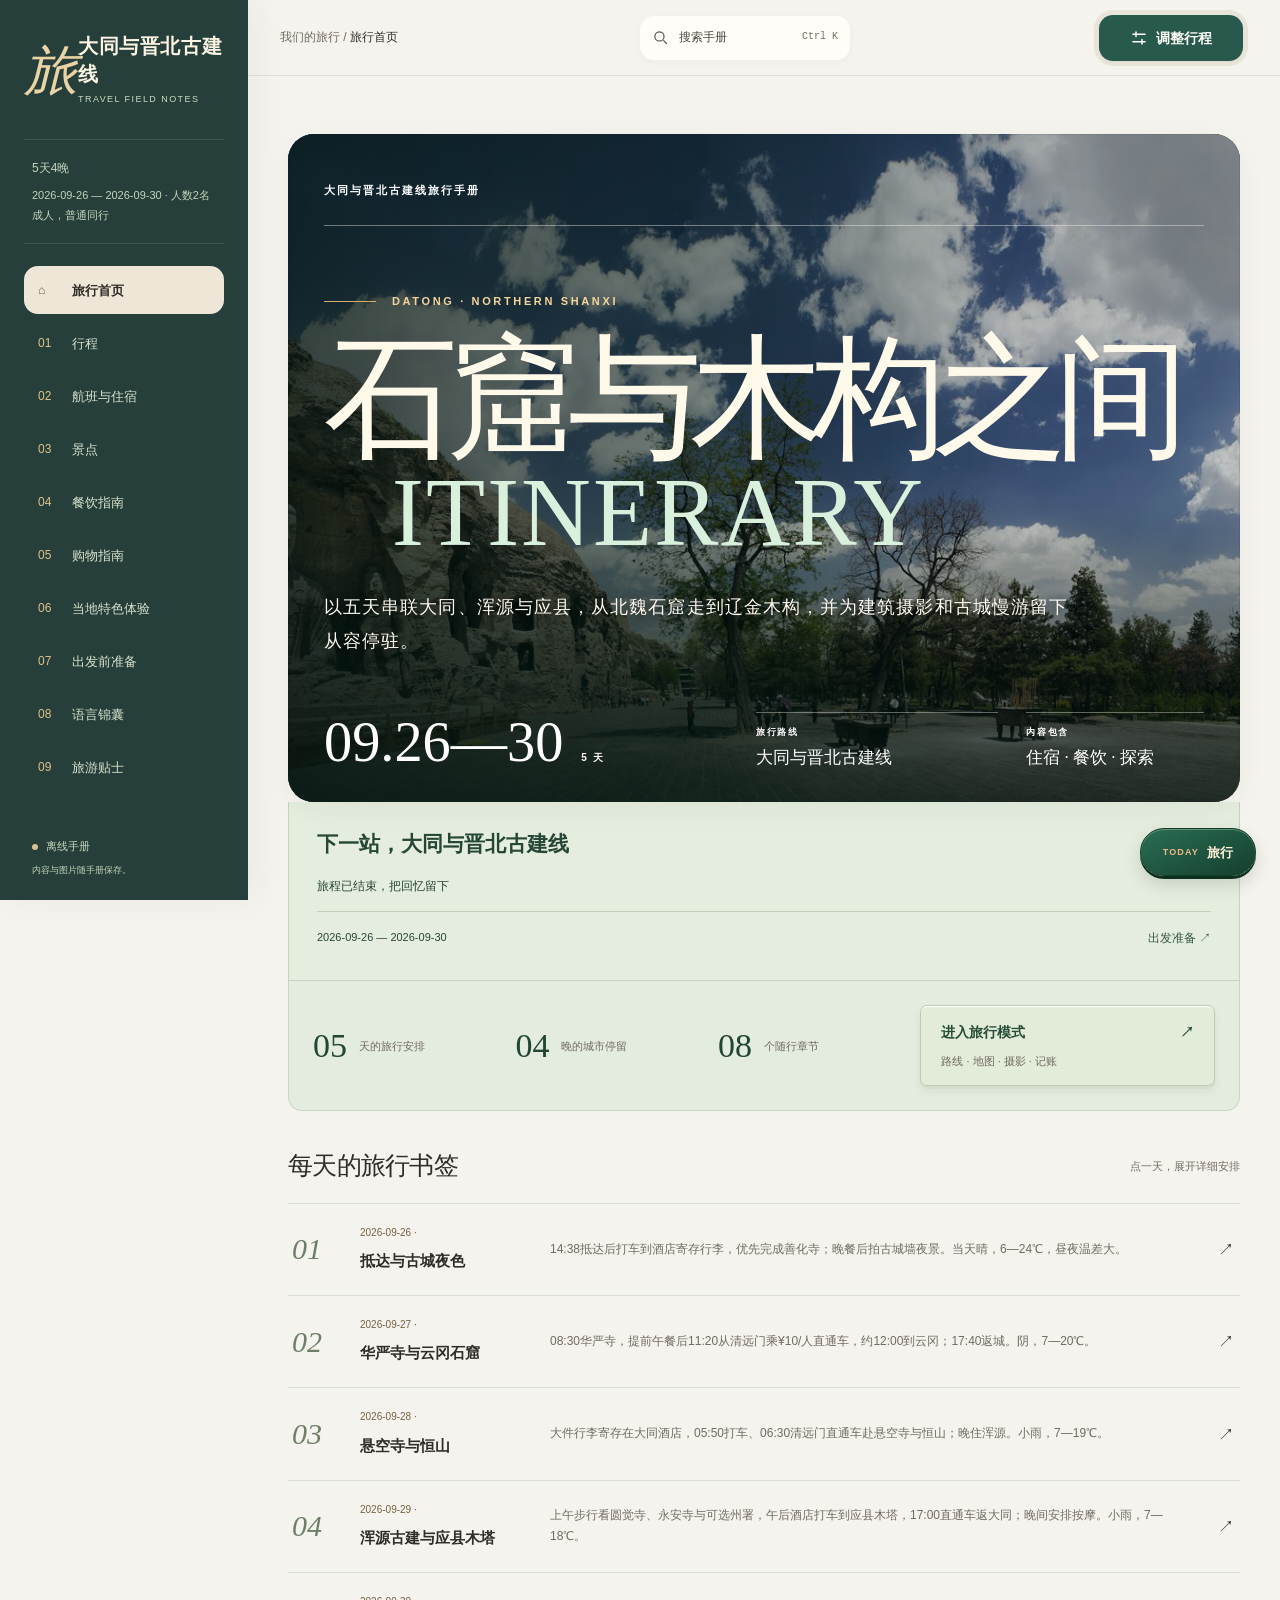
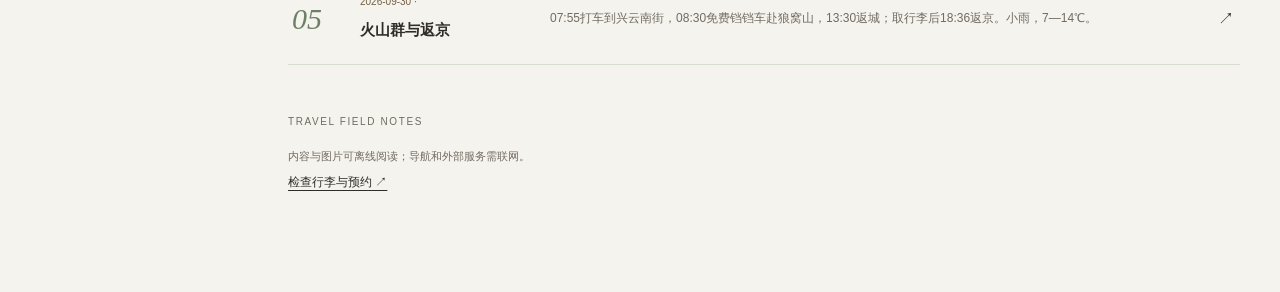
==== index.html @ ada96e57 "Publish latest handbook as site index" ====
<!DOCTYPE html>
<html lang="zh-CN"><head><script>/* Shared data-URI table: retain each repeated payload once in the portable file. */
(() => {
  const assets = {"data:application/x-travel-asset,6069b7caf6a9f96f7fdf4c920c9f7a230ef6e653dcaa813514882160903f1541":"[data-uri]","data:application/x-travel-asset,60564a12e52586cd6377d58b27947831705ea2e271026d394f83391475a8c8d2":"[data-uri]","data:application/x-travel-asset,67488a9a5cf42081512ae21284133614978b6c3e47abc1bc1f95dea9af9977cb":"[data-uri]","data:application/x-travel-asset,e3422fe3caefb40c5c95c979c780f388629d2fc3fab50fc49498b9ed413aa6a1":"[data-uri]","data:application/x-travel-asset,0fe7f8eefe9fa2b8a13cc361af92aa34200befde07a02ec4ef371184bd00f525":"[data-uri]","data:application/x-travel-asset,7f99fcbbd83e401acc50eecb93f22d5af70f7c1b415444f9b12b90f0f6a26b6e":"[data-uri]"};
  const pattern = /data:application\/x-travel-asset,[a-f0-9]{64}/g;
  const resolve = value => value.replace(pattern, token => assets[token] || token);
  function hydrate(node) {
    if (node.nodeType !== 1) return;
    for (const name of ['src', 'href', 'poster', 'srcset', 'style']) {
      const value = node.getAttribute(name);
      if (value && value.includes('data:application/x-travel-asset,')) {
        node.setAttribute(name, resolve(value));
      }
    }
    if (node.tagName === 'STYLE' && node.textContent.includes('data:application/x-travel-asset,')) {
      node.textContent = resolve(node.textContent);
    }
    node.querySelectorAll('[src],[href],[poster],[srcset],[style],style').forEach(child => {
      // Descendants are handled once; do not recursively rescan each subtree.
      for (const name of ['src', 'href', 'poster', 'srcset', 'style']) {
        const value = child.getAttribute(name);
        if (value && value.includes('data:application/x-travel-asset,')) child.setAttribute(name, resolve(value));
      }
      if (child.tagName === 'STYLE' && child.textContent.includes('data:application/x-travel-asset,')) child.textContent = resolve(child.textContent);
    });
  }
  new MutationObserver(records => records.forEach(record => {
    if (record.type === 'attributes') hydrate(record.target);
    else record.addedNodes.forEach(hydrate);
  })).observe(document.documentElement, {subtree:true,childList:true,attributes:true,attributeFilter:['src','href','poster','srcset','style']});
  document.addEventListener('DOMContentLoaded', () => hydrate(document.documentElement), {once:true});
  hydrate(document.documentElement);
})();
</script><meta charset="utf-8"><meta name="viewport" content="width=device-width,initial-scale=1,viewport-fit=cover"><title>大同与晋北古建线旅行手册 · 2026</title><meta name="description" content="以五天串联大同、浑源与应县，从北魏石窟走到辽金木构，并为建筑摄影和古城慢游留下从容停驻。"><style>﻿:root{--ui-paper:#f6f1e7;--ui-forest:#173f36;--ui-text:#21332e;--ui-muted:#5b6f67;--ui-terracotta:#ad5a40;--ui-card-radius:14px;--ui-panel-radius:20px;--ui-pill-radius:999px;--ui-shadow-action:0 8px 20px rgba(10,45,38,.18),inset 0 1px 0 rgba(255,255,255,.88)}
body{color:var(--ui-text);font-family:"Noto Sans SC","Microsoft YaHei","PingFang SC",Arial,sans-serif;font-size:16px;line-height:1.65;-webkit-font-smoothing:antialiased;text-rendering:optimizeLegibility}p,.section-heading>div>p:last-child{color:var(--ui-muted)}h1,h2,h3,.day summary b,.restaurant-top h3{font-synthesis:none;text-wrap:balance}.lede,.movement-copy,.spa-copy,.sight-copy,.tips-grid p,.restaurant-why p{max-width:72ch;line-height:1.7}.eyebrow,.route-title small,.food-chapter>summary small{letter-spacing:.14em}
.restaurant,.nearby-card,.movement-card,.spa-card,.sight-card,.tips-grid>div,.phrase-grid>div,.route-stop,.booking-card,.packing-checklist li{border-radius:var(--ui-card-radius)!important}.hotel-card,.journey-block,.day-route-map,.tips-page,.menu-dictionary,.food-chapter,.food-region,.vocab,.phrase-group,.spa-region,.shop-region,.mobile-section-fold{border-radius:var(--ui-panel-radius)!important}.map-link,.grab-link,.back-to-contents,.gallery-count,.route-glass-button,.mobile-nav-trigger{border-radius:var(--ui-pill-radius)!important}
.day>summary>i,.vocab>summary>i,.phrase-group>summary>i,.food-chapter>summary>i,.food-region>summary>i,.menu-dictionary>summary>i,.mobile-section-fold>summary>i,.spa-region>summary>i,.shop-region>summary>i,.tips-fold>summary>i{box-sizing:border-box!important;width:46px!important;min-width:46px!important;height:46px!important;flex:0 0 46px!important;background:linear-gradient(145deg,rgba(255,255,255,.96),rgba(218,232,224,.94))!important;border:1px solid rgba(255,255,255,.9)!important;border-radius:50%!important;box-shadow:var(--ui-shadow-action)!important;transition:transform .15s ease-out,box-shadow .15s ease-out!important}.day>summary>i:before,.day>summary>i:after,.vocab>summary>i:before,.vocab>summary>i:after,.phrase-group>summary>i:before,.phrase-group>summary>i:after,.food-chapter>summary>i:before,.food-chapter>summary>i:after,.food-region>summary>i:before,.food-region>summary>i:after,.menu-dictionary>summary>i:before,.menu-dictionary>summary>i:after,.mobile-section-fold>summary>i:before,.mobile-section-fold>summary>i:after,.spa-region>summary>i:before,.spa-region>summary>i:after,.shop-region>summary>i:before,.shop-region>summary>i:after,.tips-fold>summary>i:before,.tips-fold>summary i:after{background:var(--ui-forest)!important;width:17px!important;height:2px!important}summary:active>i{transform:scale(.96)!important}summary:focus-visible{outline:3px solid rgba(189,98,70,.42)!important;outline-offset:3px}.vocab>summary,.phrase-group>summary,.menu-dictionary>summary{min-height:76px;padding:14px 16px!important;background:transparent!important;border:0!important;box-shadow:none!important}.vocab>summary h3,.phrase-group>summary b,.menu-dictionary>summary b{color:var(--ui-forest)!important;opacity:1!important}.vocab>summary span,.phrase-group>summary em,.menu-dictionary>summary span{color:var(--ui-muted)!important;opacity:1!important}.spa-region>summary,.shop-region>summary,.mobile-section-fold>summary{min-height:88px;padding:18px 18px 18px 22px!important}.spa-region>summary i,.shop-region>summary i{font-size:0!important;color:transparent!important}
.spa-region[open]>summary,.shop-region[open]>summary,.mobile-section-fold[open]>summary,.tips-fold[open]>summary,.vocab[open]>summary,.phrase-group[open]>summary,.menu-dictionary[open]>summary{color:var(--ui-text)!important;background:rgba(239,244,238,.94)!important;-webkit-backdrop-filter:blur(18px) saturate(118%);backdrop-filter:blur(18px) saturate(118%);border-bottom:1px solid rgba(23,63,54,.14)!important;box-shadow:0 10px 25px rgba(8,40,34,.18),inset 0 1px rgba(255,255,255,.9)!important}.food-chapter[open]>summary{background:linear-gradient(135deg,#164b42,#0f352f)!important;color:#fff!important}.food-chapter[open]>summary em,.food-chapter[open]>summary small{color:rgba(255,255,255,.78)!important;opacity:1!important}.food-region[open]>summary{background:#f3f1e8!important;color:var(--ui-text)!important}
.hours-line,.hours-disclaimer,.restaurant-why,.sight-facts,.movement-copy,.spa-copy,.tip-card,.tips-grid>div{color:var(--ui-text)!important;background:rgba(255,253,248,.92)!important;border-color:rgba(23,63,54,.12)!important}.hours-line span,.hours-line b,.hours-disclaimer,.sight-facts span{color:var(--ui-muted)!important;opacity:1!important}.jungle-block,.sea-block{color:#f8fbf8!important}.jungle-block .day summary em,.sea-block .day summary em,.jungle-block .day summary small,.sea-block .day summary small{color:rgba(255,255,255,.82)!important;opacity:1!important}.jungle-block .day summary b,.sea-block .day summary b{color:#fff!important}.sea-block{background:linear-gradient(145deg,#126b78 0%,#258995 52%,#54a9ae 100%)!important}
.day-route-map,.day-route-map.sea{background:linear-gradient(145deg,#dbe4df,#c5d3cd)!important;border:1px solid rgba(255,255,255,.72)!important;box-shadow:0 14px 34px rgba(4,34,30,.16),inset 0 1px rgba(255,255,255,.9)!important}.day-route-map.sea{background:linear-gradient(145deg,#d5e5e3,#bbd1ce)!important}.route-title b{color:#123b35!important;opacity:1!important}.route-title small{color:#9d5945!important;opacity:1!important}.route-glass-button{color:#123b35!important;background:linear-gradient(145deg,#fff,#dce9e2)!important;border:1px solid rgba(255,255,255,.92)!important;box-shadow:var(--ui-shadow-action)!important}.route-stop{color:#173f38!important;background:rgba(255,253,248,.95)!important;box-shadow:0 8px 20px rgba(20,51,43,.10),inset 0 1px #fff!important}.route-stop strong{color:#123a34!important;font-size:16px!important}.route-stop time{color:#914e3a!important}.route-stop .route-dwell,.route-stop em{color:#4b625a!important}.route-leg span,.route-leg b,.route-leg small{color:#284a41!important;font-size:12px!important;line-height:1.35!important}
@media(max-width:560px){body{font-size:15px;line-height:1.65}.shell{width:calc(100% - 32px)}h2{font-size:clamp(36px,11vw,48px);line-height:1.08}.section-heading>div>p:last-child,.movement-copy,.spa-copy,.sight-copy,.restaurant-why p,.tips-grid p{font-size:15px;line-height:1.72}.day summary{grid-template-columns:48px minmax(0,1fr) 46px;gap:12px;padding:26px 0}.day summary b{font-size:23px;line-height:1.3}.day summary em{font-size:14px!important;line-height:1.72!important}.day summary small{font-size:11px!important}.vocab-grid,.phrase-grid{grid-template-columns:1fr!important}.vocab-items,.phrase-group>div{font-size:14px;line-height:1.65}.vocab>summary,.phrase-group>summary,.menu-dictionary>summary{min-height:72px;padding:12px 14px!important}.vocab>summary h3{font-size:20px!important}.vocab>summary span,.phrase-group>summary em{font-size:13px!important}.spa-region>summary,.shop-region>summary,.mobile-section-fold>summary{grid-template-columns:minmax(0,1fr) auto 46px!important;gap:10px!important;min-height:82px;padding:14px 14px 14px 18px!important}.spa-region>summary span,.shop-region>summary b,.mobile-section-fold>summary b{font-size:21px!important;line-height:1.3}.spa-region>summary small,.shop-region>summary span{font-size:13px!important;color:var(--ui-muted)!important}.day-route-map{border-radius:var(--ui-panel-radius)!important;margin-inline:0!important;padding:18px 14px!important}.route-mobile-summary{min-height:68px!important;padding:0 0 14px!important;gap:10px!important}.route-title b{font-size:19px!important;line-height:1.3!important}.route-title small{font-size:10px!important}.route-glass-button{min-width:102px!important;min-height:44px!important;padding:0 10px!important}.route-stop{min-height:0!important;padding:16px 14px!important;column-gap:10px!important}.route-stop strong{font-size:17px!important;line-height:1.35!important}.route-stop time,.route-stop .route-dwell,.route-stop em{font-size:13px!important;line-height:1.5!important}.route-leg{min-height:72px!important;padding:8px 0 8px 64px!important}.route-leg:before{left:26px!important;transform:translateX(-50%)!important}.route-leg span,.route-leg b,.route-leg small{font-size:13px!important}.restaurant,.nearby-card,.movement-card,.spa-card,.sight-card{border-radius:var(--ui-card-radius)!important}.restaurant-body,.nearby-card-body,.movement-card-body,.spa-card-body,.sight-copy{padding:20px!important}.hours-line,.hours-disclaimer{font-size:14px!important;line-height:1.55!important;padding:13px 14px!important}.back-to-contents{min-height:50px;font-size:16px!important}}
@media(prefers-reduced-motion:reduce){*{scroll-behavior:auto!important;transition-duration:.01ms!important;animation-duration:.01ms!important;animation-iteration-count:1!important}}
summary:focus-visible{outline:2px solid rgba(23,63,54,.48)!important;outline-offset:2px}
.day[open]>summary>i,.vocab[open]>summary>i,.phrase-group[open]>summary>i,.food-chapter[open]>summary>i,.food-region[open]>summary>i,.menu-dictionary[open]>summary>i,.mobile-section-fold[open]>summary>i,.spa-region[open]>summary>i,.shop-region[open]>summary>i,.tips-fold[open]>summary>i{transform:none!important}

/* Desktop editorial index: quieter surfaces, stronger reading order. */
@media(min-width:851px){
  .contents-section{position:relative;overflow:hidden;padding:118px 0 126px!important;background:radial-gradient(circle at 84% 4%,rgba(88,145,126,.18),transparent 32%),linear-gradient(145deg,#092d29 0%,#0b3530 58%,#092724 100%)!important}
  .contents-section:after{content:"08 CHAPTERS";position:absolute;inset-block-start:116px;inset-inline-end:max(3vw,calc((100vw - 1160px)/2));color:rgba(231,190,124,.46);font:italic 22px/1 Georgia,serif;letter-spacing:.12em}
  .contents-section .eyebrow{color:#deb26c!important;margin-bottom:18px}.contents-section h2{max-width:720px!important;margin-bottom:62px!important;font-size:clamp(54px,5.2vw,78px)!important;line-height:1.04!important;letter-spacing:-.045em!important}
  .contents-grid{display:grid!important;grid-template-columns:repeat(2,minmax(0,1fr))!important;gap:0 38px!important;border-top:1px solid rgba(255,255,255,.22)!important}
  .contents-grid a{position:relative;display:grid!important;grid-template-columns:88px minmax(0,1fr) 42px!important;grid-template-rows:auto auto!important;align-items:center!important;min-height:132px!important;padding:24px 18px 24px 0!important;border:0!important;border-bottom:1px solid rgba(255,255,255,.20)!important;border-radius:0!important;background:transparent!important;box-shadow:none!important;backdrop-filter:none!important;-webkit-backdrop-filter:none!important;transition:background-color .18s ease,color .18s ease!important}
  .contents-grid a:before{content:"\2197"!important;position:static!important;grid-column:3!important;grid-row:1/3!important;justify-self:end!important;display:grid!important;place-items:center!important;width:38px!important;height:38px!important;border:1px solid rgba(255,255,255,.3)!important;border-radius:50%!important;color:#f4e4c5!important;background:rgba(255,255,255,.06)!important;opacity:1!important;font:16px/1 Arial,sans-serif!important}
  .contents-grid a:hover{background:linear-gradient(90deg,rgba(255,255,255,.08),transparent)!important}.contents-grid a:hover:before{background:#f3e7d0!important;color:#153c34!important;border-color:#f3e7d0!important}
  .contents-grid span{grid-column:1!important;grid-row:1/3!important;align-self:center!important;color:#dcae65!important;text-shadow:none!important;font:italic 32px/1 Georgia,serif!important}.contents-grid b{grid-column:2!important;grid-row:1!important;color:#fbf6eb!important;font:500 25px/1.35 Georgia,"Songti SC",serif!important}.contents-grid em{grid-column:2!important;grid-row:2!important;color:#abc2ba!important;margin-top:5px!important;font-size:13px!important;line-height:1.45!important}
  .words-section .vocab-grid{grid-template-columns:repeat(2,minmax(0,1fr))!important;gap:14px!important}.words-section .vocab{background:linear-gradient(145deg,rgba(255,253,248,.92),rgba(230,235,225,.86))!important;border:1px solid rgba(255,255,255,.82)!important;border-radius:20px!important;box-shadow:0 10px 24px rgba(45,49,38,.09),inset 0 1px rgba(255,255,255,.9)!important;overflow:visible!important}
  .words-section .vocab>summary{display:grid!important;grid-template-columns:minmax(0,1fr) auto 46px!important;align-items:center!important;gap:14px!important;min-height:96px!important;padding:20px 18px 20px 24px!important;background:transparent!important;border:0!important;border-radius:inherit!important;box-shadow:none!important}.words-section .vocab>summary h3{margin:0!important;padding:0!important;border:0!important;color:#173f36!important;font:500 24px/1.3 Georgia,"Songti SC",serif!important}.words-section .vocab>summary span{color:#587068!important;font-size:13px!important}.words-section .vocab[open]>summary{position:sticky!important;top:10px!important;z-index:30!important;background:rgba(239,244,238,.95)!important;border-bottom:1px solid rgba(23,63,54,.14)!important;border-radius:20px 20px 0 0!important}.words-section .vocab .vocab-items{padding:8px 24px 22px!important}
  .tips-section .shell{display:grid!important;grid-template-columns:repeat(2,minmax(0,1fr))!important;gap:26px!important}.tips-section .section-heading,.tips-section .source-note,.tips-section .back-to-contents{grid-column:1/-1!important}.tips-section .tips-page{aspect-ratio:1/1!important;margin:0!important;padding:0!important;border-radius:20px!important;overflow:visible!important;background:linear-gradient(145deg,#f6efe2 0%,#e6eee8 100%)!important;border:1px solid rgba(255,255,255,.72)!important;box-shadow:0 16px 38px rgba(0,24,20,.18),inset 0 1px rgba(255,255,255,.86)!important}.tips-section .tips-page:nth-of-type(even){background:linear-gradient(145deg,#d8e8e0 0%,#bcd6cd 100%)!important}
  .tips-section .tips-page>summary{box-sizing:border-box!important;display:grid!important;grid-template-columns:minmax(0,1fr) 48px!important;align-content:end!important;align-items:end!important;gap:20px!important;width:100%!important;height:100%!important;padding:44px!important;background:transparent!important;border:0!important;border-radius:inherit!important}.tips-section .tips-page>summary span{align-self:end!important}.tips-section .tips-page>summary small{color:#9c5943!important;font-size:11px!important;letter-spacing:.16em!important}.tips-section .tips-page>summary b{max-width:13ch!important;margin:13px 0 8px!important;color:#173d36!important;font:500 38px/1.18 Georgia,"Songti SC",serif!important}.tips-section .tips-page>summary em{color:#526860!important;font-size:14px!important;line-height:1.6!important}.tips-section .tips-page>summary i{align-self:end!important;justify-self:end!important}
  .tips-section .tips-page[open]{grid-column:1/-1!important;aspect-ratio:auto!important;background:#f6efe2!important}.tips-section .tips-page[open]>summary{position:sticky!important;top:10px!important;z-index:30!important;height:auto!important;min-height:112px!important;padding:25px 30px!important;align-content:center!important;background:rgba(239,244,238,.96)!important;border-radius:20px 20px 0 0!important}.tips-section .tips-page[open]>summary b{max-width:none!important;margin:5px 0 2px!important;font-size:28px!important}.tips-section .tips-page[open] .tips-fold-content{padding:24px 30px 32px!important}.tips-section .tips-page[open] .tips-grid{grid-template-columns:repeat(2,minmax(0,1fr))!important;gap:16px!important}
}
+

/* UNIFIED EDITORIAL NAV + MOBILE LEGIBILITY · 2026-08-14 */
.contents-section{
  position:relative!important;
  overflow:hidden!important;
  background:
    radial-gradient(circle at 82% 14%,rgba(72,135,116,.22),transparent 34%),
    linear-gradient(145deg,#062b27 0%,#0a3932 52%,#062823 100%)!important;
}
.contents-section .section-heading{max-width:860px!important;margin-bottom:54px!important}
.contents-section .section-heading h2{max-width:780px!important;text-wrap:balance!important}
.contents-grid{
  display:grid!important;
  grid-template-columns:repeat(4,minmax(0,1fr))!important;
  gap:12px!important;
  border:0!important;
  background:transparent!important;
}
.contents-grid>a{
  position:relative!important;
  box-sizing:border-box!important;
  min-width:0!important;
  min-height:164px!important;
  display:grid!important;
  grid-template-columns:1fr 38px!important;
  grid-template-rows:auto 1fr auto!important;
  gap:8px 12px!important;
  padding:24px 24px 22px!important;
  overflow:hidden!important;
  border:1px solid rgba(224,238,231,.20)!important;
  border-radius:22px!important;
  background:
    linear-gradient(145deg,rgba(255,255,255,.105),rgba(255,255,255,.035))!important;
  box-shadow:
    inset 0 1px 0 rgba(255,255,255,.16),
    0 18px 45px rgba(0,18,15,.16)!important;
  backdrop-filter:blur(14px) saturate(112%)!important;
  -webkit-backdrop-filter:blur(14px) saturate(112%)!important;
  transition-property:transform,background-color,border-color,box-shadow!important;
  transition-duration:.28s!important;
  color:#f6f0e3!important;
}
.contents-grid>a:after{
  content:""!important;
  position:absolute!important;
  inset:0!important;
  pointer-events:none!important;
  background:linear-gradient(115deg,rgba(255,255,255,.08),transparent 38%)!important;
}
.contents-grid>a:before{
  content:"↗"!important;
  position:static!important;
  grid-column:2!important;
  grid-row:1!important;
  width:36px!important;
  height:36px!important;
  display:grid!important;
  place-items:center!important;
  justify-self:end!important;
  border:1px solid rgba(240,235,216,.34)!important;
  border-radius:50%!important;
  background:rgba(255,255,255,.055)!important;
  color:#f5ead0!important;
  font:500 14px/1 Arial,sans-serif!important;
  opacity:1!important;
}
.contents-grid>a:hover{
  transform:translateY(-4px)!important;
  border-color:rgba(229,195,126,.42)!important;
  background:linear-gradient(145deg,rgba(255,255,255,.14),rgba(255,255,255,.05))!important;
  box-shadow:inset 0 1px 0 rgba(255,255,255,.2),0 22px 50px rgba(0,18,15,.24)!important;
}
.contents-grid>a>span{
  grid-column:1!important;
  grid-row:1!important;
  align-self:center!important;
  color:#e6bb70!important;
  font:italic 500 25px/1 Georgia,serif!important;
  font-variant-numeric:tabular-nums!important;
}
.contents-grid>a>b{
  grid-column:1/-1!important;
  grid-row:2!important;
  align-self:end!important;
  margin:18px 0 0!important;
  color:#fbf6e9!important;
  font:500 24px/1.22 Georgia,"Songti SC","Noto Serif SC",serif!important;
  letter-spacing:-.01em!important;
  text-wrap:balance!important;
}
.contents-grid>a>em{
  grid-column:1/-1!important;
  grid-row:3!important;
  display:block!important;
  max-width:22em!important;
  margin:0!important;
  color:rgba(224,236,229,.76)!important;
  font:400 12px/1.55 Arial,"PingFang SC",sans-serif!important;
  font-style:normal!important;
  overflow-wrap:break-word!important;
}

/* Route summary: readable first, glass second */
.day-route-map>.route-mobile-summary,.day .route-mobile-summary{
  box-sizing:border-box!important;
  background:linear-gradient(135deg,rgba(230,238,234,.96),rgba(198,216,207,.94))!important;
  border:1px solid rgba(255,255,255,.72)!important;
  box-shadow:inset 0 1px 0 rgba(255,255,255,.82),0 14px 32px rgba(3,34,29,.15)!important;
}
.route-title,.route-title small,.route-title b{opacity:1!important}
.route-title small{color:#9a5c48!important;font-weight:750!important}
.route-title b{color:#143c35!important;text-shadow:none!important}
.route-glass-button{
  color:#143c35!important;
  background:linear-gradient(145deg,#fbfcf8,#dfebe5)!important;
  border:1px solid rgba(255,255,255,.9)!important;
  box-shadow:inset 0 1px 0 #fff,0 9px 20px rgba(5,47,40,.14)!important;
}

/* Vocabulary cards become one continuous surface, not a box inside a box */
.words-section .vocab{
  overflow:hidden!important;
  border:1px solid rgba(255,255,255,.78)!important;
  border-radius:24px!important;
  background:linear-gradient(135deg,rgba(255,255,255,.74),rgba(229,239,233,.56))!important;
  box-shadow:inset 0 1px 0 rgba(255,255,255,.86),0 16px 38px rgba(59,45,25,.09)!important;
}
.words-section .vocab>summary{
  box-sizing:border-box!important;
  width:100%!important;
  min-height:124px!important;
  margin:0!important;
  padding:24px 26px!important;
  border:0!important;
  background:transparent!important;
  box-shadow:none!important;
}
.words-section .vocab>summary h3{color:#173d36!important}
.words-section .vocab>summary span{color:#5e716a!important}
.words-section .vocab>summary i{
  flex:0 0 48px!important;
  width:48px!important;
  height:48px!important;
  display:grid!important;
  place-items:center!important;
  border:1px solid rgba(255,255,255,.92)!important;
  border-radius:50%!important;
  background:linear-gradient(145deg,rgba(255,255,255,.88),rgba(218,234,226,.78))!important;
  color:#17483f!important;
  box-shadow:0 8px 22px rgba(24,63,54,.13)!important;
}

@media(max-width:850px){
  .contents-section{padding-block:68px 82px!important}
  .contents-section .section-heading{margin-bottom:38px!important}
  .contents-section .section-heading h2{font-size:clamp(42px,12vw,58px)!important;line-height:1.08!important;letter-spacing:-.035em!important}
  .contents-grid{grid-template-columns:repeat(2,minmax(0,1fr))!important;gap:10px!important}
  .contents-grid>a{
    min-height:142px!important;
    grid-template-columns:1fr 32px!important;
    padding:18px 17px 17px!important;
    border-radius:18px!important;
  }
  .contents-grid>a:before{width:30px!important;height:30px!important;font-size:12px!important}
  .contents-grid>a>span{font-size:21px!important}
  .contents-grid>a>b{margin-top:14px!important;font-size:19px!important;line-height:1.25!important}
  .contents-grid>a>em{font-size:10.5px!important;line-height:1.42!important;color:rgba(231,240,235,.72)!important}

  .day-route-map>.route-mobile-summary,.day .route-mobile-summary{
    min-height:0!important;
    display:grid!important;
    grid-template-columns:minmax(0,1fr)!important;
    grid-template-rows:auto auto!important;
    gap:14px!important;
    padding:18px!important;
  }
  .route-title{width:100%!important;min-width:0!important;display:grid!important;gap:7px!important;padding:0!important}
  .route-title small{font-size:10px!important;line-height:1.25!important;white-space:normal!important}
  .route-title b{
    width:100%!important;
    max-width:none!important;
    font-size:20px!important;
    line-height:1.3!important;
    white-space:normal!important;
    overflow:visible!important;
    text-overflow:clip!important;
    overflow-wrap:break-word!important;
    word-break:normal!important;
  }
  .route-glass-button{
    grid-column:1!important;
    grid-row:2!important;
    justify-self:start!important;
    min-width:112px!important;
    min-height:44px!important;
    margin:0!important;
  }
  .route-map-content{color:#254b44!important}

  .words-section .vocab{border-radius:18px!important}
  .words-section .vocab>summary{min-height:98px!important;padding:17px 18px!important}
  .words-section .vocab>summary h3{font-size:20px!important;line-height:1.25!important}
  .words-section .vocab>summary i{flex-basis:44px!important;width:44px!important;height:44px!important}
}



/* FINAL CASCADE FIX · 2026-08-14
 * This block intentionally stays last. Desktop and mobile share one editorial system.
 */
@media (min-width:851px){
  .tips-section .shell{display:grid!important;grid-template-columns:1fr!important;gap:16px!important}
  .tips-section .section-heading,.tips-section .source-note,.tips-section .back-to-contents{grid-column:1!important}
  .tips-section .tips-page,.tips-section .tips-page:nth-of-type(even){aspect-ratio:auto!important;min-height:0!important;margin:0!important;padding:0!important;border-radius:18px!important;overflow:visible!important;background:linear-gradient(105deg,rgba(248,242,229,.98),rgba(226,237,231,.96))!important}
  .tips-section .tips-page:nth-of-type(even){background:linear-gradient(105deg,rgba(221,235,227,.98),rgba(196,219,209,.96))!important}
  .tips-section .tips-page>summary{box-sizing:border-box!important;width:100%!important;height:auto!important;min-height:122px!important;display:grid!important;grid-template-columns:150px minmax(0,1fr) 52px!important;grid-template-rows:auto auto!important;align-items:center!important;align-content:center!important;gap:5px 28px!important;padding:24px 34px!important;background:transparent!important}
  .tips-section .tips-page>summary span{display:contents!important}
  .tips-section .tips-page>summary small{grid-column:1!important;grid-row:1/3!important;align-self:center!important;color:#9b5b45!important;font:700 10px/1.45 Arial,sans-serif!important;letter-spacing:.15em!important}
  .tips-section .tips-page>summary b{grid-column:2!important;grid-row:1!important;max-width:none!important;margin:0!important;color:#173d36!important;font:500 28px/1.25 Georgia,"Songti SC",serif!important}
  .tips-section .tips-page>summary em{grid-column:2!important;grid-row:2!important;margin:0!important;color:#5c6e67!important;font-size:13px!important;line-height:1.5!important}
  .tips-section .tips-page>summary i{grid-column:3!important;grid-row:1/3!important;align-self:center!important;justify-self:end!important}
  .tips-section .tips-page[open]>summary{position:sticky!important;top:10px!important;z-index:40!important;min-height:108px!important;background:rgba(239,244,238,.97)!important}
}
@media (max-width:850px){
  .contents-section{padding-block:76px 86px!important;background:linear-gradient(155deg,#082d29,#123f37)!important}
  .contents-section:after{display:none!important}.contents-section .section-heading{margin-bottom:42px!important}
  .contents-grid{display:grid!important;grid-template-columns:repeat(2,minmax(0,1fr))!important;gap:0!important;margin-top:0!important;border-top:1px solid rgba(239,233,213,.34)!important;border-bottom:1px solid rgba(239,233,213,.34)!important;background:transparent!important}
  .contents-grid a{min-height:136px!important;display:grid!important;grid-template-columns:minmax(0,1fr) 34px!important;grid-template-rows:auto 1fr auto!important;gap:0 8px!important;padding:20px 16px!important;border:0!important;border-inline-end:1px solid rgba(239,233,213,.18)!important;border-bottom:1px solid rgba(239,233,213,.18)!important;border-radius:0!important;background:transparent!important;box-shadow:none!important;transform:none!important}
  .contents-grid a:nth-child(2n){border-inline-end:0!important}.contents-grid a:nth-child(n+7){border-bottom:0!important}
  .contents-grid a:before{content:"↗"!important;grid-column:2!important;grid-row:1!important;position:static!important;display:grid!important;place-items:center!important;width:32px!important;height:32px!important;border:1px solid rgba(239,233,213,.34)!important;border-radius:50%!important;background:transparent!important;color:#f5eddb!important;font-size:13px!important;opacity:1!important}
  .contents-grid a>span:first-child{grid-column:1!important;grid-row:1!important;color:#e2b96f!important;font:500 19px/1 Georgia,serif!important;font-style:normal!important}.contents-grid a>span:nth-child(2){grid-column:1/-1!important;grid-row:2!important;align-self:end!important;margin:18px 0 4px!important;color:#f7f0e2!important;font:500 19px/1.25 Georgia,"Songti SC",serif!important}.contents-grid a>small{grid-column:1/-1!important;grid-row:3!important;color:rgba(225,236,229,.68)!important;font-size:11px!important;line-height:1.45!important}
  .tips-section .shell{display:grid!important;grid-template-columns:1fr!important;gap:12px!important}.tips-section .section-heading,.tips-section .source-note,.tips-section .back-to-contents{grid-column:1!important}
  .tips-section .tips-page,.tips-section .tips-page:nth-of-type(even){aspect-ratio:auto!important;min-height:0!important;margin:0!important;padding:0!important;border-radius:17px!important;overflow:visible!important;background:linear-gradient(110deg,#f5efe2,#dce9e2)!important}.tips-section .tips-page:nth-of-type(even){background:linear-gradient(110deg,#dceae3,#bfd8cd)!important}
  .tips-section .tips-page>summary{box-sizing:border-box!important;width:100%!important;height:auto!important;min-height:104px!important;display:grid!important;grid-template-columns:minmax(0,1fr) 46px!important;align-items:center!important;align-content:center!important;gap:12px!important;padding:18px 18px 18px 20px!important;background:transparent!important}.tips-section .tips-page>summary span{display:block!important}.tips-section .tips-page>summary small{color:#9c5943!important;font-size:9px!important;letter-spacing:.14em!important}.tips-section .tips-page>summary b{max-width:none!important;margin:7px 0 3px!important;color:#173d36!important;font:500 23px/1.22 Georgia,"Songti SC",serif!important}.tips-section .tips-page>summary em{margin:0!important;color:#536961!important;font-size:12px!important;line-height:1.45!important}.tips-section .tips-page>summary i{grid-column:2!important;grid-row:1!important;align-self:center!important;justify-self:end!important}.tips-section .tips-page[open]>summary{position:sticky!important;top:8px!important;z-index:40!important;min-height:92px!important;background:rgba(238,244,239,.97)!important}
  .day-route-map{padding:0!important;overflow:hidden!important;background:linear-gradient(135deg,#e0eae5,#c2d3cb)!important}.day-route-map>.route-mobile-summary,.day .route-mobile-summary{box-sizing:border-box!important;width:100%!important;display:grid!important;grid-template-columns:minmax(0,1fr) auto!important;align-items:center!important;gap:12px!important;min-height:78px!important;padding:14px 14px 14px 18px!important}.route-title{display:grid!important;grid-template-columns:1fr!important;gap:6px!important;width:100%!important;min-width:0!important}.route-title small{white-space:normal!important;font-size:9px!important}.route-title b{white-space:normal!important;overflow:visible!important;text-overflow:clip!important;overflow-wrap:anywhere!important;color:#123b35!important;opacity:1!important;font-size:18px!important;line-height:1.28!important}.route-glass-button{min-width:96px!important;min-height:44px!important;padding-inline:10px!important;color:#123b35!important;background:linear-gradient(145deg,rgba(255,255,255,.96),rgba(226,238,232,.92))!important;font-size:11px!important}.route-map-content{padding:0 12px 13px!important}
}


/* Hallmark 路 full-guide responsive refinement
 * P5 H5 E5 S5 R5 V4 鈥?stronger cover, readable routes, shared editorial index.
 */
:root{--refine-ink:#123b35;--refine-paper:#f5efe2;--refine-gold:#e2b96f}
.hero.jungle-cover .jungle-cover-image{content:url("data:application/x-travel-asset,6069b7caf6a9f96f7fdf4c920c9f7a230ef6e653dcaa813514882160903f1541")!important;object-position:center 46%!important;filter:saturate(.92) contrast(1.05) brightness(.84)!important}.hero.jungle-cover .jungle-cover-shade{background:linear-gradient(90deg,rgba(1,28,25,.78) 0%,rgba(2,38,34,.46) 48%,rgba(1,30,28,.12) 76%),linear-gradient(0deg,rgba(1,25,23,.64),transparent 44%)!important}.hero.jungle-cover h1{color:#fff9ea!important;text-shadow:0 8px 38px rgba(0,22,20,.56)!important}.hero.jungle-cover h1 em{color:#d8f0dc!important}.jungle-cover-kicker{color:#f3d49d!important}.hero.jungle-cover .lede{color:#fffaf0!important;background:rgba(4,42,38,.74)!important}
.hero.jungle-cover h1.cover-cn-title{max-width:8em!important;font-family:"Songti SC","STSong","Noto Serif CJK SC",serif!important;font-size:clamp(74px,10.5vw,154px)!important;font-weight:700!important;line-height:.92!important;letter-spacing:-.09em!important}.hero.jungle-cover h1.cover-cn-title span,.hero.jungle-cover h1.cover-cn-title em{display:block!important}.hero.jungle-cover h1.cover-cn-title em{margin:.08em 0 0 .7em!important;font-family:inherit!important;font-size:.72em!important;font-style:normal!important;letter-spacing:.02em!important}
@media(max-width:560px){.hero.jungle-cover h1.cover-cn-title{max-width:5em!important;font-size:clamp(68px,23vw,96px)!important;line-height:.96!important;letter-spacing:-.08em!important}.hero.jungle-cover h1.cover-cn-title em{width:100%!important;max-width:100%!important;margin:.18em 0 0!important;font-size:clamp(32px,9vw,40px)!important;line-height:.92!important;letter-spacing:-.055em!important;white-space:nowrap!important}}
.hero.jungle-cover h1.cover-en-title{max-width:none!important;width:min(100%,11.2em)!important;margin-inline:0!important;font-family:Georgia,"Times New Roman",serif!important;font-size:clamp(72px,10.5vw,158px)!important;font-weight:500!important;line-height:.82!important;letter-spacing:-.075em!important;text-align:left!important;text-wrap:nowrap!important}.hero.jungle-cover h1.cover-en-title span,.hero.jungle-cover h1.cover-en-title em{display:block!important;white-space:nowrap!important}.hero.jungle-cover h1.cover-en-title em{margin:.15em 0 0 .36em!important;color:#d8f0dc!important;font:italic 500 1em/.84 Georgia,"Times New Roman",serif!important;letter-spacing:-.07em!important}
@media(max-width:560px){.hero.jungle-cover h1.cover-en-title{width:100%!important;font-size:clamp(43px,12.8vw,58px)!important;line-height:.84!important;letter-spacing:-.07em!important}.hero.jungle-cover h1.cover-en-title em{margin-top:.17em!important;margin-left:.24em!important;font-size:1em!important;letter-spacing:-.065em!important}}

/* Signature experiences · adventure safety assessment */
.adventure-grid{grid-template-columns:minmax(0,1fr)!important}.adventure-card{width:100%;min-width:0}.adventure-card>figure,.adventure-card>.movement-copy{min-width:0}.adventure-card .movement-copy>span,.adventure-card .movement-copy>h3,.adventure-card .movement-copy>strong,.adventure-card .movement-copy>p{writing-mode:horizontal-tb!important;word-break:normal!important;overflow-wrap:anywhere}.adventure-card .movement-copy>p{margin-bottom:14px}.adventure-safety{display:grid;gap:10px;margin:15px 0 17px;padding:14px;border:1px solid rgba(17,62,54,.14);border-radius:13px;background:#eef2eb}.adventure-safety>header{display:flex;align-items:end;justify-content:space-between;gap:12px}.adventure-safety>header b{color:#5f716a;font:700 10px/1 "Microsoft YaHei",sans-serif}.adventure-safety>header strong{color:#123f37;font:800 14px/1.2 "Microsoft YaHei",sans-serif}.safety-track{height:6px;border-radius:99px;background:#cdd8d2;overflow:hidden}.safety-track>span{display:block;width:var(--safety);height:100%;border-radius:inherit;background:linear-gradient(90deg,#b25e42,#d7a84f 48%,#2f7b67)}.adventure-safety p{margin:0!important;color:#4e645d!important;font:500 11px/1.55 "Microsoft YaHei",sans-serif!important}.adventure-safety p b{color:#173f36}.adventure-verdict{margin-top:2px!important;padding-top:9px;border-top:1px solid rgba(17,62,54,.13)}.adventure-disclaimer{grid-column:1/-1;margin:2px 0 0;padding:14px 16px;border-left:3px solid #b86649;color:#566a63;background:rgba(255,253,248,.75);font:500 12px/1.65 "Microsoft YaHei",sans-serif}.experience-category.adventure-category>summary{background:linear-gradient(110deg,#263d36,#405b4e)!important}.experience-category.adventure-category>summary b{color:#fff!important}.experience-category.adventure-category>summary i{color:#173f36!important;background:#f2eee3!important}
@media(max-width:700px){.adventure-grid{grid-template-columns:1fr!important}.adventure-safety{padding:13px}.adventure-safety>header strong{font-size:13px}.adventure-card .movement-copy>p{font-size:14px!important}.adventure-disclaimer{font-size:12px}}
.day-route-map,.day-route-map.sea{background:linear-gradient(135deg,rgba(224,234,229,.98),rgba(194,211,203,.98))!important;border-color:rgba(255,255,255,.9)!important;box-shadow:0 16px 42px rgba(0,30,25,.22),inset 0 1px rgba(255,255,255,.95)!important}.day-route-map>.route-mobile-summary{box-sizing:border-box!important;width:100%!important;padding-inline:24px!important}.route-title{flex:1 1 auto!important;min-width:0!important;padding-inline-start:0!important}.route-title b{color:var(--refine-ink)!important;opacity:1!important;text-shadow:none!important}.route-title small{color:#9d5945!important}.route-glass-button{background:linear-gradient(145deg,rgba(255,255,255,.94),rgba(226,238,232,.88))!important;color:var(--refine-ink)!important}
@media(max-width:850px){.contents-section{padding-block:76px 86px!important;background:linear-gradient(155deg,#082d29,#123f37)!important}.contents-section:after{display:none!important}.contents-section .section-heading{margin-bottom:42px!important}.contents-section h2{max-width:10ch!important;text-wrap:balance!important}.contents-grid{grid-template-columns:repeat(2,minmax(0,1fr))!important;gap:0!important;margin-top:0!important;border-top:1px solid rgba(239,233,213,.34)!important;border-bottom:1px solid rgba(239,233,213,.34)!important;background:transparent!important}.contents-grid a{min-height:136px!important;display:grid!important;grid-template-columns:1fr 34px!important;grid-template-rows:auto 1fr auto!important;gap:0 8px!important;padding:20px 16px!important;border:0!important;border-inline-end:1px solid rgba(239,233,213,.18)!important;border-bottom:1px solid rgba(239,233,213,.18)!important;border-radius:0!important;background:transparent!important;box-shadow:none!important;transform:none!important}.contents-grid a:nth-child(2n){border-inline-end:0!important}.contents-grid a:nth-child(n+7){border-bottom:0!important}.contents-grid a:before{content:"\2197"!important;grid-column:2!important;grid-row:1!important;position:static!important;display:grid!important;place-items:center!important;width:32px!important;height:32px!important;border:1px solid rgba(239,233,213,.34)!important;border-radius:50%!important;background:transparent!important;color:#f5eddb!important;font-size:13px!important;opacity:1!important}.contents-grid a>span:first-child{grid-column:1!important;grid-row:1!important;color:var(--refine-gold)!important;font:500 19px/1 Georgia,serif!important;font-style:normal!important}.contents-grid a>span:nth-child(2){grid-column:1/-1!important;grid-row:2!important;align-self:end!important;margin:18px 0 4px!important;color:#f7f0e2!important;font:500 19px/1.25 Georgia,"Songti SC",serif!important}.contents-grid a>small{grid-column:1/-1!important;grid-row:3!important;color:rgba(225,236,229,.64)!important;font-size:11px!important;line-height:1.45!important}.tips-section .shell{display:grid!important;grid-template-columns:1fr!important;gap:12px!important}.tips-section .section-heading,.tips-section .source-note,.tips-section .back-to-contents{grid-column:1!important}.tips-section .tips-page,.tips-section .tips-page:nth-of-type(even){aspect-ratio:auto!important;min-height:0!important;margin:0!important;padding:0!important;border-radius:17px!important;background:linear-gradient(110deg,#f5efe2,#dce9e2)!important;box-shadow:0 10px 28px rgba(0,27,23,.15),inset 0 1px rgba(255,255,255,.9)!important}.tips-section .tips-page:nth-of-type(even){background:linear-gradient(110deg,#dceae3,#bfd8cd)!important}.tips-section .tips-page>summary{box-sizing:border-box!important;width:100%!important;height:auto!important;min-height:104px!important;display:grid!important;grid-template-columns:minmax(0,1fr) 46px!important;align-items:center!important;align-content:center!important;gap:12px!important;padding:18px 18px 18px 20px!important;background:transparent!important}.tips-section .tips-page>summary span{display:block!important}.tips-section .tips-page>summary small{color:#9c5943!important;font-size:9px!important;letter-spacing:.14em!important}.tips-section .tips-page>summary b{max-width:none!important;margin:7px 0 3px!important;color:var(--refine-ink)!important;font:500 23px/1.22 Georgia,"Songti SC",serif!important}.tips-section .tips-page>summary em{color:#536961!important;font-size:12px!important;line-height:1.45!important}.tips-section .tips-page>summary i{grid-column:2!important;grid-row:1!important;align-self:center!important;justify-self:end!important}.tips-section .tips-page[open]>summary{position:sticky!important;top:8px!important;z-index:40!important;min-height:92px!important;background:rgba(238,244,239,.97)!important}.day-route-map{padding:0!important;overflow:hidden!important}.day-route-map>.route-mobile-summary,.day .route-mobile-summary{display:grid!important;grid-template-columns:minmax(0,1fr) auto!important;align-items:center!important;gap:12px!important;min-height:78px!important;padding:14px 14px 14px 18px!important}.route-title{display:grid!important;grid-template-columns:1fr!important;gap:6px!important;width:100%!important;min-width:0!important}.route-title small{white-space:normal!important;font-size:9px!important}.route-title b{white-space:normal!important;overflow:visible!important;text-overflow:clip!important;overflow-wrap:anywhere!important;font-size:18px!important;line-height:1.28!important}.route-glass-button{min-width:96px!important;min-height:44px!important;padding-inline:10px!important;font-size:11px!important}.route-map-content{padding:0 12px 13px!important}}
@media(max-width:390px){.contents-grid a{min-height:128px!important;padding-inline:13px!important}.contents-grid a>span:nth-child(2){font-size:17px!important}.contents-grid a>small{font-size:10px!important}.route-glass-button{min-width:88px!important}.route-title b{font-size:17px!important}}

/* Hallmark 路 desktop editorial correction
 * P5 H5 E4 S5 R5 V5 鈥?remove equal-card repetition and poster-sized disclosures.
 */
@media (min-width:851px){
  .contents-section{min-height:auto!important;padding-block:108px 116px!important;background:radial-gradient(circle at 86% 13%,rgba(218,174,101,.10),transparent 28%),linear-gradient(135deg,#082d29 0%,#0d3932 58%,#123f37 100%)!important}
  .contents-section:after{content:"VOL. 01  /  大同市 2026"!important;inset-block-start:116px!important;font:600 11px/1 Arial,sans-serif!important;letter-spacing:.24em!important;color:rgba(232,196,133,.62)!important}
  .contents-section .section-heading{max-width:930px!important;margin-bottom:72px!important}.contents-section h2{max-width:11ch!important;font-size:clamp(56px,5.5vw,82px)!important;line-height:1.04!important}
  .contents-grid{grid-template-columns:repeat(4,minmax(0,1fr))!important;gap:0!important;border-top:1px solid rgba(239,233,213,.36)!important;border-bottom:1px solid rgba(239,233,213,.36)!important}
  .contents-grid a{min-height:178px!important;grid-template-columns:1fr 42px!important;grid-template-rows:auto 1fr auto!important;gap:0 12px!important;padding:26px 24px 24px!important;border:0!important;border-inline-end:1px solid rgba(239,233,213,.20)!important;border-bottom:1px solid rgba(239,233,213,.20)!important;background:transparent!important;box-shadow:none!important;border-radius:0!important;transition-property:background-color,transform!important;transition-duration:.22s!important}.contents-grid a:nth-child(4n){border-inline-end:0!important}.contents-grid a:nth-child(n+5){border-bottom:0!important}.contents-grid a:hover{background:rgba(255,255,255,.07)!important;transform:translateY(-3px)!important}
  .contents-grid a:before{content:"\2197"!important;grid-column:2!important;grid-row:1!important;position:static!important;justify-self:end!important;width:38px!important;height:38px!important;border:1px solid rgba(239,233,213,.35)!important;border-radius:50%!important;display:grid!important;place-items:center!important;color:#f4ead5!important;font-size:16px!important;background:transparent!important;opacity:1!important}.contents-grid a>span:first-child{grid-column:1!important;grid-row:1!important;color:#e2b96f!important;font:500 23px/1 Georgia,serif!important;font-style:normal!important;letter-spacing:.02em!important}.contents-grid a>span:nth-child(2){grid-column:1/-1!important;grid-row:2!important;align-self:end!important;margin-block:26px 6px!important;color:#f6f0e2!important;font:500 24px/1.22 Georgia,"Songti SC",serif!important}.contents-grid a>small{grid-column:1/-1!important;grid-row:3!important;color:rgba(225,236,229,.64)!important;font-size:12px!important;line-height:1.5!important}
  .tips-section .shell{grid-template-columns:1fr!important;gap:16px!important}.tips-section .tips-page,.tips-section .tips-page:nth-of-type(even){aspect-ratio:auto!important;min-height:0!important;margin:0!important;border-radius:18px!important;background:linear-gradient(105deg,rgba(248,242,229,.98),rgba(226,237,231,.96))!important;box-shadow:0 12px 34px rgba(0,28,23,.13),inset 0 1px rgba(255,255,255,.9)!important}.tips-section .tips-page:nth-of-type(even){background:linear-gradient(105deg,rgba(221,235,227,.98),rgba(196,219,209,.96))!important}
  .tips-section .tips-page>summary{height:auto!important;min-height:126px!important;display:grid!important;grid-template-columns:150px minmax(0,1fr) 52px!important;align-items:center!important;align-content:center!important;gap:28px!important;padding:25px 34px!important}.tips-section .tips-page>summary span{display:contents!important}.tips-section .tips-page>summary small{grid-column:1!important;color:#9b5b45!important;font:700 10px/1.4 Arial,sans-serif!important;letter-spacing:.16em!important}.tips-section .tips-page>summary b{grid-column:2!important;max-width:none!important;margin:0!important;color:#173d36!important;font:500 28px/1.25 Georgia,"Songti SC",serif!important}.tips-section .tips-page>summary em{grid-column:2!important;margin-top:36px!important;color:#5c6e67!important;font-size:13px!important;line-height:1.5!important}.tips-section .tips-page>summary i{grid-column:3!important;grid-row:1!important;align-self:center!important;justify-self:end!important}.tips-section .tips-page[open]{grid-column:auto!important;border-radius:20px!important}.tips-section .tips-page[open]>summary{grid-template-columns:150px minmax(0,1fr) 52px!important;min-height:112px!important;padding:22px 34px!important}.tips-section .tips-page[open]>summary em{margin-top:32px!important}
}

/* FINAL CASCADE FIX · 2026-08-14
 * This block intentionally stays last. Desktop and mobile share one editorial system.
 */
@media (min-width:851px){
  .tips-section .shell{display:grid!important;grid-template-columns:1fr!important;gap:16px!important}
  .tips-section .section-heading,.tips-section .source-note,.tips-section .back-to-contents{grid-column:1!important}
  .tips-section .tips-page,.tips-section .tips-page:nth-of-type(even){aspect-ratio:auto!important;min-height:0!important;margin:0!important;padding:0!important;border-radius:18px!important;overflow:visible!important;background:linear-gradient(105deg,rgba(248,242,229,.98),rgba(226,237,231,.96))!important}
  .tips-section .tips-page:nth-of-type(even){background:linear-gradient(105deg,rgba(221,235,227,.98),rgba(196,219,209,.96))!important}
  .tips-section .tips-page>summary{box-sizing:border-box!important;width:100%!important;height:auto!important;min-height:122px!important;display:grid!important;grid-template-columns:150px minmax(0,1fr) 52px!important;grid-template-rows:auto auto!important;align-items:center!important;align-content:center!important;gap:5px 28px!important;padding:24px 34px!important;background:transparent!important}
  .tips-section .tips-page>summary span{display:contents!important}
  .tips-section .tips-page>summary small{grid-column:1!important;grid-row:1/3!important;align-self:center!important;color:#9b5b45!important;font:700 10px/1.45 Arial,sans-serif!important;letter-spacing:.15em!important}
  .tips-section .tips-page>summary b{grid-column:2!important;grid-row:1!important;max-width:none!important;margin:0!important;color:#173d36!important;font:500 28px/1.25 Georgia,"Songti SC",serif!important}
  .tips-section .tips-page>summary em{grid-column:2!important;grid-row:2!important;margin:0!important;color:#5c6e67!important;font-size:13px!important;line-height:1.5!important}
  .tips-section .tips-page>summary i{grid-column:3!important;grid-row:1/3!important;align-self:center!important;justify-self:end!important}
  .tips-section .tips-page[open]>summary{position:sticky!important;top:10px!important;z-index:40!important;min-height:108px!important;background:rgba(239,244,238,.97)!important}
}
@media (max-width:850px){
  .contents-section{padding-block:76px 86px!important;background:linear-gradient(155deg,#082d29,#123f37)!important}
  .contents-section:after{display:none!important}.contents-section .section-heading{margin-bottom:42px!important}
  .contents-grid{display:grid!important;grid-template-columns:repeat(2,minmax(0,1fr))!important;gap:0!important;margin-top:0!important;border-top:1px solid rgba(239,233,213,.34)!important;border-bottom:1px solid rgba(239,233,213,.34)!important;background:transparent!important}
  .contents-grid a{min-height:136px!important;display:grid!important;grid-template-columns:minmax(0,1fr) 34px!important;grid-template-rows:auto 1fr auto!important;gap:0 8px!important;padding:20px 16px!important;border:0!important;border-inline-end:1px solid rgba(239,233,213,.18)!important;border-bottom:1px solid rgba(239,233,213,.18)!important;border-radius:0!important;background:transparent!important;box-shadow:none!important;transform:none!important}
  .contents-grid a:nth-child(2n){border-inline-end:0!important}.contents-grid a:nth-child(n+7){border-bottom:0!important}
  .contents-grid a:before{content:"↗"!important;grid-column:2!important;grid-row:1!important;position:static!important;display:grid!important;place-items:center!important;width:32px!important;height:32px!important;border:1px solid rgba(239,233,213,.34)!important;border-radius:50%!important;background:transparent!important;color:#f5eddb!important;font-size:13px!important;opacity:1!important}
  .contents-grid a>span:first-child{grid-column:1!important;grid-row:1!important;color:#e2b96f!important;font:500 19px/1 Georgia,serif!important;font-style:normal!important}.contents-grid a>span:nth-child(2){grid-column:1/-1!important;grid-row:2!important;align-self:end!important;margin:18px 0 4px!important;color:#f7f0e2!important;font:500 19px/1.25 Georgia,"Songti SC",serif!important}.contents-grid a>small{grid-column:1/-1!important;grid-row:3!important;color:rgba(225,236,229,.68)!important;font-size:11px!important;line-height:1.45!important}
  .tips-section .shell{display:grid!important;grid-template-columns:1fr!important;gap:12px!important}.tips-section .section-heading,.tips-section .source-note,.tips-section .back-to-contents{grid-column:1!important}
  .tips-section .tips-page,.tips-section .tips-page:nth-of-type(even){aspect-ratio:auto!important;min-height:0!important;margin:0!important;padding:0!important;border-radius:17px!important;overflow:visible!important;background:linear-gradient(110deg,#f5efe2,#dce9e2)!important}.tips-section .tips-page:nth-of-type(even){background:linear-gradient(110deg,#dceae3,#bfd8cd)!important}
  .tips-section .tips-page>summary{box-sizing:border-box!important;width:100%!important;height:auto!important;min-height:104px!important;display:grid!important;grid-template-columns:minmax(0,1fr) 46px!important;align-items:center!important;align-content:center!important;gap:12px!important;padding:18px 18px 18px 20px!important;background:transparent!important}.tips-section .tips-page>summary span{display:block!important}.tips-section .tips-page>summary small{color:#9c5943!important;font-size:9px!important;letter-spacing:.14em!important}.tips-section .tips-page>summary b{max-width:none!important;margin:7px 0 3px!important;color:#173d36!important;font:500 23px/1.22 Georgia,"Songti SC",serif!important}.tips-section .tips-page>summary em{margin:0!important;color:#536961!important;font-size:12px!important;line-height:1.45!important}.tips-section .tips-page>summary i{grid-column:2!important;grid-row:1!important;align-self:center!important;justify-self:end!important}.tips-section .tips-page[open]>summary{position:sticky!important;top:8px!important;z-index:40!important;min-height:92px!important;background:rgba(238,244,239,.97)!important}
  .day-route-map{padding:0!important;overflow:hidden!important;background:linear-gradient(135deg,#e0eae5,#c2d3cb)!important}.day-route-map>.route-mobile-summary,.day .route-mobile-summary{box-sizing:border-box!important;width:100%!important;display:grid!important;grid-template-columns:minmax(0,1fr) auto!important;align-items:center!important;gap:12px!important;min-height:78px!important;padding:14px 14px 14px 18px!important}.route-title{display:grid!important;grid-template-columns:1fr!important;gap:6px!important;width:100%!important;min-width:0!important}.route-title small{white-space:normal!important;font-size:9px!important}.route-title b{white-space:normal!important;overflow:visible!important;text-overflow:clip!important;overflow-wrap:anywhere!important;color:#123b35!important;opacity:1!important;font-size:18px!important;line-height:1.28!important}.route-glass-button{min-width:96px!important;min-height:44px!important;padding-inline:10px!important;color:#123b35!important;background:linear-gradient(145deg,rgba(255,255,255,.96),rgba(226,238,232,.92))!important;font-size:11px!important}.route-map-content{padding:0 12px 13px!important}
}

/* UNIFIED EDITORIAL NAV + MOBILE LEGIBILITY · 2026-08-14 */
.contents-section{
  position:relative!important;
  overflow:hidden!important;
  background:
    radial-gradient(circle at 82% 14%,rgba(72,135,116,.22),transparent 34%),
    linear-gradient(145deg,#062b27 0%,#0a3932 52%,#062823 100%)!important;
}
.contents-section .section-heading{max-width:860px!important;margin-bottom:54px!important}
.contents-section .section-heading h2{max-width:780px!important;text-wrap:balance!important}
.contents-grid{
  display:grid!important;
  grid-template-columns:repeat(4,minmax(0,1fr))!important;
  gap:12px!important;
  border:0!important;
  background:transparent!important;
}
.contents-grid>a{
  position:relative!important;
  box-sizing:border-box!important;
  min-width:0!important;
  min-height:164px!important;
  display:grid!important;
  grid-template-columns:1fr 38px!important;
  grid-template-rows:auto 1fr auto!important;
  gap:8px 12px!important;
  padding:24px 24px 22px!important;
  overflow:hidden!important;
  border:1px solid rgba(224,238,231,.20)!important;
  border-radius:22px!important;
  background:
    linear-gradient(145deg,rgba(255,255,255,.105),rgba(255,255,255,.035))!important;
  box-shadow:
    inset 0 1px 0 rgba(255,255,255,.16),
    0 18px 45px rgba(0,18,15,.16)!important;
  backdrop-filter:blur(14px) saturate(112%)!important;
  -webkit-backdrop-filter:blur(14px) saturate(112%)!important;
  transition-property:transform,background-color,border-color,box-shadow!important;
  transition-duration:.28s!important;
  color:#f6f0e3!important;
}
.contents-grid>a:after{
  content:""!important;
  position:absolute!important;
  inset:0!important;
  pointer-events:none!important;
  background:linear-gradient(115deg,rgba(255,255,255,.08),transparent 38%)!important;
}
.contents-grid>a:before{
  content:"↗"!important;
  position:static!important;
  grid-column:2!important;
  grid-row:1!important;
  width:36px!important;
  height:36px!important;
  display:grid!important;
  place-items:center!important;
  justify-self:end!important;
  border:1px solid rgba(240,235,216,.34)!important;
  border-radius:50%!important;
  background:rgba(255,255,255,.055)!important;
  color:#f5ead0!important;
  font:500 14px/1 Arial,sans-serif!important;
  opacity:1!important;
}
.contents-grid>a:hover{
  transform:translateY(-4px)!important;
  border-color:rgba(229,195,126,.42)!important;
  background:linear-gradient(145deg,rgba(255,255,255,.14),rgba(255,255,255,.05))!important;
  box-shadow:inset 0 1px 0 rgba(255,255,255,.2),0 22px 50px rgba(0,18,15,.24)!important;
}
.contents-grid>a>span{
  grid-column:1!important;
  grid-row:1!important;
  align-self:center!important;
  color:#e6bb70!important;
  font:italic 500 25px/1 Georgia,serif!important;
  font-variant-numeric:tabular-nums!important;
}
.contents-grid>a>b{
  grid-column:1/-1!important;
  grid-row:2!important;
  align-self:end!important;
  margin:18px 0 0!important;
  color:#fbf6e9!important;
  font:500 24px/1.22 Georgia,"Songti SC","Noto Serif SC",serif!important;
  letter-spacing:-.01em!important;
  text-wrap:balance!important;
}
.contents-grid>a>em{
  grid-column:1/-1!important;
  grid-row:3!important;
  display:block!important;
  max-width:22em!important;
  margin:0!important;
  color:rgba(224,236,229,.76)!important;
  font:400 12px/1.55 Arial,"PingFang SC",sans-serif!important;
  font-style:normal!important;
  overflow-wrap:break-word!important;
}

/* Route summary: readable first, glass second */
.day-route-map>.route-mobile-summary,.day .route-mobile-summary{
  box-sizing:border-box!important;
  background:linear-gradient(135deg,rgba(230,238,234,.96),rgba(198,216,207,.94))!important;
  border:1px solid rgba(255,255,255,.72)!important;
  box-shadow:inset 0 1px 0 rgba(255,255,255,.82),0 14px 32px rgba(3,34,29,.15)!important;
}
.route-title,.route-title small,.route-title b{opacity:1!important}
.route-title small{color:#9a5c48!important;font-weight:750!important}
.route-title b{color:#143c35!important;text-shadow:none!important}
.route-glass-button{
  color:#143c35!important;
  background:linear-gradient(145deg,#fbfcf8,#dfebe5)!important;
  border:1px solid rgba(255,255,255,.9)!important;
  box-shadow:inset 0 1px 0 #fff,0 9px 20px rgba(5,47,40,.14)!important;
}

/* Vocabulary cards become one continuous surface, not a box inside a box */
.words-section .vocab{
  overflow:hidden!important;
  border:1px solid rgba(255,255,255,.78)!important;
  border-radius:24px!important;
  background:linear-gradient(135deg,rgba(255,255,255,.74),rgba(229,239,233,.56))!important;
  box-shadow:inset 0 1px 0 rgba(255,255,255,.86),0 16px 38px rgba(59,45,25,.09)!important;
}
.words-section .vocab>summary{
  box-sizing:border-box!important;
  width:100%!important;
  min-height:124px!important;
  margin:0!important;
  padding:24px 26px!important;
  border:0!important;
  background:transparent!important;
  box-shadow:none!important;
}
.words-section .vocab>summary h3{color:#173d36!important}
.words-section .vocab>summary span{color:#5e716a!important}
.words-section .vocab>summary i{
  flex:0 0 48px!important;
  width:48px!important;
  height:48px!important;
  display:grid!important;
  place-items:center!important;
  border:1px solid rgba(255,255,255,.92)!important;
  border-radius:50%!important;
  background:linear-gradient(145deg,rgba(255,255,255,.88),rgba(218,234,226,.78))!important;
  color:#17483f!important;
  box-shadow:0 8px 22px rgba(24,63,54,.13)!important;
}

@media(max-width:850px){
  .contents-section{padding-block:68px 82px!important}
  .contents-section .section-heading{margin-bottom:38px!important}
  .contents-section .section-heading h2{font-size:clamp(42px,12vw,58px)!important;line-height:1.08!important;letter-spacing:-.035em!important}
  .contents-grid{grid-template-columns:repeat(2,minmax(0,1fr))!important;gap:10px!important}
  .contents-grid>a{
    min-height:142px!important;
    grid-template-columns:1fr 32px!important;
    padding:18px 17px 17px!important;
    border-radius:18px!important;
  }
  .contents-grid>a:before{width:30px!important;height:30px!important;font-size:12px!important}
  .contents-grid>a>span{font-size:21px!important}
  .contents-grid>a>b{margin-top:14px!important;font-size:19px!important;line-height:1.25!important}
  .contents-grid>a>em{font-size:10.5px!important;line-height:1.42!important;color:rgba(231,240,235,.72)!important}

  .day-route-map>.route-mobile-summary,.day .route-mobile-summary{
    min-height:0!important;
    display:grid!important;
    grid-template-columns:minmax(0,1fr)!important;
    grid-template-rows:auto auto!important;
    gap:14px!important;
    padding:18px!important;
  }
  .route-title{width:100%!important;min-width:0!important;display:grid!important;gap:7px!important;padding:0!important}
  .route-title small{font-size:10px!important;line-height:1.25!important;white-space:normal!important}
  .route-title b{
    width:100%!important;
    max-width:none!important;
    font-size:20px!important;
    line-height:1.3!important;
    white-space:normal!important;
    overflow:visible!important;
    text-overflow:clip!important;
    overflow-wrap:break-word!important;
    word-break:normal!important;
  }
  .route-glass-button{
    grid-column:1!important;
    grid-row:2!important;
    justify-self:start!important;
    min-width:112px!important;
    min-height:44px!important;
    margin:0!important;
  }
  .route-map-content{color:#254b44!important}

  .words-section .vocab{border-radius:18px!important}
  .words-section .vocab>summary{min-height:98px!important;padding:17px 18px!important}
  .words-section .vocab>summary h3{font-size:20px!important;line-height:1.25!important}
  .words-section .vocab>summary i{flex-basis:44px!important;width:44px!important;height:44px!important}
}
/* UNIFIED OVERRIDES END */

.souvenir-section{margin-top:clamp(42px,7vw,92px);border:1px solid rgba(119,76,39,.22);border-radius:22px;background:linear-gradient(145deg,#8f5b39,#6e432d);overflow:visible;box-shadow:0 16px 38px rgba(63,39,24,.16)}
.souvenir-section>summary{display:grid;grid-template-columns:minmax(0,1fr) 48px;align-items:center;gap:18px;min-height:112px;padding:20px 22px;color:#fff9ed;cursor:pointer;list-style:none}.souvenir-section>summary::-webkit-details-marker{display:none}.souvenir-section>summary span{display:grid;gap:6px}.souvenir-section>summary small{color:#f1cf91;letter-spacing:.17em;font:800 9px/1.3 Arial,sans-serif}.souvenir-section>summary b{font:500 clamp(24px,3vw,36px)/1.2 Georgia,"Songti SC",serif}.souvenir-section>summary em{color:#f0dfc7;font:500 12px/1.5 "Microsoft YaHei",sans-serif;font-style:normal}.souvenir-section>summary i{position:relative;display:grid;place-items:center;width:46px;height:46px;border-radius:50%;color:#72472f;background:#fff8ea;font:400 22px/1 Arial,sans-serif;font-style:normal;box-shadow:0 8px 18px rgba(37,21,12,.22);transition-property:transform;transition-duration:.18s}.souvenir-section[open]>summary i{transform:rotate(45deg)}.souvenir-content{padding:30px;background:#f5ecdd;border-radius:0 0 21px 21px}
.souvenir-heading{display:grid;gap:10px;max-width:780px;margin-bottom:28px}
.souvenir-heading h3{font-family:Georgia,"Songti SC",serif;font-size:clamp(30px,4vw,52px);line-height:1.12;color:var(--ink)}
.souvenir-heading>p:last-child{max-width:680px;color:var(--muted);font-size:16px;line-height:1.75}
.souvenir-shop-list{margin-top:0}
.souvenir-shop-list .shop-row figure img{object-fit:cover}
@media(max-width:760px){.souvenir-section{margin-top:46px;border-radius:18px}.souvenir-section>summary{min-height:94px;padding:16px 15px 16px 18px}.souvenir-section>summary i{width:44px;height:44px}.souvenir-content{padding:18px 12px;border-radius:0 0 17px 17px}.souvenir-heading{margin-bottom:20px}.souvenir-heading h3{font-size:29px}.souvenir-heading>p:last-child{font-size:14px}}

/* Prominent, readable section gateways */
.movement-section .mobile-section-fold>summary,.sights-section .mobile-section-fold>summary{display:grid!important;grid-template-columns:minmax(0,1fr) 54px!important;align-items:center!important;gap:20px!important;min-height:104px!important;padding:22px 24px 22px 28px!important;border:1px solid rgba(255,255,255,.34)!important;border-radius:22px!important;background:linear-gradient(135deg,#1d5d51,#123f38)!important;color:#fffaf0!important;box-shadow:0 16px 36px rgba(4,37,32,.2),inset 0 1px rgba(255,255,255,.16)!important}
.movement-section .mobile-section-fold>summary b,.sights-section .mobile-section-fold>summary b{color:#fffaf0!important;font:600 clamp(20px,2vw,27px)/1.3 "Microsoft YaHei","PingFang SC",sans-serif!important;letter-spacing:.01em!important;opacity:1!important}
.movement-section .mobile-section-fold>summary i,.sights-section .mobile-section-fold>summary i{width:52px!important;min-width:52px!important;height:52px!important;flex-basis:52px!important;color:transparent!important;font-size:0!important}
.movement-section .mobile-section-fold[open]>summary,.sights-section .mobile-section-fold[open]>summary{color:#173f37!important;background:linear-gradient(135deg,#eef3ed,#d9e6df)!important;border-color:rgba(23,63,55,.18)!important}
.movement-section .mobile-section-fold[open]>summary b,.sights-section .mobile-section-fold[open]>summary b{color:#173f37!important}
@media(max-width:760px){.movement-section .mobile-section-fold>summary,.sights-section .mobile-section-fold>summary{grid-template-columns:minmax(0,1fr) 48px!important;gap:14px!important;min-height:88px!important;padding:17px 16px 17px 19px!important;border-radius:18px!important}.movement-section .mobile-section-fold>summary b,.sights-section .mobile-section-fold>summary b{font-size:19px!important;line-height:1.35!important}.movement-section .mobile-section-fold>summary i,.sights-section .mobile-section-fold>summary i{width:46px!important;min-width:46px!important;height:46px!important;flex-basis:46px!important}}

/* 2026-08-18: final mobile readability pass */
.stay-section>.shell>.section-heading .section-no,
.stay-section>.shell>.section-heading .eyebrow{color:#9a573f!important;opacity:1!important;text-shadow:none!important}
.stay-section>.shell>.section-heading h2{color:#123f37!important;opacity:1!important;text-shadow:none!important}
.stay-section>.shell>.section-heading>div>p:last-child{color:#506a62!important;opacity:1!important}

@media(max-width:700px){
  .mobile-nav-trigger{color:#fffaf0!important;background:#174f44!important;border:1px solid #4f7f73!important;-webkit-backdrop-filter:none!important;backdrop-filter:none!important;box-shadow:0 10px 26px rgba(4,37,32,.24)!important}
  .mobile-nav-trigger i{color:#174f44!important;background:#f5f0e5!important;border:1px solid #d9e2dc!important;box-shadow:none!important}
  .mobile-menu-panel{color:#fffaf0!important;background:#123f37!important;border:1px solid #416f65!important;border-radius:20px!important;padding:16px!important;-webkit-backdrop-filter:none!important;backdrop-filter:none!important;box-shadow:0 22px 54px rgba(3,30,26,.34)!important}
  .mobile-menu-panel header{border-bottom:1px solid rgba(255,250,240,.22)!important;padding-bottom:13px!important}
  .mobile-menu-panel header small{color:#e2b46e!important}.mobile-menu-panel header strong{color:#fffaf0!important}
  .mobile-menu-panel header button{color:#123f37!important;background:#f5f0e5!important;border:1px solid #d9e2dc!important}
  .mobile-menu-grid{gap:1px!important;border:0!important;border-radius:13px!important;overflow:hidden!important;background:rgba(255,250,240,.16)!important}
  .mobile-menu-grid a{min-height:70px!important;padding:11px 9px!important;color:#fffaf0!important;background:#1b574c!important;border:0!important;border-radius:0!important;box-shadow:none!important}
  .mobile-menu-grid a:active{background:#267063!important}.mobile-menu-grid b{color:#efbd73!important}.mobile-menu-grid span{color:#fffaf0!important}.mobile-menu-grid i{color:#b8cec5!important}
}

/* Mini Route header: fixed high contrast in every handbook theme. */
body .day-route-map>.route-mobile-summary .route-title small,
body .jungle-block .day .day-route-map>.route-mobile-summary .route-title small,
body .sea-block .day .day-route-map>.route-mobile-summary .route-title small{
  color:#174f44!important;
  -webkit-text-fill-color:#174f44!important;
  opacity:1!important;
  text-shadow:none!important;
}
body .day-route-map>.route-mobile-summary .route-title b,
body .jungle-block .day .day-route-map>.route-mobile-summary .route-title b,
body .sea-block .day .day-route-map>.route-mobile-summary .route-title b{
  color:#102f2a!important;
  -webkit-text-fill-color:#102f2a!important;
  opacity:1!important;
  text-shadow:none!important;
}
body .day-route-map>.route-mobile-summary .route-glass-button,
body .day-route-map>.route-mobile-summary .route-glass-button span,
body .day-route-map>.route-mobile-summary .route-glass-button i{
  color:#102f2a!important;
  -webkit-text-fill-color:#102f2a!important;
  opacity:1!important;
  text-shadow:none!important;
}
</style><style id="desktop-rail-critical">.desktop-chapter-rail{display:none}@media(min-width:1180px){body{--desktop-rail-width:176px}body>main{margin-left:176px;width:calc(100% - 176px)}.desktop-chapter-rail{position:fixed;inset:0 auto 0 0;z-index:120;width:176px;display:flex;flex-direction:column;padding:28px 18px 24px;color:#f5efe1;background:linear-gradient(180deg,#082e29,#0a3a33 55%,#062722);box-shadow:inset -1px 0 rgba(231,214,176,.16),18px 0 46px rgba(0,24,20,.16)}.desktop-chapter-rail__brand{display:block;padding:3px 7px 24px;border-bottom:1px solid rgba(231,214,176,.18)}.desktop-chapter-rail__brand small{display:block;color:#d9aa62;font:700 9px/1.4 Arial,sans-serif;letter-spacing:.2em}.desktop-chapter-rail__brand strong{display:block;margin-top:8px;font:500 19px/1.25 Georgia,serif}.desktop-chapter-rail nav{display:grid;gap:4px;margin:auto 0;padding:20px 0}.desktop-chapter-rail nav a{display:grid;grid-template-columns:28px 1fr;align-items:center;gap:9px;min-height:53px;padding:7px 8px;border-radius:13px;color:rgba(241,239,227,.72)}.desktop-chapter-rail nav a b{color:#d9aa62;font:italic 500 15px/1 Georgia,serif}.desktop-chapter-rail nav a span{font:500 12px/1.3 "Microsoft YaHei",sans-serif;white-space:nowrap}.desktop-chapter-rail nav a.is-active{color:#fff;background:rgba(255,255,255,.09)}.desktop-chapter-rail__foot{padding:18px 7px 2px;border-top:1px solid rgba(231,214,176,.18);color:#eee2c8;font:600 9px/1.6 Arial,sans-serif;letter-spacing:.1em}}</style>
<style>/*! tailwindcss v4.2.1 | MIT License | https://tailwindcss.com */
@layer theme{:root,:host{--font-sans:ui-sans-serif, system-ui, sans-serif, "Apple Color Emoji", "Segoe UI Emoji", "Segoe UI Symbol", "Noto Color Emoji";--font-mono:ui-monospace, SFMono-Regular, Menlo, Monaco, Consolas, "Liberation Mono", "Courier New", monospace;--spacing:.25rem;--default-font-family:var(--font-sans);--default-mono-font-family:var(--font-mono)}}@layer base{*,:after,:before,::backdrop{box-sizing:border-box;border:0 solid;margin:0;padding:0}::file-selector-button{box-sizing:border-box;border:0 solid;margin:0;padding:0}html,:host{-webkit-text-size-adjust:100%;tab-size:4;line-height:1.5;font-family:var(--default-font-family,ui-sans-serif, system-ui, sans-serif, "Apple Color Emoji", "Segoe UI Emoji", "Segoe UI Symbol", "Noto Color Emoji");font-feature-settings:var(--default-font-feature-settings,normal);font-variation-settings:var(--default-font-variation-settings,normal);-webkit-tap-highlight-color:transparent}hr{height:0;color:inherit;border-top-width:1px}abbr:where([title]){-webkit-text-decoration:underline dotted;text-decoration:underline dotted}h1,h2,h3,h4,h5,h6{font-size:inherit;font-weight:inherit}a{color:inherit;-webkit-text-decoration:inherit;-webkit-text-decoration:inherit;-webkit-text-decoration:inherit;-webkit-text-decoration:inherit;text-decoration:inherit}b,strong{font-weight:bolder}code,kbd,samp,pre{font-family:var(--default-mono-font-family,ui-monospace, SFMono-Regular, Menlo, Monaco, Consolas, "Liberation Mono", "Courier New", monospace);font-feature-settings:var(--default-mono-font-feature-settings,normal);font-variation-settings:var(--default-mono-font-variation-settings,normal);font-size:1em}small{font-size:80%}sub,sup{vertical-align:baseline;font-size:75%;line-height:0;position:relative}sub{bottom:-.25em}sup{top:-.5em}table{text-indent:0;border-color:inherit;border-collapse:collapse}:-moz-focusring{outline:auto}progress{vertical-align:baseline}summary{display:list-item}ol,ul,menu{list-style:none}img,svg,video,canvas,audio,iframe,embed,object{vertical-align:middle;display:block}img,video{max-width:100%;height:auto}button,input,select,optgroup,textarea{font:inherit;font-feature-settings:inherit;font-variation-settings:inherit;letter-spacing:inherit;color:inherit;opacity:1;background-color:#0000;border-radius:0}::file-selector-button{font:inherit;font-feature-settings:inherit;font-variation-settings:inherit;letter-spacing:inherit;color:inherit;opacity:1;background-color:#0000;border-radius:0}:where(select:is([multiple],[size])) optgroup{font-weight:bolder}:where(select:is([multiple],[size])) optgroup option{padding-inline-start:20px}::file-selector-button{margin-inline-end:4px}::placeholder{opacity:1}@supports (not ((-webkit-appearance:-apple-pay-button))) or (contain-intrinsic-size:1px){::placeholder{color:currentColor}@supports (color:color-mix(in lab, red, red)){::placeholder{color:color-mix(in oklab, currentcolor 50%, transparent)}}}textarea{resize:vertical}::-webkit-search-decoration{-webkit-appearance:none}::-webkit-date-and-time-value{min-height:1lh;text-align:inherit}::-webkit-datetime-edit{display:inline-flex}::-webkit-datetime-edit-fields-wrapper{padding:0}::-webkit-datetime-edit{padding-block:0}::-webkit-datetime-edit-year-field{padding-block:0}::-webkit-datetime-edit-month-field{padding-block:0}::-webkit-datetime-edit-day-field{padding-block:0}::-webkit-datetime-edit-hour-field{padding-block:0}::-webkit-datetime-edit-minute-field{padding-block:0}::-webkit-datetime-edit-second-field{padding-block:0}::-webkit-datetime-edit-millisecond-field{padding-block:0}::-webkit-datetime-edit-meridiem-field{padding-block:0}::-webkit-calendar-picker-indicator{line-height:1}:-moz-ui-invalid{box-shadow:none}button,input:where([type=button],[type=reset],[type=submit]){appearance:button}::file-selector-button{appearance:button}::-webkit-inner-spin-button{height:auto}::-webkit-outer-spin-button{height:auto}[hidden]:where(:not([hidden=until-found])){display:none!important}}@layer components;@layer utilities{.relative{position:relative}.start{inset-inline-start:var(--spacing)}.end{inset-inline-end:var(--spacing)}.container{width:100%}@media (width>=40rem){.container{max-width:40rem}}@media (width>=48rem){.container{max-width:48rem}}@media (width>=64rem){.container{max-width:64rem}}@media (width>=80rem){.container{max-width:80rem}}@media (width>=96rem){.container{max-width:96rem}}.contents{display:contents}.table{display:table}}:root{--jungle:#173f36;--deep:#0c2e2c;--sea:#197e8f;--lagoon:#a8d8d3;--sand:#e8d8b6;--limestone:#f6f0e4;--terracotta:#bd6246;--ink:#21332e;--muted:#697b74;--white:#fffdf8}*{box-sizing:border-box}html{scroll-behavior:smooth}body{background:var(--white);color:var(--ink);margin:0;font-family:Microsoft YaHei,PingFang SC,Noto Sans CJK SC,Arial,sans-serif;line-height:1.75}a{color:inherit;text-decoration:none}.shell{width:min(1160px,100% - 48px);margin:auto}.eyebrow{letter-spacing:.2em;text-transform:uppercase;margin:0 0 10px;font:700 11px/1.3 Arial,sans-serif}.section-no{color:var(--terracotta);opacity:.78;font:500 62px/1 Georgia,serif}h1,h2,h3,p{margin-top:0}h2{letter-spacing:-.03em;margin:0 0 18px;font:500 clamp(34px,5vw,64px)/1.12 Georgia,Songti SC,serif}h3{line-height:1.35}.hero{color:#f8f1df;background:radial-gradient(circle at 78% 42%,#2a7269 0 12%,#0000 36%),linear-gradient(125deg,#0b2927 0%,#174a3e 48%,#1b6971 100%);min-height:760px;position:relative;overflow:hidden}.hero:before{content:"";background:linear-gradient(115deg,#0000 48%,#ffffff0f 48.3% 48.8%,#0000 49.1%),repeating-linear-gradient(100deg,#0000 0 70px,#ffffff05 71px 72px);position:absolute;inset:0}.nav{z-index:2;border-bottom:1px solid #ffffff2e;justify-content:space-between;align-items:center;height:92px;display:flex;position:relative}.brand{letter-spacing:.22em;font:700 12px Arial}.navlinks{gap:28px;font-size:13px;display:flex}.hero-inner{z-index:2;padding:118px 0 100px;position:relative}.hero h1{letter-spacing:-.055em;max-width:820px;margin:0 0 34px;font:500 clamp(52px,8vw,102px)/1.02 Georgia,Songti SC,serif}.lede{color:#dce9df;max-width:650px;font-size:17px;line-height:1.9}.hero-notes{flex-wrap:wrap;gap:12px;margin-top:44px;display:flex}.hero-notes span{border:1px solid #ffffff59;border-radius:99px;padding:8px 15px;font-size:12px}.sun-disc{background:var(--terracotta);border-radius:50%;width:330px;height:330px;position:absolute;bottom:-120px;right:-80px;box-shadow:0 0 100px #e28b5c38}.flight-band{background:var(--limestone);padding:90px 0}.flight-grid{grid-template-columns:1fr 1.25fr;align-items:start;gap:22px 70px;display:grid}.flight-card{background:var(--white);border-left:5px solid var(--sea);grid-template-columns:100px 1fr 32px 1fr;align-items:center;gap:15px;padding:24px;display:grid;box-shadow:0 12px 35px #19372f14}.flight-card b{color:var(--terracotta);font:700 20px Arial}.flight-card small,.flight-card span{color:var(--muted);font-size:11px;display:block}.flight-card strong{font:500 25px Georgia,serif}.flight-card i{color:var(--sea);font-style:normal}.fineprint{color:var(--muted);grid-column:2;margin:4px 0 0;font-size:12px}.section{padding:110px 0}.section-heading{grid-template-columns:105px 1fr;align-items:start;margin-bottom:60px;display:grid}.section-heading>div>p:last-child{color:var(--muted);max-width:680px}.days{border-top:1px solid #cbd6d0}.day{border-bottom:1px solid #d8dfda;grid-template-columns:90px 1fr;gap:35px;padding:34px 20px 34px 0;display:grid;position:relative}.day:after{content:"";background:var(--jungle);transform-origin:top;width:7px;height:100%;transition:all .35s;position:absolute;top:0;right:0;transform:scaleY(0)}.day:hover:after{transform:scaleY(1)}.day-index{color:#a8b7af;font:italic 34px Georgia}.day h3{margin:0 0 9px;font:500 25px Georgia,Songti SC,serif}.day p:last-child{color:#55665f;max-width:800px;margin:0}.day.coast .eyebrow{color:var(--sea)}.day.ubud .eyebrow{color:var(--jungle)}.day.penida .eyebrow{color:var(--terracotta)}.penida-section{background:var(--deep);color:#edf5ef;padding:110px 0}.section-heading.light .section-no{color:#eb9776}.section-heading.light p:last-child{color:#a9c3bb}.penida-timeline{border-left:1px solid #5d7f78;max-width:850px;margin-left:105px}.penida-stop{grid-template-columns:120px 1fr;gap:30px;padding:0 0 30px 38px;display:grid;position:relative}.penida-stop:before{content:"";background:var(--terracotta);border-radius:50%;width:13px;height:13px;position:absolute;top:8px;left:-7px;box-shadow:0 0 0 7px #bd624626}.penida-stop time{color:#f0c592;font:500 27px Georgia}.penida-stop h3{margin:0 0 4px;font:500 21px Georgia,Songti SC,serif}.penida-stop p{color:#a9c3bb;margin:0}.penida-note{color:#dce9df;border-left:4px solid var(--terracotta);background:#16463f;max-width:850px;margin:22px 0 0 105px;padding:20px 24px}.restaurant-grid{grid-template-columns:repeat(2,1fr);gap:28px;display:grid}.restaurant{background:var(--limestone);overflow:hidden}.photo{height:310px;position:relative;overflow:hidden}.photo img{object-fit:cover;width:100%;height:100%;transition:transform .7s}.restaurant:hover .photo img{transform:scale(1.035)}.photo span{color:#fff;letter-spacing:.15em;text-transform:uppercase;background:#0c2e2ce0;padding:7px 12px;font:700 10px Arial;position:absolute;top:18px;left:18px}.restaurant-top{justify-content:space-between;align-items:start;gap:15px;display:flex}.restaurant-top h3{margin:0;font:500 28px Georgia,serif}.restaurant-top b{color:var(--terracotta);white-space:nowrap;font-size:13px}.cuisine{color:var(--sea);font-size:13px;font-weight:700}.restaurant-foot{border-top:1px solid #d4c7ab;justify-content:space-between;gap:15px;margin-top:18px;padding-top:16px;font-size:12px;display:flex}.restaurant-foot a{color:var(--muted);text-decoration:underline}.words-section{background:var(--limestone);padding:110px 0}.vocab-grid{grid-template-columns:repeat(5,1fr);gap:16px;display:grid}.vocab{background:var(--white);padding:22px}.vocab h3{color:var(--terracotta);border-bottom:1px solid #dccdaa;padding-bottom:10px;font:500 20px Georgia,Songti SC,serif}.vocab div{border-bottom:1px dotted #d8d2c5;justify-content:space-between;gap:8px;padding:8px 0;font-size:12px;display:flex}.vocab b{color:var(--jungle);font-family:Arial}.vocab span{color:var(--muted)}.quick-phrases{flex-wrap:wrap;gap:10px;margin-top:28px;display:flex}.quick-phrases span{background:var(--jungle);color:#fff;border-radius:99px;padding:10px 15px;font:700 12px Arial}.quick-phrases em{color:#cfe0d8;margin-left:6px;font:12px Microsoft YaHei}footer{color:#e5eee7;background:#071f1e;padding:90px 0}footer .shell{justify-content:space-between;align-items:end;display:flex}footer p{margin:0;font:500 32px/1.5 Georgia,Songti SC,serif}footer a{color:#a8c0b8;font-size:12px}@media (width<=850px){.shell{width:min(100% - 32px,680px)}.hero{min-height:690px}.navlinks{gap:16px}.hero-inner{padding-top:90px}.hero h1{font-size:55px}.flight-grid{grid-template-columns:1fr}.flight-grid>div:first-child{grid-row:auto}.fineprint{grid-column:1}.section{padding:78px 0}.section-heading{grid-template-columns:68px 1fr}.section-no{font-size:45px}.restaurant-grid{grid-template-columns:1fr}.photo{height:300px}.vocab-grid{grid-template-columns:repeat(2,1fr)}.penida-timeline,.penida-note{margin-left:0}.flight-grid h2{font-size:40px}}@media (width<=560px){.shell{width:calc(100% - 28px)}.nav{height:72px}.navlinks a:nth-child(2){display:none}.hero{min-height:650px}.hero h1{font-size:45px}.lede{font-size:15px}.hero-notes{margin-top:30px}.flight-band{padding:65px 0}.flight-card{grid-template-columns:70px 1fr 18px 1fr;gap:8px;padding:18px}.flight-card strong{font-size:20px}.flight-card b{font-size:16px}.section-heading{grid-template-columns:1fr;gap:14px}.section-no{font-size:38px}h2{font-size:39px}.day{grid-template-columns:48px 1fr;gap:12px;padding-right:0}.day h3{font-size:22px}.penida-section{padding:78px 0}.penida-stop{grid-template-columns:75px 1fr;gap:12px;padding-left:25px}.penida-stop time{font-size:21px}.photo{height:240px}.restaurant-body{padding:21px}.restaurant-top h3{font-size:24px}.restaurant-foot{flex-direction:column}.vocab-grid{grid-template-columns:1fr}.quick-phrases span{width:100%}footer .shell{display:block}footer p{margin-bottom:30px;font-size:26px}}.route-section{background:#f8f4e9;padding:110px 0 0}.journey-label{letter-spacing:.2em;font:700 11px Arial}.journey-block>h3{margin:8px 0 34px;font:500 42px Georgia,Songti SC,serif}.jungle-block{color:#edf5e9;background:linear-gradient(135deg,#143d33,#2c6657)}.sea-block{color:#effafb;background:linear-gradient(135deg,#116a7b,#69b8bd)}.journey-block .days{border-top:1px solid #ffffff4d}.journey-block .day{border-bottom:1px solid #ffffff47;padding:0;display:block}.journey-block .day:after{display:none}.day summary{cursor:pointer;grid-template-columns:78px 1fr 34px;align-items:start;gap:24px;padding:30px 0;list-style:none;display:grid}.day summary::-webkit-details-marker{display:none}.day summary .day-index{color:#ffffffa6;font:italic 36px Georgia}.day summary small{letter-spacing:.16em;opacity:.72;margin-bottom:8px;font:700 10px Arial;display:block}.day summary b{margin-bottom:8px;font:500 25px Georgia,Songti SC,serif;display:block}.day summary em{opacity:.82;max-width:800px;font-size:13px;font-style:normal;display:block}.day summary i{font:300 28px Arial;transition:all .25s}.day[open] summary i{transform:rotate(45deg)}.day-detail{background:#ffffff1f;border-left:3px solid #f0aa83;grid-template-columns:70px 1fr;gap:8px 18px;margin:0 0 32px 102px;padding:25px 30px;display:grid}.day-detail strong{color:#ffe0b5;font-size:12px}.day-detail p,.day-detail p:last-child{color:inherit;opacity:.94;margin:0 0 10px;font-size:14px}.photo-strip{scroll-snap-type:x mandatory;scrollbar-width:none;height:310px;display:flex;overflow-x:auto}.photo-strip::-webkit-scrollbar{display:none}.photo-strip figure{scroll-snap-align:start;flex:0 0 100%;height:100%;margin:0;position:relative}.photo-strip img{object-fit:cover;width:100%;height:100%}.photo-strip span{color:#fff;letter-spacing:.15em;background:#0c2e2ce0;padding:7px 12px;font:700 10px Arial;position:absolute;top:18px;left:18px}.swipe-hint{color:#d7e9e2;letter-spacing:.12em;background:#173f36;justify-content:space-between;padding:8px 18px;font-size:10px;display:flex}.distance{grid-template-columns:1fr 1fr;gap:10px;margin:18px 0;display:grid}.distance span{color:var(--muted);background:#fffaf0;padding:12px;font-size:11px}.distance b{color:var(--jungle);margin-bottom:2px;display:block}.restaurant-actions{flex-wrap:wrap;gap:10px;display:flex}.restaurant-actions a{color:var(--muted);font-size:11px;text-decoration:underline}.restaurant-actions .map-link{background:var(--sea);color:#fff;border-radius:2px;padding:9px 12px;text-decoration:none}.restaurant-foot span{color:var(--muted);font-size:10px}@media (width<=850px){.journey-block{margin:0 -16px;padding:58px 28px 70px}.photo-strip{height:290px}}@media (width<=560px){body{font-size:14px}.route-section{padding-top:72px}.journey-block{margin:0 -14px;padding:48px 18px 58px}.journey-block>h3{font-size:33px}.day summary{grid-template-columns:52px 1fr 22px;gap:10px;padding:24px 0}.day summary .day-index{font-size:28px}.day summary b{font-size:21px}.day summary em{font-size:12px;line-height:1.65}.day-detail{grid-template-columns:48px 1fr;gap:6px 10px;margin:0 0 25px 62px;padding:18px 16px}.day-detail p{font-size:12px}.photo-strip{height:250px}.distance{grid-template-columns:1fr}.restaurant-actions{align-items:center}.restaurant-actions .map-link{text-align:center;flex:1;padding:11px}.restaurant-foot{flex-direction:row}.restaurant-grid{gap:18px}.restaurant{border-radius:4px}}.inline-penida{background:#072f3f52;margin:0 0 34px 102px;padding:30px}.inline-penida h4{margin:0 0 26px;font:500 28px Georgia,Songti SC,serif}.inline-penida .penida-timeline{border-left-color:#ffffff59;max-width:none;margin-left:0}.inline-penida .penida-stop h3{font-size:18px}.inline-penida .penida-stop p{color:#ffffffbf}.inline-penida .penida-note{background:#0a3c468c;margin:5px 0 0}@media (width<=560px){.inline-penida{margin:0 0 25px 62px;padding:20px 15px}.inline-penida h4{font-size:23px}.inline-penida .penida-stop{grid-template-columns:62px 1fr;padding-left:20px}.inline-penida .penida-stop time{font-size:18px}}.flight-grid>div:first-child{grid-row:span 3}.return-flight{border-left-color:var(--terracotta)}.return-flight b{color:var(--sea)}.gallery-wrap{position:relative}.gallery-arrow{width:42px;height:42px;color:var(--jungle);cursor:pointer;z-index:3;background:#fffdf8eb;border:0;border-radius:50%;font-size:20px;transition:all .2s;position:absolute;top:50%;transform:translateY(-50%);box-shadow:0 4px 18px #0003}.gallery-arrow:hover{background:#fff;transform:translateY(-50%)scale(1.06)}.gallery-arrow.prev{left:14px}.gallery-arrow.next{right:14px}.gallery-count{color:#fff;letter-spacing:.1em;z-index:2;background:#0c2e2cdb;padding:6px 10px;font:700 10px Arial;position:absolute;bottom:14px;right:16px}.phrase-title{margin:58px 0 22px}.phrase-title h3{margin:0;font:500 32px Georgia,Songti SC,serif}.phrase-grid{background:#d8cdb8;border:1px solid #d8cdb8;grid-template-columns:repeat(2,1fr);gap:1px;display:grid}.phrase-grid>div{background:var(--white);grid-template-columns:42px 1fr;gap:12px;padding:18px;display:grid}.phrase-grid>div>span{color:var(--terracotta);font:italic 18px Georgia}.phrase-grid p{margin:0}.phrase-grid b,.phrase-grid em{display:block}.phrase-grid b{color:var(--jungle);font:600 13px/1.5 Arial}.phrase-grid em{color:var(--muted);margin-top:4px;font-size:12px;font-style:normal}@media (width<=850px){.flight-grid>div:first-child{grid-row:auto}.phrase-grid{grid-template-columns:1fr}}@media (width<=560px){.gallery-arrow{width:38px;height:38px}.gallery-arrow.prev{left:9px}.gallery-arrow.next{right:9px}.phrase-grid>div{grid-template-columns:34px 1fr;padding:15px 12px}.phrase-title{margin-top:42px}.vocab-grid{gap:10px}}.stay-section{background:#eee5d2;padding:110px 0}.stay-section .section-no{letter-spacing:.16em;margin-top:16px;font:700 14px Arial}.hotel-card{background:var(--white);grid-template-columns:1.1fr .9fr;grid-template-areas:"visual copy""map map";margin-bottom:42px;display:grid;overflow:hidden;box-shadow:0 18px 55px #1f362f1a}.hotel-card.coast-hotel{grid-template-columns:.9fr 1.1fr;grid-template-areas:"copy visual""map map"}.hotel-visual{grid-area:visual;min-width:0}.hotel-copy{grid-area:copy;padding:48px}.hotel-copy h3{margin:0 0 5px;font:500 38px/1.15 Georgia,Songti SC,serif}.hotel-fullname{color:var(--sea);font-size:13px;font-weight:700}.hotel-copy dl{border-top:1px solid #d9d0bd;margin:24px 0}.hotel-copy dl div{border-bottom:1px solid #e2d9c7;grid-template-columns:62px 1fr;gap:12px;padding:10px 0;font-size:12px;display:grid}.hotel-copy dt{color:var(--terracotta);font-weight:700}.hotel-copy dd{color:var(--muted);margin:0}.hotel-links{gap:10px;margin:20px 0 10px;display:flex}.hotel-links a{background:var(--jungle);color:#fff;padding:10px 14px;font-size:11px}.coast-hotel .hotel-links a{background:var(--sea)}.hotel-copy small{color:var(--muted)}.hotel-map{filter:saturate(.78)contrast(.92);border:0;grid-area:map;width:100%;height:260px}@media (width<=850px){.hotel-card,.hotel-card.coast-hotel{grid-template-columns:1fr;grid-template-areas:"visual""copy""map"}.hotel-visual .photo-strip{min-height:360px}.hotel-copy{padding:34px}.hotel-map{height:230px}}@media (width<=560px){.stay-section{padding:72px 0}.hotel-visual .photo-strip{height:270px;min-height:270px}.hotel-copy{padding:26px 20px}.hotel-copy h3{font-size:30px}.hotel-links a{text-align:center;flex:1}.hotel-map{height:210px}.navlinks{gap:12px}.navlinks a:nth-child(2){display:none}}.nearby-heading{margin:80px 0 28px}.nearby-heading h3{margin:0 0 10px;font:500 38px Georgia,Songti SC,serif}.nearby-heading>p:last-child{color:var(--muted);max-width:720px}.nearby-grid{grid-template-columns:repeat(2,1fr);gap:14px;display:grid}.nearby-card{background:#fffdf8;border:1px solid #ded4c1;padding:22px}.nearby-card>div:first-child{justify-content:space-between;display:flex}.nearby-card>div:first-child span{color:var(--sea);letter-spacing:.08em;font-size:10px;font-weight:700}.nearby-card>div:first-child b{color:var(--terracotta);font-size:11px}.nearby-card h4{margin:12px 0 2px;font:500 24px Georgia,serif}.nearby-card>strong{color:var(--jungle);font-size:12px}.nearby-card>p{color:var(--muted);margin:8px 0;font-size:12px}.nearby-card footer{color:inherit;background:0 0;border-top:1px solid #e3dac9;justify-content:space-between;align-items:center;margin-top:14px;padding:14px 0 0;display:flex}.nearby-card footer em{font-size:11px;font-style:normal}.nearby-card footer a{background:var(--sea);color:#fff;padding:8px 11px;font-size:10px}@media (width<=560px){.nearby-heading{margin-top:55px}.nearby-heading h3{font-size:31px}.nearby-grid{grid-template-columns:1fr}.nearby-card{padding:18px}}.hotel-map{display:none}.distance.single{grid-template-columns:1fr}.restaurant-top b small,.nearby-card>div:first-of-type b small{color:var(--muted);margin-top:2px;font-size:9px;font-weight:500;display:block}.nearby-card{overflow:hidden}.nearby-card>img{object-fit:cover;width:calc(100% + 44px);height:190px;margin:-22px -22px 18px}.nearby-card>div:first-of-type{justify-content:space-between;display:flex}.nearby-card>div:first-of-type span{color:var(--sea);letter-spacing:.08em;font-size:10px;font-weight:700}.nearby-card>div:first-of-type b{color:var(--terracotta);text-align:right;font-size:11px}@media (width<=560px){.nearby-card>img{width:calc(100% + 36px);height:175px;margin:-18px -18px 16px}}.tips-section{color:#edf5ef;background:#0c302e;padding:110px 0}.tips-section .section-heading p:last-child{color:#adc5bd}.tips-page{color:var(--ink);background:#f7f0e2;margin:0 0 28px;padding:50px}.tips-page h3{margin:0 0 15px;font:500 40px Georgia,Songti SC,serif}.packing-page{background:#d7b776;grid-template-columns:.8fr 1.2fr;gap:60px;display:grid}.packing-page ol{grid-template-columns:1fr 1fr;gap:0 24px;margin:0;padding:0;list-style:none;display:grid}.packing-page li{border-bottom:1px solid #23332e38;grid-template-columns:34px 1fr;gap:8px;padding:11px 0;font-size:12px;display:grid}.packing-page li span{color:#8b4b37;font:italic 15px Georgia}.tips-intro{max-width:700px;margin-bottom:34px}.tips-grid{grid-template-columns:repeat(2,1fr);gap:14px;display:grid}.tips-grid>div{border-left:4px solid var(--terracotta);background:#fffdf8;padding:24px}.tips-grid h4{margin:0 0 8px;font:500 20px Georgia,Songti SC,serif}.tips-grid p{color:#52655e;margin:0;font-size:12px}.source-note{color:#b8cdc5;flex-wrap:wrap;align-items:center;gap:12px;padding-top:20px;font-size:10px;display:flex}.source-note a{text-decoration:underline}.source-note span{margin-left:auto}@media (width<=700px){.tips-section{padding:75px 0}.tips-page{padding:28px 20px}.packing-page{grid-template-columns:1fr;gap:25px}.packing-page ol,.tips-grid{grid-template-columns:1fr}.tips-page h3{font-size:31px}.source-note span{width:100%;margin-left:0}.navlinks a:last-child{display:none}}.food-field-page .tips-grid>div{border-left-color:#a84f37}.practical-page .tips-grid{grid-template-columns:repeat(2,1fr)}.practical-page .tips-grid>div{border-left-color:#c89548}@media (width<=700px){.practical-page .tips-grid{grid-template-columns:1fr}}.food-chapter{margin:0 0 28px}.food-chapter>summary{display:none}.food-chapter-content{display:block}.image-note{color:var(--muted);margin:18px 0 0;font-size:11px}.grab-link{background:#00b14f!important}.single-photo .photo-strip{overflow:hidden}@media (width<=700px){body{font-size:16px;line-height:1.82}.shell{width:calc(100% - 24px)}.section{padding:68px 0}.section-heading{margin-bottom:38px}.section-heading>div>p:last-child{font-size:15px;line-height:1.8}.food-chapter{background:#f8f1e4;border:1px solid #d7cdb8;border-radius:14px;margin-bottom:14px;overflow:hidden}.food-chapter>summary{cursor:pointer;background:linear-gradient(135deg,#f7eedf,#efe0c5);grid-template-columns:1fr 28px;align-items:center;gap:12px;padding:20px 18px;list-style:none;display:grid}.food-chapter>summary::-webkit-details-marker{display:none}.food-chapter>summary span{min-width:0}.food-chapter>summary small{color:var(--terracotta);letter-spacing:.12em;margin-bottom:6px;font:700 10px/1.3 Arial;display:block}.food-chapter>summary b{font:500 23px/1.25 Georgia,Songti SC,serif;display:block}.food-chapter>summary em{color:var(--muted);margin-top:4px;font-size:13px;font-style:normal;display:block}.food-chapter>summary i{font:300 27px Arial;transition:all .25s}.food-chapter[open]>summary i{transform:rotate(45deg)}.food-chapter-content{padding:14px}.food-chapter:not([open])>.food-chapter-content{display:none}.food-chapter .nearby-heading{margin:12px 4px 22px}.food-chapter .nearby-heading h3{font-size:29px}.food-chapter .nearby-heading>p:last-child{font-size:14px;line-height:1.75}.restaurant-grid,.nearby-grid{gap:14px}.restaurant,.nearby-card{border-radius:10px;box-shadow:0 7px 22px #1f362f14}.photo-strip{height:265px}.restaurant-body{padding:22px 18px}.restaurant-top h3{font-size:27px}.restaurant-top b,.cuisine{font-size:14px}.restaurant-body>p:not(.cuisine){font-size:15px}.distance span{padding:13px;font-size:13px}.restaurant-actions a,.restaurant-actions .map-link{justify-content:center;align-items:center;min-height:44px;font-size:13px;display:flex}.restaurant-foot{font-size:13px}.nearby-card{padding:18px}.nearby-card>img{height:220px}.nearby-card h4{font-size:27px}.nearby-card>strong{font-size:14px}.nearby-card>p{font-size:14px;line-height:1.7}.nearby-card footer em{font-size:13px}.nearby-card footer a{border-radius:4px;align-items:center;min-height:42px;padding:11px 13px;font-size:13px;display:flex}.hotel-copy p{font-size:15px}.hotel-copy dl div{grid-template-columns:58px 1fr;font-size:14px}.hotel-fullname{font-size:14px}.hotel-links a{justify-content:center;align-items:center;min-height:44px;font-size:13px;display:flex}.vocab div,.phrase-grid b{font-size:14px}.phrase-grid em{font-size:13px}.tips-grid p,.packing-page li{font-size:14px}}.prepare-block{background:#fffdf8a3;border:1px solid #bfb39f;margin-top:22px;padding:24px}.prepare-block+.prepare-block{margin-top:16px}.prepare-heading{align-items:flex-start;gap:16px;margin-bottom:20px;display:flex}.prepare-heading>span{color:#a15f48;font:italic 17px Georgia,serif}.prepare-heading h3{color:#173c38;margin:0;font:500 28px Georgia,Songti SC,serif}.prepare-heading p{color:#637069;margin:5px 0 0;font-size:13px}.prepare-block .packing-checklist{margin-top:0}@media (width<=700px){.prepare-block{padding:18px 14px}.prepare-heading h3{font-size:25px}.prepare-heading p{font-size:14px}}.route-mobile-summary{display:none}.mobile-section-fold>summary{cursor:pointer;border:1px solid;justify-content:space-between;align-items:center;gap:12px;min-height:58px;padding:13px 16px;list-style:none;display:flex}.mobile-section-fold>summary::-webkit-details-marker{display:none}.mobile-section-fold>summary b{font-size:14px}.mobile-section-fold>summary i{font:11px Arial}.mobile-section-fold[open]>summary i{font-size:0}.mobile-section-fold[open]>summary i:after{content:"收起 −";font-size:11px}.mobile-section-fold:not([open])>.movement-grid,.mobile-section-fold:not([open])>.sights-grid{display:none}.mobile-section-fold>.movement-grid,.mobile-section-fold>.sights-grid{margin-top:14px}.dark-fold>summary{color:#fff;border-color:#ffffff73}.booking-checklist ol{grid-template-columns:1fr 1fr;gap:0 22px;margin:0;padding:0;list-style:none;display:grid}.booking-checklist li{border-bottom:1px solid #23332e38}.booking-checklist label{cursor:pointer;grid-template-columns:22px 30px 1fr;align-items:start;gap:8px;min-height:76px;padding:10px 2px;display:grid}.booking-checklist input{accent-color:#12656a;width:18px;height:18px;margin-top:3px}.booking-checklist label>span{color:#8b4b37;font:italic 15px Georgia}.booking-checklist label>div{min-width:0}.booking-checklist label b{color:#173c38;font-size:14px;display:block}.booking-checklist label em{color:#397778;margin-top:2px;font:11px/1.5 Arial;display:block}.booking-checklist label small{color:#66746e;margin-top:4px;font-size:12px;line-height:1.55;display:block}.booking-checklist li.is-checked b,.booking-checklist li.is-checked small{opacity:.52}.booking-checklist li.is-checked b{text-decoration:line-through}@media (width<=700px){.day-route-map{overflow:hidden;padding:0!important}.day .route-mobile-summary{grid-template-columns:1fr auto;align-items:center;gap:2px 12px;min-height:62px;padding:13px 15px;list-style:none;display:grid}.route-mobile-summary::-webkit-details-marker{display:none}.day .route-mobile-summary span{color:#a15f48;letter-spacing:.16em;grid-column:1;font:800 9px Arial}.day .route-mobile-summary b{margin:0;font:600 17px/1.35 Georgia,Songti SC,serif}.day .route-mobile-summary i{color:#536b63;grid-area:1/2/3;font:11px Arial}.day-route-map[open] .route-mobile-summary i{font-size:0}.day-route-map[open] .route-mobile-summary i:after{content:"收起 −";font-size:11px}.day-route-map:not([open])>.route-map-content{display:none}.route-map-content{padding:0 13px 13px}.route-map-head{display:none!important}.route-map-track{padding:6px 0!important}.route-stop{grid-template-columns:25px 1fr auto!important;gap:2px 7px!important;min-height:78px!important;padding:9px 11px!important}.route-stop strong{font-size:13px!important}.route-stop time,.route-stop .route-dwell{font-size:11px!important}.route-stop em{font-size:9px}.route-leg{grid-template-columns:auto auto auto;align-content:center;gap:3px;justify-content:start!important;min-height:38px!important;margin-left:18px!important;padding-left:20px!important;display:grid!important}.route-leg span,.route-leg b,.route-leg small{font-size:9px!important}.route-map-content>p{margin:4px 0 0;padding-top:9px;line-height:1.55;font-size:11px!important}.booking-checklist ol{grid-template-columns:1fr}.booking-checklist label{grid-template-columns:22px 24px 1fr;min-height:60px;padding:8px 0}.booking-checklist label b{font-size:14px}.booking-checklist label em{font-size:10px}.booking-checklist label small{-webkit-line-clamp:2;-webkit-box-orient:vertical;margin-top:2px;font-size:11px;line-height:1.4;display:-webkit-box;overflow:hidden}.booking-progress{height:40px;margin-bottom:6px}.prepare-block{margin-top:12px}.prepare-heading{margin-bottom:12px}.prepare-heading p{margin-top:2px}.mobile-section-fold>summary{border:1px solid;justify-content:space-between;align-items:center;gap:10px;min-height:56px;padding:12px 14px;list-style:none;display:flex}.mobile-section-fold>summary::-webkit-details-marker{display:none}.mobile-section-fold>summary b{font-size:14px}.mobile-section-fold>summary i{font:11px Arial}.mobile-section-fold[open]>summary i{font-size:0}.mobile-section-fold[open]>summary i:after{content:"收起 −";font-size:11px}.mobile-section-fold:not([open])>.movement-grid,.mobile-section-fold:not([open])>.sights-grid{display:none}.mobile-section-fold>.movement-grid,.mobile-section-fold>.sights-grid{margin-top:12px}.dark-fold>summary{color:#fff;border-color:#ffffff73}.section-heading{margin-bottom:26px!important}.hours-disclaimer{margin-top:-12px;margin-bottom:18px!important}.spa-card figure{height:190px!important}.spa-copy{padding:17px!important}.spa-copy h3{font-size:24px!important}.shop-row{padding:15px 5px!important}.shop-row h3{font-size:22px!important}.tips-page{margin-bottom:16px!important}.tips-grid>div{padding:18px!important}}::selection{color:#102f2b;background:#d49a72}.reading-progress{z-index:100;transform-origin:0;background:linear-gradient(90deg,#d88b67,#e7c992,#4fa5aa);width:100%;height:3px;animation:linear both reading-progress;animation-timeline:scroll(root);position:fixed;top:0;left:0;transform:scaleX(0)}@keyframes reading-progress{to{transform:scaleX(1)}}.hero .brand,.hero .navlinks{animation:.8s cubic-bezier(.2,.8,.2,1) both soft-drop}.hero .navlinks{animation-delay:.12s}.hero .eyebrow{animation:.8s cubic-bezier(.2,.8,.2,1) .18s both soft-rise}.hero h1{animation:1s cubic-bezier(.2,.8,.2,1) .26s both soft-rise}.hero .lede{animation:.9s cubic-bezier(.2,.8,.2,1) .38s both soft-rise}.hero-notes{animation:.9s cubic-bezier(.2,.8,.2,1) .48s both soft-rise}.sun-disc{animation:9s ease-in-out infinite alternate sun-breathe}@keyframes soft-rise{0%{opacity:0;filter:blur(5px);transform:translateY(24px)}to{opacity:1;filter:none;transform:none}}@keyframes soft-drop{0%{opacity:0;transform:translateY(-14px)}to{opacity:1;transform:none}}@keyframes sun-breathe{to{transform:translate(-15px,-10px)scale(1.05);box-shadow:0 0 130px #e28b5c57}}.motion-ready .reveal-item{opacity:0;filter:blur(4px);transition:opacity .8s var(--reveal-delay,0s) cubic-bezier(.2,.75,.2,1),transform .8s var(--reveal-delay,0s) cubic-bezier(.2,.75,.2,1),filter .8s var(--reveal-delay,0s) ease;transform:translateY(34px)}.motion-ready .reveal-item.is-visible{opacity:1;filter:none;transform:none}.flight-card,.hotel-card,.restaurant,.nearby-card,.vocab,.tips-grid>div{transition:transform .4s cubic-bezier(.2,.75,.2,1),box-shadow .4s,border-color .4s}.flight-card:hover,.restaurant:hover,.nearby-card:hover,.vocab:hover{transform:translateY(-5px);box-shadow:0 18px 42px #19372f21}.hotel-card:hover{box-shadow:0 26px 70px #1f362f29}.photo-strip img,.nearby-card>img{transition:transform .9s cubic-bezier(.2,.75,.2,1),filter .6s}.gallery-wrap:hover .photo-strip img,.nearby-card:hover>img{filter:saturate(1.06)contrast(1.02);transform:scale(1.035)}.map-link,.grab-link,.hotel-links a,.nearby-card footer a{transition:transform .22s,box-shadow .22s,filter .22s;position:relative;overflow:hidden}.map-link:hover,.grab-link:hover,.hotel-links a:hover,.nearby-card footer a:hover{filter:brightness(1.06);transform:translateY(-2px);box-shadow:0 8px 20px #1346412e}.map-link:active,.grab-link:active,.hotel-links a:active,.nearby-card footer a:active{transform:translateY(0)scale(.985)}.food-chapter[open]>.food-chapter-content,.day[open]>.day-detail,.day[open]>.inline-penida{animation:.45s cubic-bezier(.2,.75,.2,1) both detail-reveal}@keyframes detail-reveal{0%{opacity:0;transform:translateY(-8px)}to{opacity:1;transform:none}}.gallery-arrow{-webkit-backdrop-filter:blur(10px)}.gallery-arrow:active{transform:translateY(-50%)scale(.92)}@media (width<=700px){.motion-ready .reveal-item{filter:blur(2px);transition-duration:.62s;transform:translateY(20px)}.flight-card:hover,.restaurant:hover,.nearby-card:hover,.vocab:hover{transform:none}.sun-disc{animation-duration:12s}.food-chapter>summary{-webkit-tap-highlight-color:transparent}.food-chapter>summary:active{background:#ead8b9}}@media (prefers-reduced-motion:reduce){html{scroll-behavior:auto}*,:before,:after{scroll-behavior:auto!important;transition-duration:.01ms!important;animation-duration:.01ms!important;animation-iteration-count:1!important}.reading-progress{display:none}}.day-quicklinks{flex-wrap:wrap;gap:8px;margin:0 0 30px 102px;display:flex}.day-quicklinks a{color:#fff;border:1px solid #ffffff52;border-radius:99px;padding:7px 11px;font-size:11px;transition:all .2s}.day-quicklinks a:hover{background:#ffffff26;transform:translateY(-1px)}.movement-section{background:linear-gradient(140deg,#e5dcc8,#f7f1e5);padding:105px 0}.movement-grid{grid-template-columns:repeat(3,1fr);gap:16px;display:grid}.movement-card{border-top:4px solid var(--sea);background:#fffdf8e6;padding:27px;box-shadow:0 10px 30px #19372f12}.movement-card>span{color:var(--terracotta);letter-spacing:.1em;font:700 10px Arial}.movement-card h3{margin:10px 0 4px;font:500 25px Georgia,Songti SC,serif}.movement-card>strong{color:var(--jungle);font-size:12px}.movement-card>p{color:var(--muted);margin:13px 0 20px;font-size:13px}.movement-card>div{gap:8px;display:flex}.movement-card a{background:var(--jungle);color:#fff;padding:9px 11px;font-size:11px}.movement-card a:last-child{background:var(--sea)}.restaurant-why{border-left:3px solid var(--terracotta);color:#52655e;background:#fffaf0;padding:13px 14px;font-size:13px!important}.restaurant-why b{color:var(--jungle);letter-spacing:.08em;margin-bottom:4px;font-size:11px;display:block}.inline-place-wrap{display:inline}.inline-place{color:var(--jungle);text-underline-offset:4px;font-weight:700;-webkit-text-decoration:underline #1b697173;text-decoration:underline #1b697173;text-decoration-thickness:1px;transition:all .2s}.inline-place:hover{color:var(--terracotta);text-decoration-color:currentColor}.place-note{color:#718079;font-size:.88em}.penida-section .inline-place{color:#f0c592}.penida-section .place-note{color:#b9cdc6}.walkable-extras{grid-template-columns:repeat(2,1fr);gap:12px;margin-top:18px;display:grid}.walkable-extras>a{background:#fffaf0;border:1px solid #dfd3bd;grid-template-columns:1fr auto;gap:3px 14px;padding:17px 19px;transition:all .25s;display:grid}.walkable-extras>a:hover{border-color:var(--terracotta);transform:translateY(-2px);box-shadow:0 10px 25px #19372f14}.walkable-extras small{color:var(--terracotta);font-weight:700}.walkable-extras b{font:500 21px Georgia,Songti SC,serif}.walkable-extras span{color:var(--jungle);grid-area:1/2/span 2;align-self:center;font-size:12px}.walkable-extras em{color:var(--muted);font-size:12px;font-style:normal}.phrase-groups{gap:12px;display:grid}.phrase-group{background:#fff;border:1px solid #ddd2bd}.phrase-group>summary{cursor:pointer;grid-template-columns:38px 1fr auto 30px;align-items:center;gap:12px;padding:18px 20px;list-style:none;display:grid}.phrase-group>summary::-webkit-details-marker{display:none}.phrase-group>summary span{color:var(--terracotta);font:italic 18px Georgia}.phrase-group>summary b{font:500 21px Georgia,Songti SC,serif}.phrase-group>summary em{color:var(--muted);font-size:12px;font-style:normal}.phrase-group>summary i{font:300 24px Arial;transition:all .25s}.phrase-group[open]>summary i{transform:rotate(45deg)}.phrase-group .phrase-grid{padding:0 18px 18px}.phrase-group[open] .phrase-grid{animation:.35s both detail-reveal}.food-chapter>summary{cursor:pointer;background:linear-gradient(135deg,#f7eedf,#efe0c5);border:1px solid #d7cdb8;grid-template-columns:1fr 32px;align-items:center;gap:14px;padding:21px 23px;list-style:none;display:grid}.food-chapter>summary::-webkit-details-marker{display:none}.food-chapter>summary small{color:var(--terracotta);letter-spacing:.12em;margin-bottom:5px;font:700 10px/1.3 Arial;display:block}.food-chapter>summary b{font:500 25px/1.25 Georgia,Songti SC,serif;display:block}.food-chapter>summary em{color:var(--muted);margin-top:3px;font-size:13px;font-style:normal;display:block}.food-chapter>summary i{font:300 27px Arial;transition:all .25s}.food-chapter[open]>summary i{transform:rotate(45deg)}.food-chapter:not([open])>.food-chapter-content{display:none}.food-chapter[open]>.food-chapter-content{padding-top:22px}@media (width<=850px){.movement-grid{grid-template-columns:1fr 1fr}}@media (width<=700px){.day-quicklinks{margin:0 0 24px 62px}.day-quicklinks a{padding:8px 10px;font-size:12px}.movement-section{padding:72px 0}.movement-grid{grid-template-columns:1fr}.movement-card{padding:22px}.movement-card h3{font-size:26px}.movement-card>p{font-size:14px}.movement-card a{text-align:center;flex:1;justify-content:center;align-items:center;min-height:42px;font-size:12px;display:flex}.food-chapter>summary{border:0}.restaurant-why{font-size:14px!important}.walkable-extras{grid-template-columns:1fr}.walkable-extras>a{padding:17px 16px}.inline-place{font-size:1em}.place-note{font-size:.9em}.phrase-group{border-radius:10px;overflow:hidden}.phrase-group>summary{grid-template-columns:32px 1fr auto 24px;gap:8px;padding:17px 14px}.phrase-group>summary b{font-size:20px}.phrase-group>summary em{font-size:11px}.phrase-group .phrase-grid{padding:0 10px 12px}.phrase-grid{grid-template-columns:1fr!important}}.inline-place{color:#0b4f49;font-weight:800;text-decoration-color:#c66f4f;text-decoration-thickness:2px}.place-note{color:#40554d;font-size:.94em;font-weight:600}.journey-block .inline-place{color:#f7d99f;text-decoration-color:#f0a37d}.journey-block .place-note{color:#f4faf6}.contents-section{color:#f4eedf;background:#0b302d;padding:90px 0}.contents-section h2{max-width:720px}.contents-grid{background:#ffffff24;grid-template-columns:repeat(4,1fr);gap:1px;margin-top:38px;display:grid}.contents-grid a{background:#103d38;flex-direction:column;min-height:145px;padding:22px;transition:all .25s;display:flex}.contents-grid a:hover{background:#18564d;transform:translateY(-3px)}.contents-grid b{margin-top:auto;font:500 21px Georgia,Songti SC,serif}.contents-grid em{color:#bcd0c8;font-size:12px;font-style:normal}.back-to-contents{width:max-content;color:var(--terracotta);letter-spacing:.08em;border-bottom:1px solid;margin:42px 0 0 auto;font-size:12px;font-weight:700;display:block}.sights-section{color:#f5f1e5;background:linear-gradient(145deg,#0d3834,#12656a);padding:105px 0}.sights-grid{grid-template-columns:repeat(4,1fr);gap:14px;display:grid}.sight-card{background:#ffffff14;border:1px solid #ffffff2e;flex-direction:column;min-height:270px;padding:24px;transition:all .3s;display:flex}.sight-card:hover{background:#ffffff24;transform:translateY(-4px)}.sight-card>span{color:#f0b28c;letter-spacing:.12em;font:700 10px Arial}.sight-card h3{margin:25px 0 8px;font:500 25px Georgia,Songti SC,serif}.sight-card b{color:#f3d3a2;font-size:12px}.sight-card p{color:#d5e3dd;margin:14px 0;font-size:13px}.sight-card em{color:#fff;margin-top:auto;font-size:11px;font-style:normal;text-decoration:underline}.sights-section .back-to-contents{color:#f0c592}.restaurant-day{border-top:1px dotted #d6c4aa;padding-top:10px;font-weight:700;color:#9f5a3f!important;font-size:12px!important}.vocab>summary{cursor:pointer;grid-template-columns:1fr auto 24px;align-items:center;gap:8px;list-style:none;display:grid}.vocab>summary::-webkit-details-marker{display:none}.vocab>summary h3{margin:0}.vocab>summary>span{color:var(--muted);font-size:11px}.vocab>summary i{font:300 21px Arial;transition:all .25s}.vocab[open]>summary i{transform:rotate(45deg)}.vocab .vocab-items{border:0;margin-top:10px;padding:0;display:block}.vocab .vocab-items>div{display:flex}.vocab:not([open]) .vocab-items{display:none}@media (width<=850px){.contents-grid,.sights-grid{grid-template-columns:repeat(2,1fr)}}@media (width<=700px){.contents-section{padding:66px 0}.contents-grid{grid-template-columns:1fr 1fr}.contents-grid a{min-height:126px;padding:17px}.contents-grid b{font-size:19px}.sights-grid{grid-template-columns:1fr}.sight-card{min-height:220px}.journey-block .place-note{color:#fff;font-weight:700}.vocab-grid{grid-template-columns:1fr}.vocab{padding:0}.vocab>summary{padding:18px}.vocab-items{margin:0;padding:0 18px 16px}.vocab>summary h3{border:0;padding:0}.back-to-contents{padding:8px 0;font-size:13px}}.feature-strip{grid-template-columns:repeat(3,1fr);gap:12px;margin:-18px 0 32px;display:grid}.feature-strip figure{background:#d8ded8;height:230px;margin:0;position:relative;overflow:hidden}.feature-strip img{object-fit:cover;width:100%;height:100%;transition:all .6s}.feature-strip figure:hover img{transform:scale(1.035)}.feature-strip figcaption{color:#fff;background:linear-gradient(#0000,#071f1ed1);padding:28px 14px 10px;font-size:10px;position:absolute;bottom:0;left:0;right:0}.sight-strip{grid-template-columns:repeat(2,1fr)}.planb-section{background:#efe6d4;padding:105px 0}.planb-grid{grid-template-columns:repeat(4,1fr);gap:14px;display:grid}.planb-grid article{border-top:4px solid var(--terracotta);background:#fffaf0;min-height:215px;padding:24px}.planb-grid span{color:var(--sea);letter-spacing:.12em;font:700 10px Arial}.planb-grid h3{margin:22px 0 10px;font:500 23px Georgia,Songti SC,serif}.planb-grid p{color:var(--muted);font-size:13px}.food-regions{gap:14px;display:grid}.food-region{background:#fbf6eb;border:1px solid #d8cdb8}.food-region>summary{cursor:pointer;grid-template-columns:1fr auto 30px;align-items:center;gap:12px;padding:18px 20px;list-style:none;display:grid}.food-region>summary::-webkit-details-marker{display:none}.food-region>summary b{font:500 23px Georgia,Songti SC,serif}.food-region>summary span{color:var(--muted);font-size:12px}.food-region>summary i{font:300 24px Arial;transition:all .25s}.food-region[open]>summary i{transform:rotate(45deg)}.food-region>.restaurant-grid,.food-region>.nearby-grid,.food-region>.walkable-extras{margin:0 16px 16px}.food-region[open]>.restaurant-grid,.food-region[open]>.nearby-grid,.food-region[open]>.walkable-extras{animation:.35s both detail-reveal}.vocab-grid{align-items:start}.vocab{align-self:start;width:100%}.back-to-contents{letter-spacing:.04em;padding:10px 0;font-size:15px!important}@media (width<=850px){.planb-grid{grid-template-columns:repeat(2,1fr)}}@media (width<=700px){.feature-strip{scroll-snap-type:x mandatory;margin-bottom:24px;display:flex;overflow-x:auto}.feature-strip figure{scroll-snap-align:start;flex:0 0 82%;height:220px}.planb-section{padding:72px 0}.planb-grid{grid-template-columns:1fr}.planb-grid article{min-height:0}.food-region>summary{padding:17px 15px}.food-region>.restaurant-grid,.food-region>.nearby-grid,.food-region>.walkable-extras{margin:0 9px 9px}.food-chapter-content{padding-left:9px!important;padding-right:9px!important}.back-to-contents{font-size:16px!important}}.movement-card{padding:0;overflow:hidden}.movement-card>figure{height:190px;margin:0;position:relative;overflow:hidden}.movement-card>figure img{object-fit:cover;width:100%;height:100%}.movement-card>figure figcaption,.sight-card>figure figcaption{color:#fff;background:linear-gradient(#0000,#071f1ecc);padding:24px 10px 8px;font-size:9px;position:absolute;bottom:0;left:0;right:0}.movement-copy>span{color:var(--terracotta);letter-spacing:.1em;font:700 10px Arial}.movement-copy h3{margin:10px 0 4px;font:500 25px Georgia,Songti SC,serif}.movement-copy>strong{color:var(--jungle);font-size:12px}.movement-copy>p{color:var(--muted);margin:13px 0 20px;font-size:13px}.movement-copy>div{gap:8px;display:flex}.movement-copy a{background:var(--jungle);color:#fff;padding:9px 11px;font-size:11px}.movement-copy a:last-child{background:var(--sea)}.sight-card{padding:0;overflow:hidden}.sight-card>figure{height:180px;margin:0;position:relative;overflow:hidden}.sight-card>figure img{object-fit:cover;width:100%;height:100%}.sight-copy{flex-direction:column;flex:1;padding:24px;display:flex}.sight-copy>span{color:#f0b28c;letter-spacing:.12em;font:700 10px Arial}.sight-copy h3{margin:20px 0 8px;font:500 25px Georgia,Songti SC,serif}.sight-copy b{color:#f3d3a2;font-size:12px}.sight-copy p{color:#d5e3dd;margin:14px 0;font-size:13px}.sight-copy em{color:#fff;margin-top:auto;font-size:11px;font-style:normal;text-decoration:underline}.booking-grid article{position:relative}.booking-grid article>i{color:#d8c7ab;font:italic 32px Georgia;position:absolute;top:14px;right:18px}.booking-grid article>b{color:var(--sea);margin:-3px 0 9px;font-size:11px;display:block}:root{--color-primary:#6b7280;--color-accent:#0891b2;--color-background:#f5f5f0;--color-foreground:#0f172a;--color-muted:#f6f6f7;--color-border:#deded8;--color-ring:#0891b2;--editorial-ink:#111813;--editorial-paper:#f5f5f0;--editorial-sage:#dfe5dc}body{background:var(--editorial-paper);color:var(--editorial-ink);-webkit-font-smoothing:antialiased;font-size:16px;line-height:1.7}h1,h2,h3,.contents-grid b,.day summary b,.restaurant-top h3{font-family:Georgia,"Source Serif 4",Songti SC,serif}a,summary,button{cursor:pointer}a:focus-visible,summary:focus-visible,button:focus-visible{outline:3px solid var(--color-ring);outline-offset:4px}img{background:#e5e7e1}.hero{background:linear-gradient(115deg,#091c19 0%,#153f38 55%,#087783 140%);min-height:min(820px,94vh)}.hero:before{opacity:.35}.hero h1{letter-spacing:-.045em;max-width:900px}.hero-notes span{border-color:#ffffff8c;border-radius:0;align-items:center;min-height:44px;display:flex}.sun-disc{box-shadow:none;opacity:.9}.contents-section,.flight-band,.stay-section,.route-section,.movement-section,.sights-section,.planb-section,.words-section,.tips-section{border-top:4px solid var(--editorial-ink)}.contents-grid a{background:#103d38;border-bottom:1px solid #ffffff3d;border-right:1px solid #ffffff3d;transition:background-color .2s,color .2s}.contents-grid a:hover{color:#111813;background:#f5f5f0;transform:none}.contents-grid a:hover em{color:#3f504a}.section-heading{margin-bottom:48px}.section-no{opacity:1;font-weight:700}.eyebrow{letter-spacing:.16em;font-size:11px}.flight-card,.hotel-card,.restaurant,.nearby-card,.movement-card,.vocab,.phrase-group,.food-region,.planb-grid article,.sight-card{box-shadow:none!important;border-radius:0!important}.flight-card{border:1px solid var(--color-border);border-left:5px solid var(--sea)}.hotel-card{border:1px solid #cfd4ce}.restaurant,.nearby-card,.movement-card,.vocab,.phrase-group,.food-region,.planb-grid article{background:#fafaf6;border:1px solid #cfd4ce}.restaurant:hover,.nearby-card:hover,.movement-card:hover,.vocab:hover,.flight-card:hover{border-color:#68766f;box-shadow:none!important;transform:none!important}.restaurant:hover img,.nearby-card:hover img,.movement-card:hover img{filter:none!important;transform:none!important}.food-chapter>summary,.phrase-group>summary,.food-region>summary,.vocab>summary{min-height:56px;transition:background-color .2s,color .2s}.food-chapter>summary:hover,.phrase-group>summary:hover,.food-region>summary:hover,.vocab>summary:hover{background:#e4e8e1}.vocab[open]>summary h3,.vocab[open]>summary span{color:#fff}.vocab-grid{grid-template-columns:repeat(4,1fr);gap:12px}.vocab{padding:0}.vocab>summary{padding:18px}.vocab-items{padding:0 18px 16px!important}.vocab .vocab-items>div{align-items:center;min-height:42px}.phrase-group{overflow:hidden}.restaurant-actions a,.nearby-card footer a,.movement-copy a,.hotel-links a,.map-link,.grab-link{justify-content:center;align-items:center;min-height:44px;display:flex;border-radius:0!important;transition:background-color .2s,color .2s,opacity .2s!important}.back-to-contents{justify-content:center;align-items:center;min-height:48px;text-decoration:none;transition:background-color .2s,color .2s;display:flex;border:1px solid!important;padding:12px 18px!important}.back-to-contents:hover{color:#fff;background:#111813;border-color:#111813!important}.reading-progress{background:#0891b2;height:2px}.motion-ready .reveal-item{filter:none;transition-duration:.42s;transform:translateY(16px)}.gallery-arrow{border-radius:0}.sights-grid,.planb-grid{gap:12px}.sight-card,.planb-grid article{transition:background-color .2s,border-color .2s}.sight-card:hover{background:#ffffff24;border-color:#fff;transform:none}.planb-grid article:hover{background:#fff;border-color:#68766f}@media (width<=850px){.vocab-grid{grid-template-columns:repeat(2,1fr)}}@media (width<=700px){body{font-size:16px;line-height:1.72}.shell{width:calc(100% - 32px)}.hero{min-height:720px}.hero h1{font-size:47px;line-height:1.04}.hero-inner{padding-top:82px}.nav{height:76px}.navlinks{scrollbar-width:none;gap:18px;max-width:68%;overflow-x:auto}.navlinks a{white-space:nowrap;align-items:center;min-height:44px;display:flex}.section,.stay-section,.movement-section,.sights-section,.planb-section,.words-section,.tips-section{padding-top:64px;padding-bottom:64px}.section-heading{margin-bottom:36px}.contents-grid{grid-template-columns:1fr 1fr}.contents-grid a{min-height:132px}.day summary{padding:20px 14px}.day summary>span:nth-child(2)>em{font-size:14px;line-height:1.7}.place-note{font-size:.92em}.restaurant-grid,.nearby-grid{grid-template-columns:1fr}.restaurant-body,.nearby-card,.movement-copy,.sight-copy{padding:20px}.vocab-grid{grid-template-columns:1fr}.vocab>summary,.food-chapter>summary,.food-region>summary,.phrase-group>summary{min-height:60px}.restaurant-actions,.movement-copy>div,.hotel-links{gap:8px}.restaurant-actions a,.movement-copy a,.hotel-links a{font-size:12px}.back-to-contents{width:100%;margin-top:32px;font-size:16px!important}.photo-strip,.nearby-card>img{height:240px}.contents-section h2{font-size:36px}}.movement-grid,.sights-grid{grid-template-columns:repeat(2,minmax(0,1fr));gap:18px}.movement-card,.sight-card{min-width:0}.movement-card>figure,.sight-card>figure{height:260px}.movement-copy>p,.sight-copy p{font-size:14px;line-height:1.75}.walkable-extras{grid-template-columns:repeat(2,minmax(0,1fr));gap:14px}.walkable-extras>a.walkable-card{min-width:0;padding:0;display:block;overflow:hidden}.walkable-card>figure{background:#e4dfd5;height:220px;margin:0;position:relative;overflow:hidden}.walkable-card>figure img{object-fit:cover;width:100%;height:100%}.walkable-card>figure figcaption{color:#fff;background:linear-gradient(#0000,#071f1ed6);padding:28px 12px 9px;font-size:9px;position:absolute;inset:auto 0 0}.walkable-card>div{gap:8px;padding:20px;display:grid}.walkable-card>div small{color:var(--terracotta);font-weight:700}.walkable-card>div b{font:500 22px Georgia,Songti SC,serif}.walkable-card>div span,.walkable-card>div em{font-size:13px;line-height:1.65}.walkable-card>div em{color:var(--muted);font-style:normal}.walkable-card>div strong{color:var(--jungle);font-size:12px;text-decoration:underline}@media (width<=700px){.movement-grid,.sights-grid,.walkable-extras{grid-template-columns:1fr}.movement-card>figure,.sight-card>figure,.walkable-card>figure{height:230px}}@media (prefers-reduced-motion:reduce){.motion-ready .reveal-item{opacity:1;filter:none;transform:none}.sun-disc{animation:none}.gallery-arrow,.contents-grid a,.restaurant,.nearby-card,.movement-card{transition:none!important}}.hours-disclaimer{border-left:3px solid var(--terracotta);color:var(--muted);background:#fffdf89e;margin:-24px 0 28px;padding:12px 14px;font-size:12px;line-height:1.65}.hours-disclaimer.light{color:#dce8e3;background:#ffffff12;border-left-color:#e9b98d}.hours-line{background:#f0eadf;align-items:flex-start;gap:9px;display:flex;color:#40534c!important;margin:14px 0!important;padding:11px 12px!important;font-size:12px!important;line-height:1.6!important}.hours-line>b{color:var(--terracotta);letter-spacing:.1em;text-transform:uppercase;flex:none;font-size:10px}.sight-copy .hours-line{background:#ffffff17;color:#e2ece8!important}.sight-title-row{justify-content:space-between;align-items:flex-start;gap:12px;display:flex}.sight-title-row h3{margin-right:auto}.sight-title-row>strong{color:#f3d3a2;text-align:right;flex:none;margin-top:22px;font-size:13px}.sight-title-row>strong small{color:#afc5bc;margin-top:3px;font-size:9px;font-weight:500;display:block}.sight-facts{flex-wrap:wrap;gap:7px;margin-top:12px;display:flex}.sight-facts span{color:#f5dfbd;border:1px solid #ffffff38;padding:6px 8px;font-size:10px}.sight-copy>a{color:#fff;margin-top:auto;font-size:12px;font-style:normal;text-decoration:underline}.sight-copy>p:not(.hours-line){margin-bottom:10px}@media (width<=700px){.hours-disclaimer{margin-top:-16px;font-size:13px}.hours-line{font-size:13px!important}.sight-title-row h3{font-size:24px}.sight-title-row>strong{font-size:14px}.sight-facts span{font-size:11px}.sight-copy>a{align-items:center;min-height:44px;font-size:13px;display:flex}}.photo-note{color:#203d36;background:linear-gradient(135deg,#fffdf6e6,#e5efe7b8);border:1px solid #4f685b47;margin:0 22px 24px;padding:20px}.photo-note-head{align-items:flex-start;gap:14px;margin-bottom:16px;display:flex}.photo-note-head>span{letter-spacing:.15em;color:var(--terracotta);padding-top:4px;font:700 9px Arial}.photo-note-head>div{flex-direction:column;display:flex}.photo-note-head b{font:500 18px Georgia,Songti SC,serif}.photo-note-head small{color:var(--muted);margin-top:3px;font-size:11px}.photo-note-grid{grid-template-columns:1.35fr 1fr;gap:18px;display:grid}.photo-note-grid>div{border-top:1px solid #2f4b4133;padding-top:12px}.photo-note-grid strong{letter-spacing:.08em;color:var(--terracotta);font-size:11px}.photo-note-grid ul{margin:10px 0 0;padding-left:18px}.photo-note-grid li,.photo-note-grid p{color:#41564f;font-size:12px;line-height:1.7}.photo-note-grid li+li{margin-top:5px}.sight-card .gallery-wrap{flex:none;height:220px}.sight-card .photo-strip{height:220px}.sight-card .gallery-arrow{opacity:1}.sight-source{color:#9fb3ab;margin:0 0 12px;font-size:9px;line-height:1.5;display:block}.sight-copy>a{padding-top:8px}@media (width<=700px){.photo-note{margin:0 12px 18px;padding:18px 16px}.photo-note-head{display:block}.photo-note-head>span{margin-bottom:6px;display:block}.photo-note-head b{font-size:19px}.photo-note-head small{font-size:12px}.photo-note-grid{grid-template-columns:1fr;gap:12px}.photo-note-grid li,.photo-note-grid p{font-size:14px}.sight-card .gallery-wrap,.sight-card .photo-strip{height:235px}.sight-card .gallery-arrow{width:44px;height:44px}.sight-source{font-size:10px}}.movement-grid{grid-template-columns:1fr;gap:22px}.movement-card{grid-template-columns:minmax(300px,42%) minmax(0,1fr);align-items:stretch;display:grid}.movement-card>figure{height:auto;min-height:280px}.movement-copy{flex-direction:column;justify-content:center;min-width:0;padding:34px 38px;display:flex}.movement-copy>span,.movement-copy h3,.movement-copy>strong,.movement-copy>p{writing-mode:horizontal-tb;word-break:normal;overflow-wrap:anywhere}.movement-copy h3{font-size:29px;line-height:1.25}.movement-copy>p{max-width:62ch;font-size:15px;line-height:1.8}.movement-copy>div{flex-wrap:wrap}@media (width<=700px){.contents-grid{grid-template-columns:repeat(4,minmax(0,1fr))}.contents-grid a{min-width:0;min-height:112px;padding:12px 9px}.contents-grid span{font-size:15px}.contents-grid b{overflow-wrap:normal;word-break:keep-all;font-size:15px;line-height:1.35}.contents-grid em{display:none}.movement-card{display:block}.movement-card>figure{height:220px;min-height:0}.movement-copy{padding:24px 22px}.movement-copy h3{font-size:26px}.movement-copy>p{font-size:15px}}.booking-progress{background:#faf6ec;border:1px solid #b9ad97;align-items:center;height:44px;margin-bottom:18px;padding:0 15px;display:flex;position:relative;overflow:hidden}.booking-progress>span{background:#12656a2e;transition:width .25s;position:absolute;inset:0 auto 0 0}.booking-progress>b{color:#173c38;letter-spacing:.05em;font-size:12px;position:relative}.booking-check{cursor:pointer;align-items:center;gap:8px;min-height:34px;display:flex;position:absolute;bottom:18px;left:22px}.booking-check input{accent-color:#12656a;width:18px;height:18px}.booking-check span{color:#315b55!important;letter-spacing:.04em!important;font-size:11px!important}.booking-grid article{padding-bottom:62px}.booking-grid article.is-checked{background:#e3ebe5;border-color:#55756c}.booking-grid article.is-checked h3,.booking-grid article.is-checked p{opacity:.6}.booking-grid article.is-checked h3{text-decoration:line-through}.menu-field-page{background:#ead5b5;margin-bottom:26px}.menu-reading-grid{background:#b49a75;grid-template-columns:repeat(4,1fr);gap:1px;margin-bottom:20px;display:grid}.menu-reading-grid>div{background:#fffaf0;padding:22px}.menu-reading-grid h4{margin:0 0 8px;font:500 19px Georgia,Songti SC,serif}.menu-reading-grid p{color:#52655e;margin:0;font-size:13px;line-height:1.7}.menu-dictionary{background:#fffaf0;border:1px solid #bda98b}.menu-dictionary>summary{cursor:pointer;grid-template-columns:1fr auto 24px;align-items:center;gap:10px;min-height:58px;padding:15px 18px;list-style:none;display:grid}.menu-dictionary>summary::-webkit-details-marker{display:none}.menu-dictionary>summary b{font:500 21px Georgia,Songti SC,serif}.menu-dictionary>summary span{color:#697a72;font-size:12px}.menu-dictionary>summary i{font:300 23px Arial;transition:transform .2s}.menu-dictionary[open]>summary i{transform:rotate(45deg)}.menu-dictionary .tips-grid{padding:0 18px 18px}@media (width<=700px){.mobile-dock{grid-template-columns:repeat(4,minmax(0,1fr))}.mobile-dock a{border-bottom:1px solid #ffffff1f;border-right:1px solid #ffffff1f;min-width:0;min-height:46px}.mobile-dock a:nth-child(4n){border-right:0}.mobile-dock a:nth-child(n+5){border-bottom:0}.mobile-dock b{font-size:11px}.mobile-dock span{font-size:10px}.menu-reading-grid{grid-template-columns:1fr}.menu-reading-grid>div{padding:18px}.menu-dictionary .tips-grid{padding:0 10px 10px}.booking-check{min-height:44px;bottom:14px;left:20px}.booking-grid article{padding-bottom:66px}body{padding-bottom:calc(76px + env(safe-area-inset-bottom))}.mobile-dock{left:12px;right:12px;bottom:calc(8px + env(safe-area-inset-bottom));scroll-snap-type:x proximity;overscroll-behavior-inline:contain;scrollbar-width:none;background:#082321eb;border-color:#ffffff2e;grid-template-columns:none;padding:4px;scroll-padding-inline:4px;display:flex;overflow:auto hidden;box-shadow:0 10px 28px #0316143d}.mobile-dock::-webkit-scrollbar{display:none}.mobile-dock a{scroll-snap-align:start;white-space:nowrap;flex-direction:row;flex:0 0 76px;gap:6px;min-width:76px;height:46px;min-height:46px;padding:0 9px;border:0!important;border-right:1px solid #ffffff1f!important}.mobile-dock a:last-child{border-right:0!important}.mobile-dock b{font-size:11px;line-height:1}.mobile-dock span{margin:0;font-size:11px;line-height:1}}.route-section{overflow:clip}.trip-pulse{background:#efe4cf;border-top:4px solid #111813;border-bottom:1px solid #cfc4ae;padding:34px 0}.pulse-grid{grid-template-columns:minmax(0,1.25fr) minmax(420px,.75fr);align-items:stretch;gap:34px;display:grid}.pulse-status{grid-template-columns:150px 1fr;align-content:center;gap:6px 24px;display:grid}.pulse-status>span{color:#9b563f;letter-spacing:.14em;border-right:1px solid #b9ad97;grid-row:1/4;padding-right:22px;font:700 10px/1.4 Arial,sans-serif}.pulse-status small{color:#56645e;font-size:12px;font-weight:700}.pulse-status strong{color:#102f2b;font:500 36px/1.12 Georgia,Songti SC,serif}.pulse-status p{color:#52615b;max-width:680px;margin:5px 0 0;font-size:13px}.pulse-actions{background:#f8f2e7;border:1px solid #a99f8d;grid-template-columns:repeat(3,1fr);display:grid}.pulse-actions a{border-right:1px solid #cfc4ae;flex-direction:column;justify-content:flex-end;min-height:112px;padding:18px;transition:background-color .2s,color .2s;display:flex}.pulse-actions a:last-child{border-right:0}.pulse-actions a:hover{color:#fff;background:#102f2b}.pulse-actions b{font:500 18px Georgia,Songti SC,serif}.pulse-actions span{color:#68766f;margin-top:5px;font-size:11px}.pulse-actions a:hover span{color:#cbdad4}.mobile-dock{display:none}.packing-checklist{min-width:0}.packing-progress{border:1px solid #23332e4d;align-items:center;height:42px;margin-bottom:16px;padding:0 14px;display:flex;position:relative;overflow:hidden}.packing-progress>span{background:#12656a33;transition:width .25s;position:absolute;inset:0 auto 0 0}.packing-progress b{color:#173c38;letter-spacing:.06em;font-size:11px;position:relative}.packing-checklist ol{grid-template-columns:1fr 1fr;gap:0 24px;margin:0;padding:0;list-style:none;display:grid}.packing-checklist li{border-bottom:1px solid #23332e38;padding:0;display:block}.packing-checklist label{cursor:pointer;grid-template-columns:22px 30px 1fr;align-items:center;gap:8px;min-height:48px;font-size:12px;display:grid}.packing-checklist input{accent-color:#12656a;width:18px;height:18px}.packing-checklist label>span{color:#8b4b37;font:italic 15px Georgia}.packing-checklist em{font-style:normal;transition:opacity .2s}.packing-checklist .is-packed em{opacity:.52;text-decoration:line-through}@media (width<=900px){.pulse-grid{grid-template-columns:1fr}.pulse-actions{max-width:none}}@media (width<=700px){.trip-pulse{padding:24px 0}.pulse-grid{gap:20px}.pulse-status{grid-template-columns:1fr;gap:5px}.pulse-status>span{border:0;border-bottom:1px solid #b9ad97;grid-row:auto;margin-bottom:4px;padding:0 0 10px}.pulse-status strong{font-size:32px}.pulse-status p{font-size:14px;line-height:1.7}.pulse-actions{grid-template-columns:repeat(3,minmax(0,1fr))}.pulse-actions a{min-width:0;min-height:88px;padding:12px 10px}.pulse-actions b{font-size:16px}.pulse-actions span{font-size:10px}.mobile-dock{left:10px;right:10px;bottom:calc(8px + env(safe-area-inset-bottom));z-index:110;-webkit-backdrop-filter:blur(12px);background:#0a2825f0;border:1px solid #fff3;grid-template-columns:repeat(4,1fr);display:grid;position:fixed;box-shadow:0 12px 32px #0316144d}.mobile-dock a{color:#fff;border-right:1px solid #ffffff1f;flex-direction:column;justify-content:center;align-items:center;min-height:56px;display:flex}.mobile-dock b{color:#efa37b;font:italic 12px Georgia}.mobile-dock span{margin-top:1px;font-size:12px}.packing-checklist ol{grid-template-columns:1fr}.packing-checklist label{min-height:54px;font-size:14px}.packing-page{display:block}.packing-page>div:first-child{margin-bottom:24px}body{padding-bottom:calc(76px + env(safe-area-inset-bottom))}.mobile-dock{scroll-snap-type:x proximity;overscroll-behavior-inline:contain;scrollbar-width:none;background:#082321eb;grid-template-columns:none;padding:4px;scroll-padding-inline:4px;display:flex;left:12px;right:12px;overflow:auto hidden;box-shadow:0 10px 28px #0316143d}.mobile-dock::-webkit-scrollbar{display:none}.mobile-dock a{scroll-snap-align:start;white-space:nowrap;flex-direction:row;flex:0 0 76px;gap:6px;min-width:76px;height:46px;min-height:46px;padding:0 9px;border:0!important;border-right:1px solid #ffffff1f!important}.mobile-dock a:last-child{border-right:0!important}.mobile-dock b{font-size:11px;line-height:1}.mobile-dock span{margin:0;font-size:11px;line-height:1}}.mobile-nav-trigger,.mobile-menu-panel,.mobile-menu-backdrop{display:none}@media (width<=700px){body{padding-bottom:calc(72px + env(safe-area-inset-bottom))}.mobile-nav-trigger{left:50%;bottom:calc(10px + env(safe-area-inset-bottom));z-index:132;color:#fff;-webkit-backdrop-filter:blur(14px);background:#082321f0;border:1px solid #ffffff42;border-radius:999px;grid-template-columns:auto auto 32px;align-items:center;gap:10px;min-height:50px;padding:0 8px 0 18px;transition:transform .22s,background-color .22s;display:grid;position:fixed;transform:translate(-50%);box-shadow:0 12px 30px #03161447}.mobile-nav-trigger:active{transform:translate(-50%)scale(.97)}.mobile-nav-trigger>span{letter-spacing:.04em;font-size:13px;font-weight:700}.mobile-nav-trigger>b{color:#efaa82;font:italic 11px Georgia,serif}.mobile-nav-trigger>i{background:#ffffff1a;border-radius:50%;place-items:center;width:32px;height:32px;font:18px Arial;display:grid}.mobile-menu-backdrop{z-index:129;opacity:0;pointer-events:none;background:#04141261;border:0;transition:opacity .24s;display:block;position:fixed;inset:0}.mobile-menu-backdrop.is-open{opacity:1;pointer-events:auto}.mobile-menu-panel{left:12px;right:12px;bottom:calc(70px + env(safe-area-inset-bottom));z-index:131;color:#102f2b;opacity:0;pointer-events:none;transform-origin:bottom;background:#f4eddf;border:1px solid #102f2b47;padding:20px;transition:opacity .24s,transform .28s cubic-bezier(.2,.75,.2,1);display:block;position:fixed;transform:translateY(18px)scale(.98);box-shadow:0 24px 60px #03161457}.mobile-menu-panel.is-open{opacity:1;pointer-events:auto;transform:translateY(0)scale(1)}.mobile-menu-panel header{border-bottom:1px solid #c8bda8;grid-template-columns:1fr 42px;align-items:center;gap:3px 12px;padding:0 0 16px;display:grid}.mobile-menu-panel header small{color:#a35e46;letter-spacing:.16em;font:700 9px Arial}.mobile-menu-panel header strong{font:500 25px/1.15 Georgia,Songti SC,serif}.mobile-menu-panel header button{color:#173c38;background:0 0;border:1px solid #9eaa9f;border-radius:50%;grid-area:1/2/3;width:42px;height:42px;font-size:22px}.mobile-menu-grid{border-top:1px solid #bcb19d;border-left:1px solid #bcb19d;grid-template-columns:repeat(4,minmax(0,1fr));margin-top:14px;display:grid}.mobile-menu-grid a{background:#ffffff5c;border-bottom:1px solid #bcb19d;border-right:1px solid #bcb19d;flex-direction:column;justify-content:space-between;min-width:0;min-height:76px;padding:12px 8px;transition:background-color .18s,color .18s;display:flex;position:relative}.mobile-menu-grid a:active{color:#fff;background:#173c38}.mobile-menu-grid b{color:#ad6247;font:italic 12px Georgia,serif}.mobile-menu-grid span{white-space:nowrap;font:600 14px/1.2 Noto Sans SC,Microsoft YaHei,sans-serif}.mobile-menu-grid i{color:#708079;font:10px Arial;position:absolute;top:8px;right:7px}.section-heading h2{text-wrap:balance}.food-chapter,.phrase-group,.vocab,.hotel-card,.restaurant,.nearby-card{background-image:linear-gradient(135deg,#ffffff2e,#0000 42%)}}@media (prefers-reduced-motion:reduce){.mobile-nav-trigger,.mobile-menu-backdrop,.mobile-menu-panel{transition:none!important}}.day-route-map{color:#173c38;background:#f4efe3;border:1px solid #113a343d;margin:0 34px 28px;padding:24px}.route-map-head{border-bottom:1px solid #c8bda8;grid-template-columns:90px 1fr;align-items:end;gap:18px;padding-bottom:17px;display:grid}.route-map-head>span{color:#ae654b;letter-spacing:.18em;font:700 9px Arial}.route-map-head>div{justify-content:space-between;align-items:baseline;gap:20px;display:flex}.route-map-head b{font:500 21px Georgia,Songti SC,serif}.route-map-head small{color:#66766f;font-size:10px}.route-map-track{align-items:stretch;padding:23px 0 13px;display:flex}.route-map-segment{display:contents}.route-stop{background:#fffdf7;border:1px solid #c5baa6;flex-direction:column;flex:0 132px;min-width:0;min-height:100px;padding:15px 12px 13px;transition:background-color .2s,color .2s,border-color .2s;display:flex;position:relative}.route-stop:hover{color:#fff;background:#173c38;border-color:#173c38}.route-stop i{color:#b86a4f;font:italic 11px Georgia}.route-stop strong{overflow-wrap:anywhere;margin:auto 0;font:600 13px/1.45 Noto Sans SC,Microsoft YaHei,sans-serif}.route-stop time{color:#9e5c45;margin:5px 0;font:800 11px/1.2 Arial,sans-serif}.route-stop .route-dwell{color:#536b63;margin:0 0 7px;font:700 9px/1.35 Noto Sans SC,Microsoft YaHei,sans-serif}.route-stop em{color:#67776f;font:9px Arial;text-decoration:underline}.route-stop:hover em{color:#d6e0dc}.route-leg{text-align:center;color:#52665e;flex-direction:column;flex:72px;justify-content:center;align-items:center;min-width:48px;display:flex;position:relative}.route-leg:before{content:"";background:#8da49a;height:1px;position:absolute;top:50%;left:0;right:0}.route-leg:after{content:"";border-top:1px solid #6d877c;border-right:1px solid #6d877c;width:6px;height:6px;position:absolute;top:calc(50% - 3px);right:0;transform:rotate(45deg)}.route-leg span,.route-leg b,.route-leg small{z-index:1;background:#f4efe3;padding:1px 5px;position:relative}.route-leg span{color:#9e5c45;font-size:9px;font-weight:800}.route-leg b{font-size:9px;font-weight:600}.route-leg small{color:#67776f;font:700 9px/1.2 Arial,sans-serif}.day-route-map>p{color:#61716a;border-top:1px solid #d3c9b6;margin:0;padding-top:12px;font-size:11px;line-height:1.7}.day-route-map.sea{background:#e7f0ec;border-color:#27696a47}.spa-section{border-top:4px solid var(--editorial-ink);background:linear-gradient(145deg,#f3eee2,#e7dfcf);padding:105px 0}.spa-regions{gap:14px;display:grid}.spa-region{background:#fffdf89e;border:1px solid #bfb39f}.spa-region>summary{cursor:pointer;grid-template-columns:auto 1fr auto;align-items:center;gap:14px;min-height:74px;padding:18px 22px;list-style:none;display:grid}.spa-region>summary::-webkit-details-marker{display:none}.spa-region>summary span{color:#173c38;font:500 26px Georgia,Songti SC,serif}.spa-region>summary small{color:#6c766f;font-size:12px}.spa-region>summary i{color:#a15f48;font:11px Arial}.spa-grid{grid-template-columns:repeat(2,minmax(0,1fr));gap:16px;padding:0 16px 18px;display:grid}.spa-card{background:#fffdf8;border:1px solid #d2c7b4;min-width:0;overflow:hidden}.spa-card figure{background:#d8d2c5;height:230px;margin:0;position:relative;overflow:hidden}.spa-card img{object-fit:cover;width:100%;height:100%;transition:transform .45s}.spa-card:hover img{transform:scale(1.025)}.spa-card figcaption{color:#fff;background:#0f231fc7;padding:3px 6px;font-size:9px;position:absolute;bottom:7px;right:8px}.spa-copy>span{color:#a15f48;letter-spacing:.08em;font:800 10px Arial}.spa-copy h3{color:#173c38;margin:8px 0 5px;font:500 25px Georgia,Songti SC,serif}.spa-copy>strong{color:#375e56;font-size:12px;display:block}.spa-day{color:#86523e;background:#ece3d4;margin-top:10px;padding:5px 8px;font-size:11px;display:inline-block}.spa-copy>p{color:#596a63;min-height:64px;margin:14px 0;font-size:13px}.spa-copy dl{border-top:1px solid #ddd2c0;margin:0}.spa-copy dl>div{border-bottom:1px solid #e5ddcf;grid-template-columns:50px 1fr;gap:10px;padding:9px 0;display:grid}.spa-copy dt{color:#a15f48;font-size:11px;font-weight:800}.spa-copy dd{color:#53645d;margin:0;font-size:12px}.spa-actions{gap:8px;margin-top:16px;display:flex}.spa-actions a{color:#fff;text-align:center;background:#173c38;flex:1;min-height:42px;padding:10px;font-size:11px}.spa-actions a:last-child{background:#397778}.shops-section{border-top:4px solid var(--editorial-ink);background:#ede7d9;padding:105px 0}.shops-section .shop-heading{grid-template-columns:105px minmax(0,1fr)}.shop-heading>div{min-width:0}.shop-heading h2{overflow-wrap:normal;word-break:keep-all;text-wrap:balance}.shop-regions{gap:14px;display:grid}.shop-region{background:#fffdf8ad;border:1px solid #b8ad99}.shop-region>summary{cursor:pointer;grid-template-columns:auto 1fr auto;align-items:center;gap:14px;min-height:68px;padding:17px 20px;list-style:none;display:grid}.shop-region>summary::-webkit-details-marker{display:none}.shop-region>summary b{color:#173c38;font:500 24px Georgia,Songti SC,serif}.shop-region>summary span{color:#66746e;font-size:12px}.shop-region>summary i{color:#a15f48;font:11px Arial}.shop-row{border-top:1px solid #d1c6b3;grid-template-columns:220px minmax(0,1fr) 112px;align-items:center;gap:22px;padding:18px 8px;display:grid}.shop-row figure{background:#d8d0c0;height:154px;margin:0;position:relative;overflow:hidden}.shop-row figure img{object-fit:cover;width:100%;height:100%;transition:transform .35s;display:block}.shop-row:hover figure img{transform:scale(1.025)}.shop-row figcaption{color:#fff;background:#0e2b27d1;max-width:calc(100% - 12px);padding:3px 6px;font-size:9px;line-height:1.35;position:absolute;bottom:6px;right:6px}.shop-row span{color:#9c5c46;letter-spacing:.06em;font:800 10px Arial}.shop-row h3{color:#173c38;margin:6px 0;font:500 22px Georgia,Songti SC,serif}.shop-row strong{color:#8b604d;margin-bottom:8px;font-size:11px;display:block}.shop-row p{color:#52645d;margin:0 0 8px;font-size:13px}.shop-row small{color:#6a7771;font-size:11px;line-height:1.6;display:block}.shop-actions{gap:7px;display:grid}.shop-row a{color:#fff;text-align:center;background:#173c38;min-height:40px;padding:9px;font-size:11px}.shop-row a:last-child{background:#397778}@media (width<=700px){.day-route-map{margin:0 14px 20px;padding:20px 17px}.route-map-head{grid-template-columns:1fr;gap:5px}.route-map-head>div{display:block}.route-map-head b{font-size:22px;display:block}.route-map-head small{margin-top:5px;font-size:10px;display:block}.route-map-track{padding:18px 0 8px;display:block}.route-map-segment{display:block}.route-stop{grid-template-rows:auto auto auto;grid-template-columns:30px 1fr auto;align-items:center;gap:4px 8px;width:100%;min-height:94px;padding:12px 14px;display:grid}.route-stop i{grid-row:1/4}.route-stop strong{grid-column:2}.route-stop time,.route-stop .route-dwell{grid-column:2;margin:0;font-size:12px}.route-stop em{grid-area:1/3/4}.route-stop strong{overflow-wrap:normal;word-break:keep-all;margin:0;font-size:14px}.route-leg{text-align:left;align-items:flex-start;width:auto;min-height:55px;margin-left:22px;padding-left:25px}.route-leg:before{background:#8da49a;width:1px;height:auto;inset:0 auto 0 0}.route-leg:after{inset:auto auto 1px -3px;transform:rotate(135deg)}.route-leg span,.route-leg b,.route-leg small{padding:0 4px;font-size:10px}.day-route-map>p{font-size:12px}.spa-section{padding:64px 0}.spa-region>summary{grid-template-columns:auto 1fr;min-height:64px;padding:15px 14px}.spa-region>summary span{font-size:24px}.spa-region>summary i{grid-column:2;font-size:10px}.spa-grid{grid-template-columns:1fr;padding:0 10px 12px}.spa-card figure{height:230px}.spa-copy{padding:20px}.spa-copy h3{font-size:27px}.spa-copy>p{min-height:0;font-size:14px}.spa-copy dd{font-size:13px}.spa-actions a{font-size:12px}.shops-section{padding:64px 0}.shops-section .shop-heading{display:block}.shop-heading .section-no{margin-bottom:16px;font-size:38px;line-height:1;display:block}.shop-heading h2{word-break:normal;font-size:36px;line-height:1.16}.shop-region>summary{grid-template-columns:1fr auto;min-height:64px;padding:14px}.shop-region>summary b{font-size:22px}.shop-region>summary span{font-size:11px}.shop-region>summary i{grid-column:1/3}.shop-list{padding:0 10px 10px}.shop-row{grid-template-columns:112px minmax(0,1fr);align-items:start;gap:12px;padding:16px 4px}.shop-row figure{border-radius:2px;height:138px}.shop-row h3{font-size:22px;line-height:1.3}.shop-row p{grid-column:1/3;font-size:14px}.shop-row small{font-size:12px}.shop-actions{grid-column:1/3;display:flex}.shop-row a{flex:1;min-height:44px;font-size:12px}}:root{--atelier-ink:#13231f;--atelier-forest:#123a31;--atelier-pine:#0b2925;--atelier-sand:#e9dfcd;--atelier-paper:#f6f1e7;--atelier-ivory:#fcf9f2;--atelier-brass:#a78046;--atelier-clay:#b9674d;--atelier-sea:#397a7d;--atelier-line:#13231f29;--atelier-shadow:0 26px 80px #142a231f}html{scroll-padding-top:28px}body{background:var(--atelier-paper);color:var(--atelier-ink);font-family:Noto Sans SC,PingFang SC,Microsoft YaHei,sans-serif;line-height:1.82}body:before{content:"";z-index:-1;pointer-events:none;opacity:.22;background-image:url("data:image/svg+xml,%3Csvg viewBox='0 0 180 180' xmlns='http://www.w3.org/2000/svg'%3E%3Cfilter id='n'%3E%3CfeTurbulence type='fractalNoise' baseFrequency='.85' numOctaves='3' stitchTiles='stitch'/%3E%3C/filter%3E%3Crect width='100%25' height='100%25' filter='url(%23n)' opacity='.08'/%3E%3C/svg%3E");position:fixed;inset:0}.shell{width:min(1240px,100% - 72px)}h1,h2,h3,.section-no,.pulse-status strong,.contents-grid b{font-family:Songti SC,STSong,Georgia,serif}h2{letter-spacing:-.045em;font-size:clamp(42px,5.3vw,76px);font-weight:500;line-height:1.08}.eyebrow{color:var(--atelier-brass);letter-spacing:.24em;font-size:10px}.section-no{color:var(--atelier-clay);letter-spacing:-.05em;font-size:70px;font-style:italic;font-weight:400}.hero{color:#fff;isolation:isolate;background:linear-gradient(135deg,#071d1a 0%,#123f34 56%,#1f5953 100%);min-height:790px}.hero:before{z-index:-1;background:radial-gradient(circle at 8% 15%,#bb925433,#0000 30%),linear-gradient(110deg,#ffffff09 1px,#0000 1px) 0 0/120px 120px}.hero:after{content:"";z-index:-1;background:linear-gradient(#0000,#051311e6);height:45%;position:absolute;inset:auto 0 0}.nav{border-bottom:1px solid #fff3;height:104px}.brand{letter-spacing:.34em;font-size:11px}.navlinks{gap:36px}.navlinks a{color:#ffffffc7;font-size:12px;position:relative}.navlinks a:after{content:"";background:#d4b276;height:1px;transition:right .25s;position:absolute;bottom:-9px;left:0;right:100%}.navlinks a:hover:after{right:0}.hero-inner{grid-template-columns:minmax(0,1.4fr) minmax(280px,.6fr);align-items:center;gap:54px;min-height:690px;padding:128px 0 140px;display:grid}.hero-inner .eyebrow{color:#d8bc88;grid-column:1/3}.hero h1{letter-spacing:-.07em;text-wrap:balance;max-width:900px;margin:0;font-size:clamp(70px,8.4vw,126px);font-weight:400;line-height:.96}.lede{color:#dbe7df;border-left:1px solid #ffffff59;align-self:end;max-width:410px;margin:0 0 8px;padding-left:24px;font-size:16px;line-height:2}.hero-visual{z-index:2;grid-template-columns:1.6fr .72fr;gap:24px;height:470px;display:grid;position:relative}.hero-visual figure{background:#173b34;margin:0;position:relative;overflow:hidden;box-shadow:0 30px 80px #00000040}.hero-visual img{object-fit:cover;filter:saturate(.84)contrast(1.03);width:100%;height:100%;transition:transform 1.2s cubic-bezier(.2,.72,.2,1),filter .4s;display:block}.hero-visual figure:hover img{filter:saturate();transform:scale(1.025)}.hero-visual-aside{height:396px;margin-top:74px!important}.hero-visual figcaption{color:#fff;background:linear-gradient(#0000,#041210e0);grid-template-columns:30px 1fr;padding:48px 24px 20px;display:grid;position:absolute;inset:auto 0 0}.hero-visual figcaption span{color:#d6b57a;grid-row:1/3;font:italic 13px Georgia}.hero-visual figcaption b{letter-spacing:.2em;font:600 12px Arial}.hero-visual figcaption small{color:#d6e0db;font-size:11px}.day-route-map{background:#f8f4eaf0;border:1px solid #113b3424;overflow:hidden;padding:0!important}.day-route-map>.route-mobile-summary{cursor:pointer;justify-content:space-between;align-items:center;gap:24px;min-height:92px;padding:18px 22px;list-style:none;writing-mode:horizontal-tb!important;display:flex!important;transform:none!important}.day-route-map>.route-mobile-summary::-webkit-details-marker{display:none}.route-title{align-items:center;gap:22px;min-width:0;display:flex;writing-mode:horizontal-tb!important}.route-title small{color:#a15f48;letter-spacing:.16em;white-space:nowrap;font:800 10px/1 Arial}.route-title b{color:#173f39;text-overflow:ellipsis;white-space:nowrap;font:500 24px/1.3 Georgia,Songti SC,serif;overflow:hidden}.route-glass-button{-webkit-backdrop-filter:blur(18px)saturate(150%);backdrop-filter:blur(18px)saturate(150%);color:#173f39;letter-spacing:.04em;white-space:nowrap;background:linear-gradient(145deg,#ffffffc7,#e0ede875);border:1px solid #fffc;border-radius:999px;flex:none;justify-content:center;align-items:center;gap:10px;min-width:132px;min-height:48px;padding:0 16px;font:700 12px/1 Arial;transition:transform .25s,box-shadow .25s,background .25s;display:inline-flex;position:relative;box-shadow:inset 0 1px #fffffff2,inset 0 -1px #173f3914,0 10px 28px #143d361f}.route-glass-button:before{content:"";pointer-events:none;background:linear-gradient(#ffffff94,#0000);border-radius:999px;height:42%;position:absolute;inset:3px 12px auto}.route-glass-button>*{z-index:1;position:relative}.route-glass-button i{background:#173f3917;border-radius:50%;place-items:center;width:22px;height:22px;font:17px/1 Arial;transition:transform .3s;display:grid}.route-mobile-summary:hover .route-glass-button{transform:translateY(-1px);box-shadow:inset 0 1px #fff,0 14px 32px #143d362e}.route-close-label,.day-route-map[open] .route-open-label{display:none}.day-route-map[open] .route-close-label{display:inline}.day-route-map[open] .route-glass-button i{transform:rotate(45deg)}.day-route-map:not([open])>.route-map-content{display:none!important}.day-route-map[open]>.route-map-content{display:block!important}.day-route-map>.route-mobile-summary{z-index:3;position:relative}.route-map-content{z-index:1;position:relative}.day-route-map .route-mobile-summary .route-glass-button i{color:#173f39!important;grid-area:auto!important;font-size:17px!important}.day-route-map[open] .route-mobile-summary .route-glass-button i:after{content:none!important}.hero-scroll{z-index:3;writing-mode:vertical-rl;color:#ffffff9e;letter-spacing:.24em;align-items:center;gap:12px;font:700 8px Arial;display:flex;position:absolute;top:48%;right:28px}.hero-scroll i{font:16px Georgia;transition:transform .22s}.hero-scroll:hover i{transform:translateY(6px)}.sun-disc{opacity:.42;filter:blur(1px);background:#bc7556;width:460px;height:460px;bottom:-180px;right:-170px}.trip-pulse{z-index:5;background:0 0;border:0;margin-top:-66px;padding:0 0 88px;position:relative}.pulse-grid{box-shadow:var(--atelier-shadow);-webkit-backdrop-filter:blur(18px);backdrop-filter:blur(18px);background:#fcf9f2f5;border:1px solid #ffffffb3;padding:34px 38px}.pulse-status>span{color:var(--atelier-brass);border-color:var(--atelier-line)}.pulse-status strong{font-size:38px;font-weight:400}.pulse-actions{border-color:var(--atelier-line);background:#f1eadf}.pulse-actions a{border-color:var(--atelier-line)}.flight-band{background:linear-gradient(180deg,var(--atelier-paper),#ece2d1);border:0;padding:120px 0 130px}.flight-grid{grid-template-columns:.85fr 1.35fr;gap:24px 90px}.flight-grid>div:first-child{padding-right:24px;position:sticky;top:40px}.flight-grid h2{font-size:clamp(44px,5vw,72px)}.flight-card{background:#fcf9f2e0;border:1px solid #13231f1a;border-left:0;padding:30px 32px;transition:transform .28s,box-shadow .28s;box-shadow:0 18px 55px #20372f14}.flight-card b{color:var(--atelier-clay)}.return-flight{border-top:2px solid var(--atelier-brass)}.contents-section{background:var(--atelier-pine);color:#f8f2e6;border:0;padding:125px 0}.contents-section h2{max-width:800px;margin-bottom:54px}.contents-grid{background:#ffffff26;border:1px solid #ffffff2e;grid-template-columns:repeat(4,1fr);gap:1px}.contents-grid a{background:#12372f;min-height:188px;padding:24px;position:relative;overflow:hidden;border:0!important}.contents-grid a:before{content:"";opacity:0;background:linear-gradient(145deg,#0000 45%,#c49d5e1f);transition:opacity .25s;position:absolute;inset:0}.contents-grid a:hover{color:var(--atelier-ink);background:#f2e8d8}.contents-grid a:hover:before{opacity:1}.contents-grid span{color:#c9a66c;font:italic 34px Georgia}.contents-grid b{font-size:24px;font-weight:400}.contents-grid em{color:#a9beb6}.stay-section,.movement-section,.spa-section,.shops-section,.sights-section,.planb-section,.food-section,.words-section,.tips-section{border:0;padding:135px 0}.section-heading{grid-template-columns:120px minmax(0,1fr);gap:22px;margin-bottom:72px}.section-heading>div{max-width:900px}.section-heading>div>p:last-child{max-width:720px;font-size:16px;line-height:1.9}.stay-section{background:var(--atelier-ivory)}.hotel-card{box-shadow:var(--atelier-shadow);background:#fff;border:0;grid-template-columns:1.12fr .88fr;margin:0 0 50px;display:grid;overflow:hidden}.hotel-card:nth-of-type(2n){grid-template-columns:.88fr 1.12fr}.hotel-card:nth-of-type(2n) .hotel-visual{order:2}.hotel-copy{padding:52px}.hotel-copy h3{font-size:42px;font-weight:400}.hotel-visual .photo-strip{height:100%;min-height:570px}.hotel-copy dl{border-color:var(--atelier-line)}.hotel-links a{background:var(--atelier-forest);color:#fff;align-items:center;min-height:46px;padding:0 16px;text-decoration:none;display:inline-flex}.route-section{background:#eee5d6;padding-top:135px}.journey-block{margin:0 -6vw;padding:92px 6vw 110px}.journey-block>h3{font-size:58px;font-weight:400}.jungle-block{background:linear-gradient(145deg,#0b2823,#315e4d)}.sea-block{background:linear-gradient(145deg,#15535d,#5eaaa8)}.journey-block .day{border-color:#fff3}.day summary{grid-template-columns:86px 1fr 48px;padding:34px 0}.day summary .day-index{font-size:44px}.day summary b{font-size:30px;font-weight:400}.day summary i{border:1px solid #ffffff6b;border-radius:50%;place-items:center;width:42px;height:42px;display:grid}.day-detail{background:#ffffff1a;border-left:1px solid #e7bd81;margin-left:110px;padding:34px 38px}.day-route-map{background:#f7f1e6;border:0;margin:0 34px 34px;padding:30px;box-shadow:0 22px 60px #00000021}.movement-section{background:#f5eee2}.movement-card,.spa-card,.restaurant,.nearby-card,.sight-card{border:1px solid #13231f1a;transition:transform .3s cubic-bezier(.2,.7,.2,1),box-shadow .3s;box-shadow:0 18px 55px #19302814}.movement-card:hover,.spa-card:hover,.restaurant:hover,.nearby-card:hover,.sight-card:hover{transform:translateY(-5px);box-shadow:0 30px 75px #19302824}.movement-card{background:#fff}.movement-card>figure{min-height:360px}.movement-copy{padding:46px}.movement-copy h3{font-size:36px;font-weight:400}.movement-copy>span,.spa-copy>span,.shop-row span{color:var(--atelier-clay)}.spa-section{background:linear-gradient(145deg,#e9dfcf,#f6f1e8)}.spa-region,.shop-region{border:1px solid var(--atelier-line);background:#ffffff80}.spa-region>summary,.shop-region>summary{min-height:82px;padding:20px 26px}.spa-grid{gap:24px;padding:0 24px 26px}.spa-card{background:#fff}.spa-card figure{height:290px}.spa-copy{padding:30px}.shops-section{background:#dcd0bd}.shop-list{padding:0 20px 22px}.shop-row{grid-template-columns:280px minmax(0,1fr) 120px;gap:30px;padding:26px 8px}.shop-row figure{height:200px}.shop-row h3{font-size:29px;font-weight:400}.shop-row a{background:var(--atelier-forest);justify-content:center;align-items:center;display:flex}.sights-section{background:linear-gradient(135deg,#082622,#15504c)}.sights-grid{grid-template-columns:repeat(2,minmax(0,1fr));gap:24px}.sight-card{background:#ffffff13;border-color:#ffffff26;min-height:0;padding:0;overflow:hidden}.sight-card .gallery-wrap,.sight-card .photo-strip{height:330px}.sight-copy{padding:30px}.sight-copy h3{font-size:34px}.mobile-section-fold>summary{background:#ffffff0d;border-color:#ffffff59;padding:18px 20px}.planb-section{background:#efe6d7}.prepare-block{border:1px solid var(--atelier-line);background:#ffffffa1;padding:34px;box-shadow:0 20px 60px #1f352d0f}.prepare-heading h3{font-size:34px;font-weight:400}.booking-checklist label{min-height:86px}.packing-checklist label{min-height:54px}.food-section{background:var(--atelier-ivory);padding:135px 0}.food-chapter>summary{border-color:var(--atelier-line);background:#eee3d1;padding:28px 30px}.food-chapter>summary b{font-size:30px;font-weight:400}.food-region{border-color:var(--atelier-line);background:#f8f3e9}.restaurant-grid{gap:30px}.restaurant{background:#fff}.restaurant .photo{height:360px}.restaurant-body{padding:30px}.restaurant-top h3{font-size:34px}.nearby-card{background:#fff}.menu-field-page{background:#dfccb0}.words-section{background:#e3d8c6}.vocab{border:1px solid var(--atelier-line);background:#ffffffb3;padding:28px}.phrase-group{border-color:var(--atelier-line);background:#ffffffc2}.tips-section{background:#092824}.tips-page{background:#f6efe2;padding:64px}.tips-page h3{font-size:48px;font-weight:400}.back-to-contents{border:1px solid;align-items:center;min-height:48px;margin-top:54px;padding:0 18px;text-decoration:none;transition:background .2s,color .2s;display:inline-flex}.back-to-contents:hover{background:var(--atelier-ink);color:#fff}footer{background:#051a18;padding:120px 0}footer p{font-size:42px;font-weight:400}a:focus-visible,summary:focus-visible,button:focus-visible,input:focus-visible{outline-offset:4px;outline:2px solid #d2a862}summary{min-height:44px}@media (width>=901px){.motion-ready .hero-visual-main{animation:.85s cubic-bezier(.2,.75,.2,1) .12s both atelier-rise}.motion-ready .hero-visual-aside{animation:.85s cubic-bezier(.2,.75,.2,1) .26s both atelier-rise}@keyframes atelier-rise{0%{opacity:0;clip-path:inset(18% 0 0);transform:translateY(34px)}to{opacity:1;clip-path:inset(0);transform:none}}}@media (width<=900px){.shell{width:calc(100% - 40px)}.hero{min-height:760px}.hero-inner{grid-template-columns:1fr;min-height:670px;padding-top:90px}.hero-inner .eyebrow{grid-column:1}.hero h1{font-size:clamp(64px,10vw,92px)}.lede{max-width:620px}.hero-visual{height:430px}.flight-grid{grid-template-columns:1fr}.flight-grid>div:first-child{position:static}.hotel-card,.hotel-card:nth-of-type(2n){grid-template-columns:1fr}.hotel-card:nth-of-type(2n) .hotel-visual{order:0}.hotel-visual .photo-strip{min-height:430px}.sights-grid{grid-template-columns:1fr}.shop-row{grid-template-columns:220px minmax(0,1fr)}.shop-actions{grid-column:1/3;display:flex}.shop-actions a{flex:1}}@media (width<=700px){.shell{width:calc(100% - 28px)}h2,.section-no{font-size:42px}.hero{min-height:710px}.nav{height:74px}.brand{font-size:10px}.navlinks{display:none}.hero-inner{min-height:630px;padding:92px 0 90px;display:block}.hero-inner .eyebrow{margin-bottom:18px}.hero h1{letter-spacing:-.06em;font-size:54px;line-height:1.01}.lede{margin-top:28px;padding-left:16px;font-size:15px;line-height:1.8}.hero-visual{grid-template-columns:1fr .62fr;gap:9px;height:330px}.hero-visual-aside{height:270px;margin-top:50px!important}.hero-visual figcaption{grid-template-columns:20px 1fr;padding:40px 12px 12px}.hero-visual figcaption small{font-size:9px}.hero-scroll{display:none}.sun-disc{width:300px;height:300px}.trip-pulse{margin-top:-34px;padding-bottom:60px}.pulse-grid{padding:24px 18px}.pulse-status strong{font-size:30px}.pulse-actions a{min-height:82px}.flight-band{padding:78px 0}.flight-card{padding:20px 16px}.contents-section{padding:76px 0}.contents-grid{grid-template-columns:repeat(2,1fr)}.contents-grid a{min-height:130px;padding:16px}.contents-grid b{font-size:18px}.contents-grid span{font-size:24px}.stay-section,.movement-section,.spa-section,.shops-section,.sights-section,.planb-section,.food-section,.words-section,.tips-section{padding:78px 0}.section-heading{margin-bottom:42px;display:block}.section-heading .section-no{margin-bottom:16px;display:block}.hotel-card{margin-bottom:28px}.hotel-visual .photo-strip{height:300px;min-height:300px}.hotel-copy{padding:28px 20px}.hotel-copy h3{font-size:32px}.journey-block{margin:0 -14px;padding:64px 14px 74px}.journey-block>h3{font-size:38px}.day summary{grid-template-columns:54px 1fr 36px;gap:10px;padding:24px 0}.day summary .day-index{font-size:30px}.day summary b{font-size:22px}.day summary i{width:34px;height:34px}.day-detail{margin:0 0 24px;padding:22px 18px}.movement-card>figure{height:240px;min-height:0}.movement-copy{padding:26px 20px}.movement-copy h3{font-size:29px}.spa-card figure{height:230px}.spa-copy{padding:22px}.shop-row{grid-template-columns:108px minmax(0,1fr);gap:12px}.shop-row figure{height:142px}.shop-row h3{font-size:22px}.sight-card .gallery-wrap,.sight-card .photo-strip{height:245px}.sight-copy{padding:22px}.sight-copy h3{font-size:27px}.prepare-block{padding:20px 14px}.restaurant .photo{height:260px}.restaurant-body{padding:22px}.tips-page{padding:30px 20px}.tips-page h3{font-size:34px}.back-to-contents{justify-content:center;width:100%}footer{padding:80px 0}footer p{font-size:32px}.day-route-map>.route-mobile-summary{gap:10px;min-height:76px;padding:13px 14px}.route-title{gap:5px;display:grid}.route-title small{font-size:8px}.route-title b{max-width:175px;font-size:17px}.route-glass-button{min-width:108px;min-height:46px;padding:0 12px;font-size:11px}.route-glass-button i{width:20px;height:20px}}@media (prefers-reduced-motion:reduce){.hero-scroll i,.hero-visual figure{animation:none!important}.hero-visual img,.flight-card,.movement-card,.spa-card,.restaurant,.nearby-card,.sight-card{transition:none!important}}:root{--glass-light:#ffffffa3;--glass-light-strong:#ffffffc7;--glass-dark:#0a2b268c;--glass-dark-strong:#08221fb8;--glass-edge:#ffffff9e;--glass-line:#18403821;--glass-shadow:0 18px 55px #12342d1f,inset 0 1px 0 #ffffffb8;--glass-shadow-dark:0 22px 65px #00110f3d,inset 0 1px 0 #ffffff2e;--glass-blur:18px;--glass-radius:24px}@media (width<=700px){.route-stop{color:#173f38!important;background:linear-gradient(112deg,#ffffffeb 0%,#fffcf5f5 52%,#ebf2ede6 100%)!important;border:1px solid #fffffff0!important;box-shadow:0 10px 24px #14332b21,inset 0 1px #fff,inset 0 -1px #48695e14!important}.route-stop:before{content:"";border-radius:inherit;pointer-events:none;background:linear-gradient(125deg,#ffffff85,#0000 42%,#6d9f8f12);position:absolute;inset:1px}.route-stop strong,.route-stop time,.route-stop .route-dwell,.route-stop em,.route-stop i{z-index:1;position:relative}.route-stop strong{color:#123a34!important;font-weight:750!important}.route-stop time{color:#9d5945!important}.route-stop .route-dwell{color:#435f56!important}.route-stop em{color:#48665d!important;text-decoration-color:#789087!important}.contents-grid{background:0 0!important;border:0!important;gap:10px!important}.contents-grid a{background:radial-gradient(circle at 15% 0,#639a892e,#0000 42%),linear-gradient(145deg,#17483f,#0e332e)!important;border:1px solid #ffffff4d!important;box-shadow:0 13px 28px #0016133d,inset 0 1px #ffffff2b,inset 0 -1px #0000001f!important}.contents-grid a:before{opacity:.52!important;background:linear-gradient(135deg,#ffffff14,#0000 48%,#d1a96817)!important}.contents-grid span{text-shadow:0 1px 2px #0000002e;color:#e2b579!important}.contents-grid b{color:#f7f3e9!important}.contents-grid em{color:#c2d6ce!important}.sight-copy>b,.spa-day,.restaurant-day{color:#fff8ed!important;text-shadow:0 1px 1px #3d181033!important;background:linear-gradient(135deg,#b55f46,#d6805e)!important;border:1px solid #ffe2c194!important;border-radius:999px!important;align-items:center!important;width:max-content!important;min-height:32px!important;padding:6px 11px!important;font-size:11px!important;font-weight:750!important;display:inline-flex!important;box-shadow:0 6px 14px #40191038,inset 0 1px #ffffff47!important}.route-mobile-summary .route-title b{color:#123b35!important;opacity:1!important;text-shadow:none!important}.route-mobile-summary .route-title small{color:#9d5945!important;opacity:1!important}.vocab{padding:0!important;overflow:hidden!important}.vocab>summary{border-radius:inherit!important;min-height:72px!important;box-shadow:none!important;-webkit-backdrop-filter:none!important;backdrop-filter:none!important;background:0 0!important;border:0!important;border-bottom:1px solid #1f433921!important;padding:16px 18px!important}.vocab:not([open])>summary{border-bottom:0!important}.vocab .vocab-items{padding:2px 18px 14px!important}.sea-block{background:linear-gradient(158deg,#083f4a 0%,#0d5965 48%,#176f78 100%)!important}.sea-block .day summary .day-index{color:#ecf9fac7!important}.sea-block .day summary small{color:#cce4e6!important;opacity:1!important}.sea-block .day summary b{color:#fff!important}.sea-block .day summary em{color:#e5f1f1!important;opacity:1!important}.day-route-map,.day-route-map.sea{-webkit-backdrop-filter:none!important;backdrop-filter:none!important;background:linear-gradient(145deg,#dbe4df 0%,#c5d3cd 100%)!important;border-color:#ffffffb8!important;box-shadow:0 16px 38px #04221e2e,inset 0 1px #ffffffe6!important}.day-route-map.sea{background:linear-gradient(145deg,#d7e5e3 0%,#bdd2d0 100%)!important}.route-title b{color:#123e38!important}.route-title small{color:#a75f49!important;opacity:1!important}.route-glass-button{color:#133f38!important;background:linear-gradient(145deg,#f9fbf8,#dfeae4)!important;border-color:#fffffff0!important;box-shadow:inset 0 1px #fff,0 7px 16px #0b312a26!important}.route-leg:before{background:#708f85!important;width:1px!important;height:auto!important;inset:0 auto 0 0!important}.route-leg:after{transform-origin:50%!important;border:1.5px solid #55776c!important;border-top:0!important;border-left:0!important;width:8px!important;height:8px!important;inset:auto auto 3px -4px!important;transform:rotate(45deg)!important}.map-link,.grab-link,.hotel-links a,.nearby-card footer a,.movement-copy a,.spa-actions a,.shop-row a,.back-to-contents{color:#fff!important;text-shadow:0 1px 1px #00000024!important;background:linear-gradient(135deg,#1c665d,#2e8177)!important;border-color:#ffffff57!important}.sight-copy>a{color:#fff!important;text-decoration-color:#ffffffb8!important}.jungle-block .day .day-route-map>.route-mobile-summary .route-title b,.sea-block .day .day-route-map>.route-mobile-summary .route-title b{color:#123b35!important;opacity:1!important;text-shadow:none!important}.jungle-block .day .day-route-map>.route-mobile-summary .route-title small,.sea-block .day .day-route-map>.route-mobile-summary .route-title small{color:#9d5945!important;opacity:1!important}.sights-section .section-heading>div>p:last-child{display:none!important}.shop-region>summary{grid-template-columns:minmax(0,1fr) auto 46px!important;gap:9px!important;min-height:84px!important;padding:15px 14px 15px 18px!important}.shop-region>summary i,.mobile-section-fold>summary i{color:#0000!important;background:linear-gradient(145deg,#f9fbf7,#dce9e3)!important;border:1px solid #ffffffd1!important;border-radius:50%!important;grid-column:auto!important;width:44px!important;min-width:44px!important;height:44px!important;font-size:0!important;display:block!important;position:relative!important;overflow:hidden!important;box-shadow:inset 0 1px #fff,0 7px 16px #0c312a26!important}.shop-region>summary i:before,.shop-region>summary i:after,.mobile-section-fold>summary i:before,.mobile-section-fold>summary i:after{content:""!important;background:#17443c!important;border-radius:2px!important;width:16px!important;height:2px!important;transition:transform .2s,opacity .2s!important;position:absolute!important;top:50%!important;left:50%!important;transform:translate(-50%,-50%)!important}.shop-region>summary i:after,.mobile-section-fold>summary i:after{transform:translate(-50%,-50%)rotate(90deg)!important}.shop-region[open]>summary i:after,.mobile-section-fold[open]>summary i:after{opacity:0!important;transform:translate(-50%,-50%)!important}.dark-fold>summary{color:#173d36!important;-webkit-backdrop-filter:none!important;backdrop-filter:none!important;background:linear-gradient(145deg,#edf2ed,#cbdad4)!important;border:1px solid #ffffffd6!important;border-radius:16px!important;min-height:78px!important;padding:14px 14px 14px 18px!important;box-shadow:0 12px 28px #0016133d,inset 0 1px #fff!important}.dark-fold>summary b{color:#173d36!important;font-size:15px!important}.spa-region>summary{grid-template-columns:minmax(0,1fr) auto 46px!important;gap:9px!important;min-height:84px!important;padding:15px 14px 15px 18px!important}.spa-region>summary i,.tips-fold>summary i{color:#0000!important;background:linear-gradient(145deg,#f9fbf7,#dce9e3)!important;border:1px solid #ffffffd1!important;border-radius:50%!important;grid-column:auto!important;width:44px!important;min-width:44px!important;height:44px!important;font-size:0!important;display:block!important;position:relative!important;overflow:hidden!important;box-shadow:inset 0 1px #fff,0 7px 16px #0c312a26!important}.spa-region>summary i:before,.spa-region>summary i:after,.tips-fold>summary i:before,.tips-fold>summary i:after{content:""!important;background:#17443c!important;border-radius:2px!important;width:16px!important;height:2px!important;transition:transform .2s,opacity .2s!important;position:absolute!important;top:50%!important;left:50%!important;transform:translate(-50%,-50%)!important}.spa-region>summary i:after,.tips-fold>summary i:after{transform:translate(-50%,-50%)rotate(90deg)!important}.spa-region[open]>summary i:after,.tips-fold[open]>summary i:after{opacity:0!important;transform:translate(-50%,-50%)!important}.tips-fold{border-radius:18px!important;padding:0!important;overflow:visible!important}.tips-fold>summary{cursor:pointer;color:#173d36;background:linear-gradient(145deg,#f8f4e9,#e1e8df);border-radius:18px;grid-template-columns:minmax(0,1fr) 44px;align-items:center;gap:14px;min-height:94px;padding:16px 14px 16px 18px;list-style:none;display:grid;box-shadow:0 12px 30px #0018152e,inset 0 1px #fff}.tips-fold>summary::-webkit-details-marker{display:none}.tips-fold>summary span{min-width:0}.tips-fold>summary small{color:#a06049;letter-spacing:.14em;font:800 9px/1.4 Arial;display:block}.tips-fold>summary b{color:#173d36;margin:6px 0 2px;font:500 22px/1.35 Georgia,Songti SC,serif;display:block}.tips-fold>summary em{color:#566b63;font-size:12px;font-style:normal;line-height:1.5;display:block}.tips-fold-content{padding:12px 12px 14px}.tips-fold .tips-grid{grid-template-columns:1fr!important;gap:12px!important}.spa-region[open]>summary,.shop-region[open]>summary,.mobile-section-fold[open]>summary,.tips-fold[open]>summary{z-index:18!important;position:sticky!important;top:8px!important;box-shadow:0 12px 30px #05201c38,inset 0 1px #fff!important}.restaurant-day,.restaurant-day *{color:#fff!important}}.flight-band,.stay-section,.movement-section,.spa-section,.shops-section,.planb-section,.food-section,.words-section{isolation:isolate;position:relative;overflow:hidden}.flight-band:before,.stay-section:before,.movement-section:before,.spa-section:before,.shops-section:before,.planb-section:before,.food-section:before,.words-section:before{content:"";z-index:-1;pointer-events:none;filter:blur(4px);opacity:.38;background:radial-gradient(circle at 35% 35%,#46978d85,#b97e582e 48%,#0000 72%);border-radius:50%;width:440px;height:440px;position:absolute}.flight-band:before,.movement-section:before,.planb-section:before,.words-section:before{top:12%;right:-180px}.stay-section:before,.spa-section:before,.shops-section:before,.food-section:before{bottom:8%;left:-210px}.pulse-grid,.flight-card,.hotel-card,.movement-card,.spa-region,.spa-card,.shop-region,.shop-row,.prepare-block,.food-chapter>summary,.food-region,.restaurant,.nearby-card,.menu-dictionary,.vocab,.phrase-group,.tips-page,.photo-note,.walkable-extras>a,.planb-grid article{-webkit-backdrop-filter:blur(var(--glass-blur)) saturate(135%);backdrop-filter:blur(var(--glass-blur)) saturate(135%);border:1px solid var(--glass-edge)!important;background:linear-gradient(145deg,var(--glass-light-strong),var(--glass-light))!important;box-shadow:var(--glass-shadow)!important}.hotel-card,.movement-card,.spa-card,.restaurant,.nearby-card,.sight-card,.prepare-block,.tips-page{border-radius:var(--glass-radius);overflow:hidden}.spa-region,.shop-region,.food-region,.phrase-group,.vocab,.menu-dictionary{border-radius:18px;overflow:hidden}.contents-grid{background:0 0;border:0;gap:14px}.contents-grid a,.sight-card,.mobile-menu-panel{-webkit-backdrop-filter:blur(var(--glass-blur)) saturate(135%);backdrop-filter:blur(var(--glass-blur)) saturate(135%);box-shadow:var(--glass-shadow-dark)!important;background:linear-gradient(145deg,#ffffff24,#ffffff0e)!important;border:1px solid #ffffff38!important}.contents-grid a{border-radius:22px}.contents-grid a:hover{background:linear-gradient(145deg,#ffffffeb,#efe7d6c7)!important}.journey-block .day-detail{-webkit-backdrop-filter:blur(14px);backdrop-filter:blur(14px);background:linear-gradient(145deg,#ffffff29,#ffffff12);border:1px solid #ffffff2e;border-left-color:#e7bd81;border-radius:18px;box-shadow:inset 0 1px #ffffff2e}.photo-note{background:linear-gradient(145deg,#ffffffd1,#dcede5a3)!important}.nav{-webkit-backdrop-filter:blur(18px)saturate(145%);backdrop-filter:blur(18px)saturate(145%);background:#07231f52;border:1px solid #ffffff2e;border-radius:999px;margin-top:12px;padding:0 24px;box-shadow:inset 0 1px #ffffff29}.hotel-links a,.restaurant-actions a,.nearby-card footer a,.movement-copy a,.spa-actions a,.shop-row a,.map-link,.grab-link,.back-to-contents,.gallery-arrow,.mobile-nav-trigger{-webkit-backdrop-filter:blur(14px)saturate(145%);backdrop-filter:blur(14px)saturate(145%);color:#fff!important;background:linear-gradient(145deg,#1c564be6,#0c342fbd)!important;border:1px solid #ffffffb3!important;border-radius:999px!important;text-decoration:none!important;box-shadow:inset 0 1px #ffffff4d,0 10px 26px #1139322e!important}.gallery-arrow{color:#173f39!important;background:linear-gradient(145deg,#ffffffe6,#e8f0eba8)!important}.hotel-links a:hover,.restaurant-actions a:hover,.nearby-card footer a:hover,.movement-copy a:hover,.spa-actions a:hover,.shop-row a:hover,.map-link:hover,.grab-link:hover,.back-to-contents:hover{filter:brightness(1.08);box-shadow:inset 0 1px #ffffff73,0 15px 34px #1139323d!important}.spa-region>summary,.shop-region>summary,.food-chapter>summary,.food-region>summary,.phrase-group>summary,.vocab>summary,.menu-dictionary>summary,.mobile-section-fold>summary{box-shadow:inset 0 1px #ffffffd1;background:linear-gradient(145deg,#ffffffad,#f1ebdc6b)!important}.food-chapter[open]>summary,.food-region[open]>summary,.vocab[open]>summary{color:#fff;background:linear-gradient(145deg,#14453cf0,#072723db)!important}.distance span,.phrase-grid>div,.vocab-items>div{background:#ffffff75;border-color:#1b443b1a}@media (width<=700px){:root{--glass-blur:10px;--glass-radius:18px}.nav{border-radius:20px;margin-top:8px;padding:0 14px}.pulse-grid,.flight-card,.hotel-card,.movement-card,.spa-card,.restaurant,.nearby-card,.prepare-block,.tips-page{box-shadow:0 10px 30px #12342d1a,inset 0 1px #ffffffb8!important}.contents-grid{gap:10px}.contents-grid a{border-radius:16px}.flight-band:before,.stay-section:before,.movement-section:before,.spa-section:before,.shops-section:before,.planb-section:before,.food-section:before,.words-section:before{opacity:.3;width:280px;height:280px}.day-detail{-webkit-backdrop-filter:blur(8px)!important;backdrop-filter:blur(8px)!important}}.photo-strip span,.gallery-count,.swipe-hint{-webkit-backdrop-filter:blur(12px)saturate(135%);backdrop-filter:blur(12px)saturate(135%);border-radius:999px;box-shadow:inset 0 1px #fff3,0 8px 22px #041c1933;background:linear-gradient(145deg,#0e342fc2,#0824218a)!important;border:1px solid #ffffff8c!important}.photo-strip span{letter-spacing:.13em;padding:9px 15px}.swipe-hint{width:auto;margin:8px 16px;padding:9px 14px;left:16px;right:16px}.route-stop .route-dwell,.route-stop em{font-size:10px}.booking-checklist ol,.packing-checklist ol{gap:0 34px}.packing-checklist label>span{font-size:16px}@media (width<=700px){.photo-strip span{padding:8px 12px}.gallery-count{padding:7px 10px}.route-map-track{gap:0!important}.rou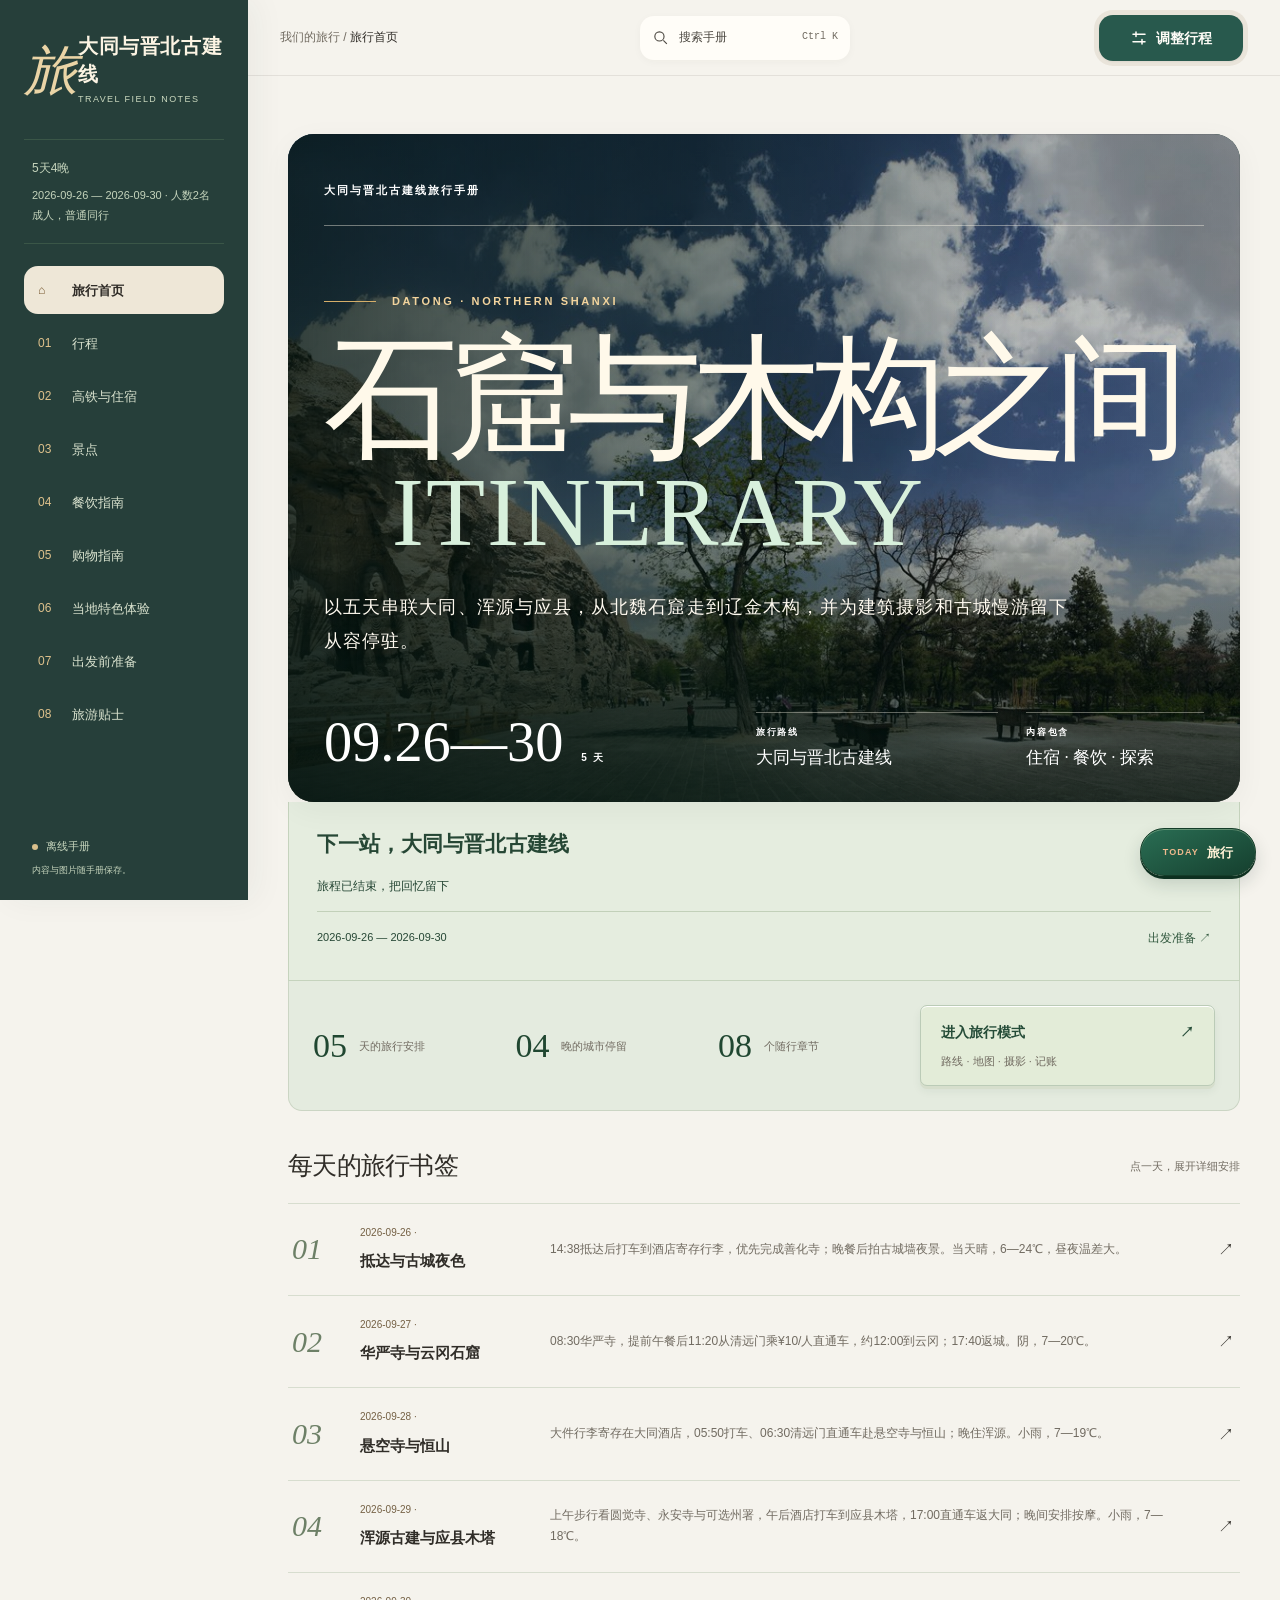
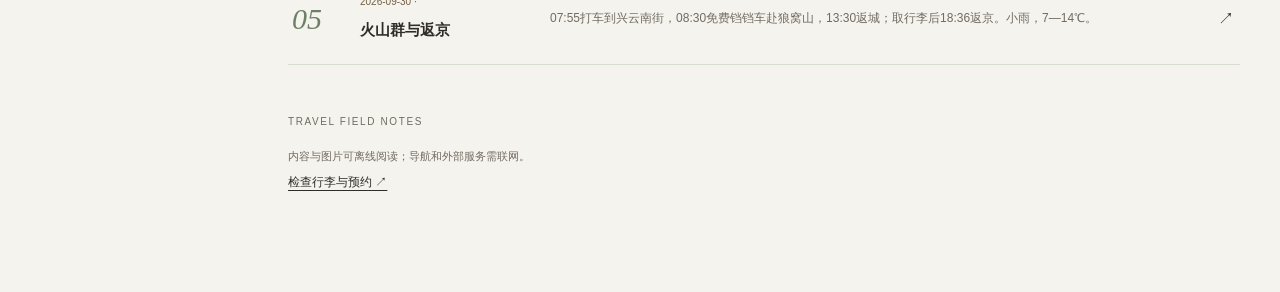
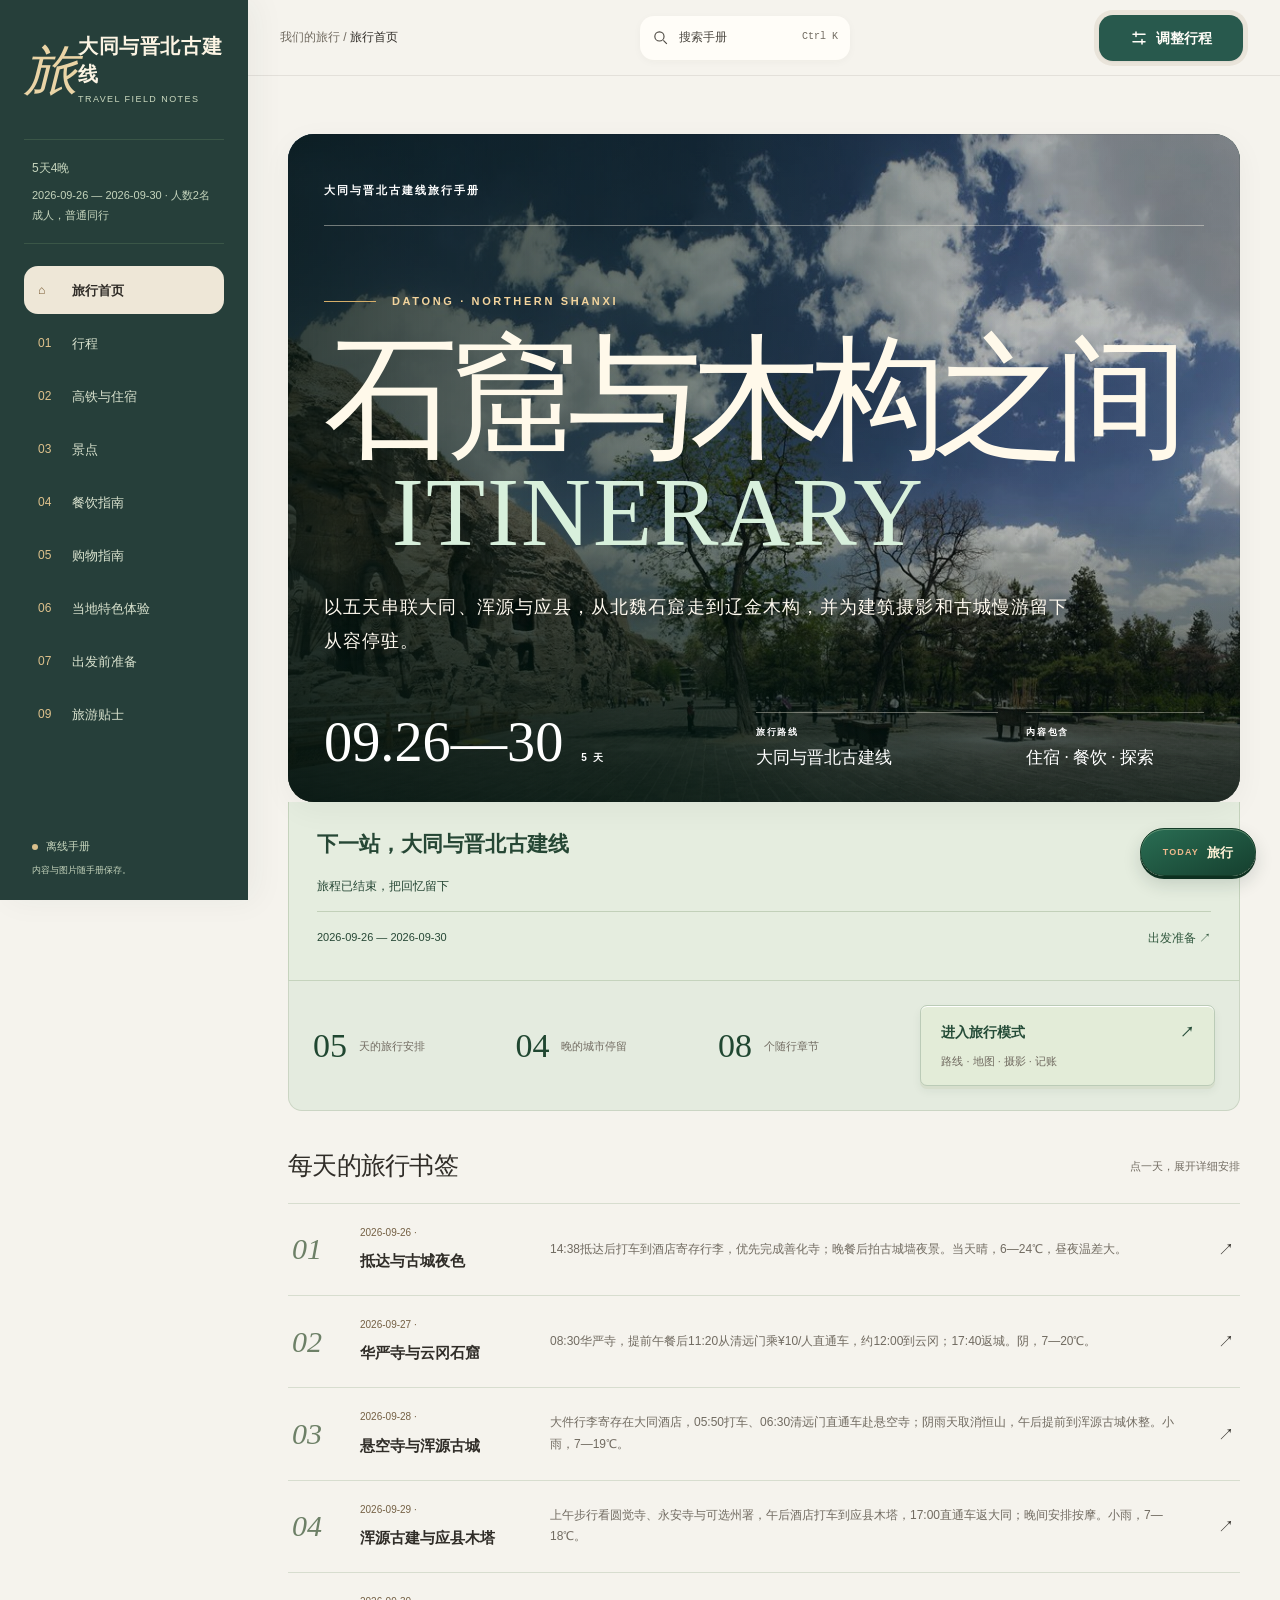
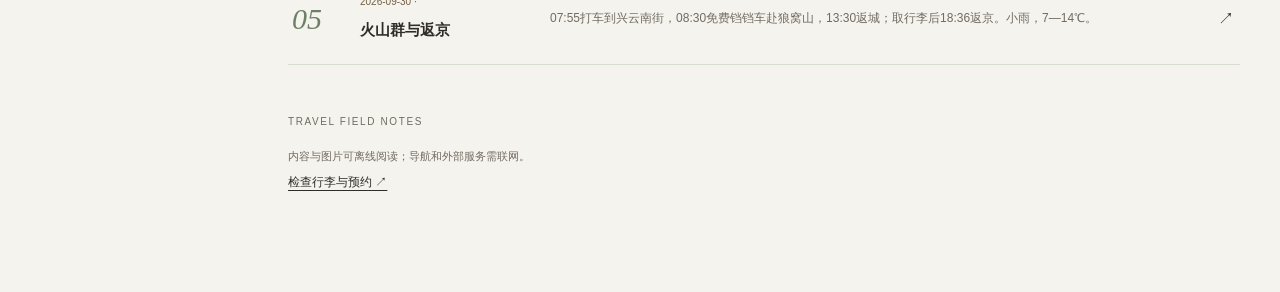
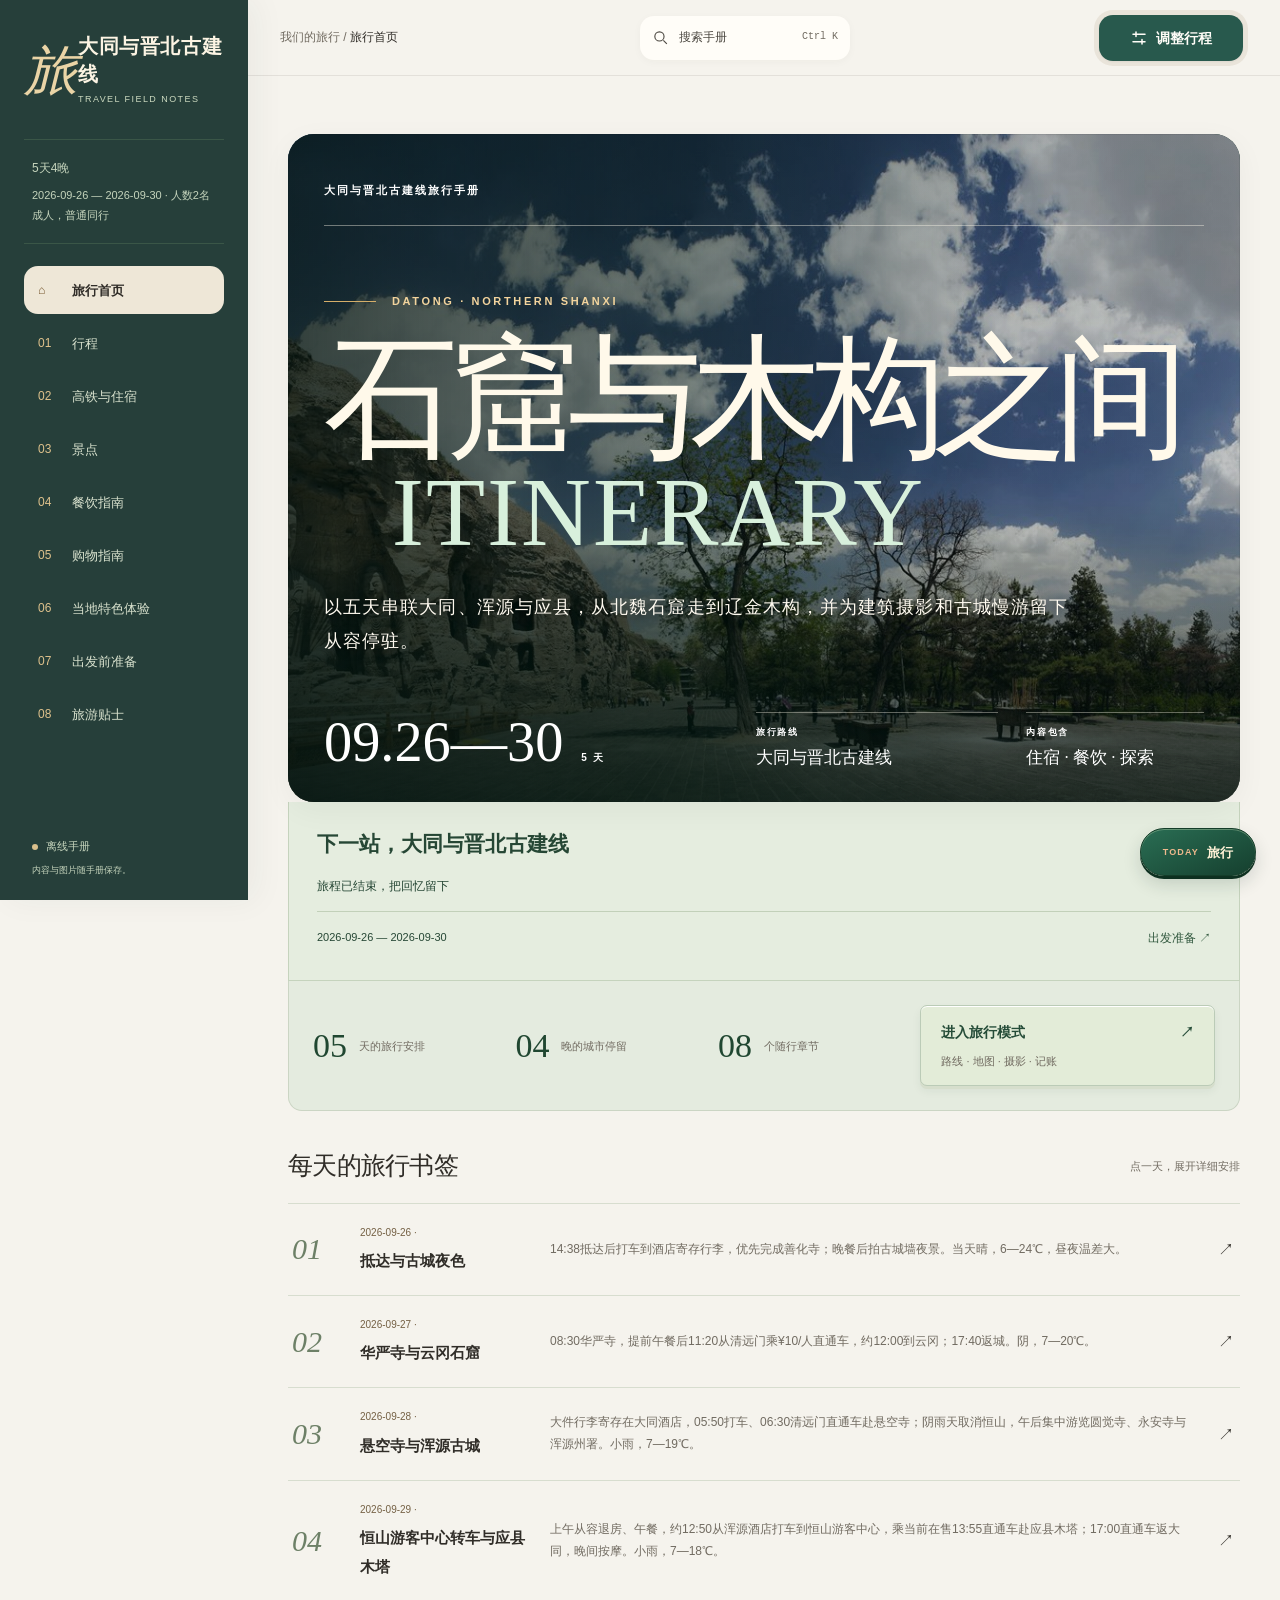
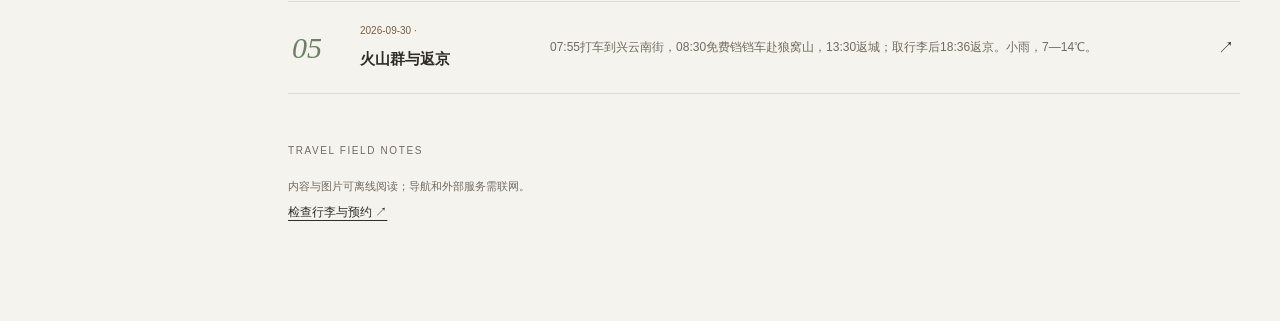
